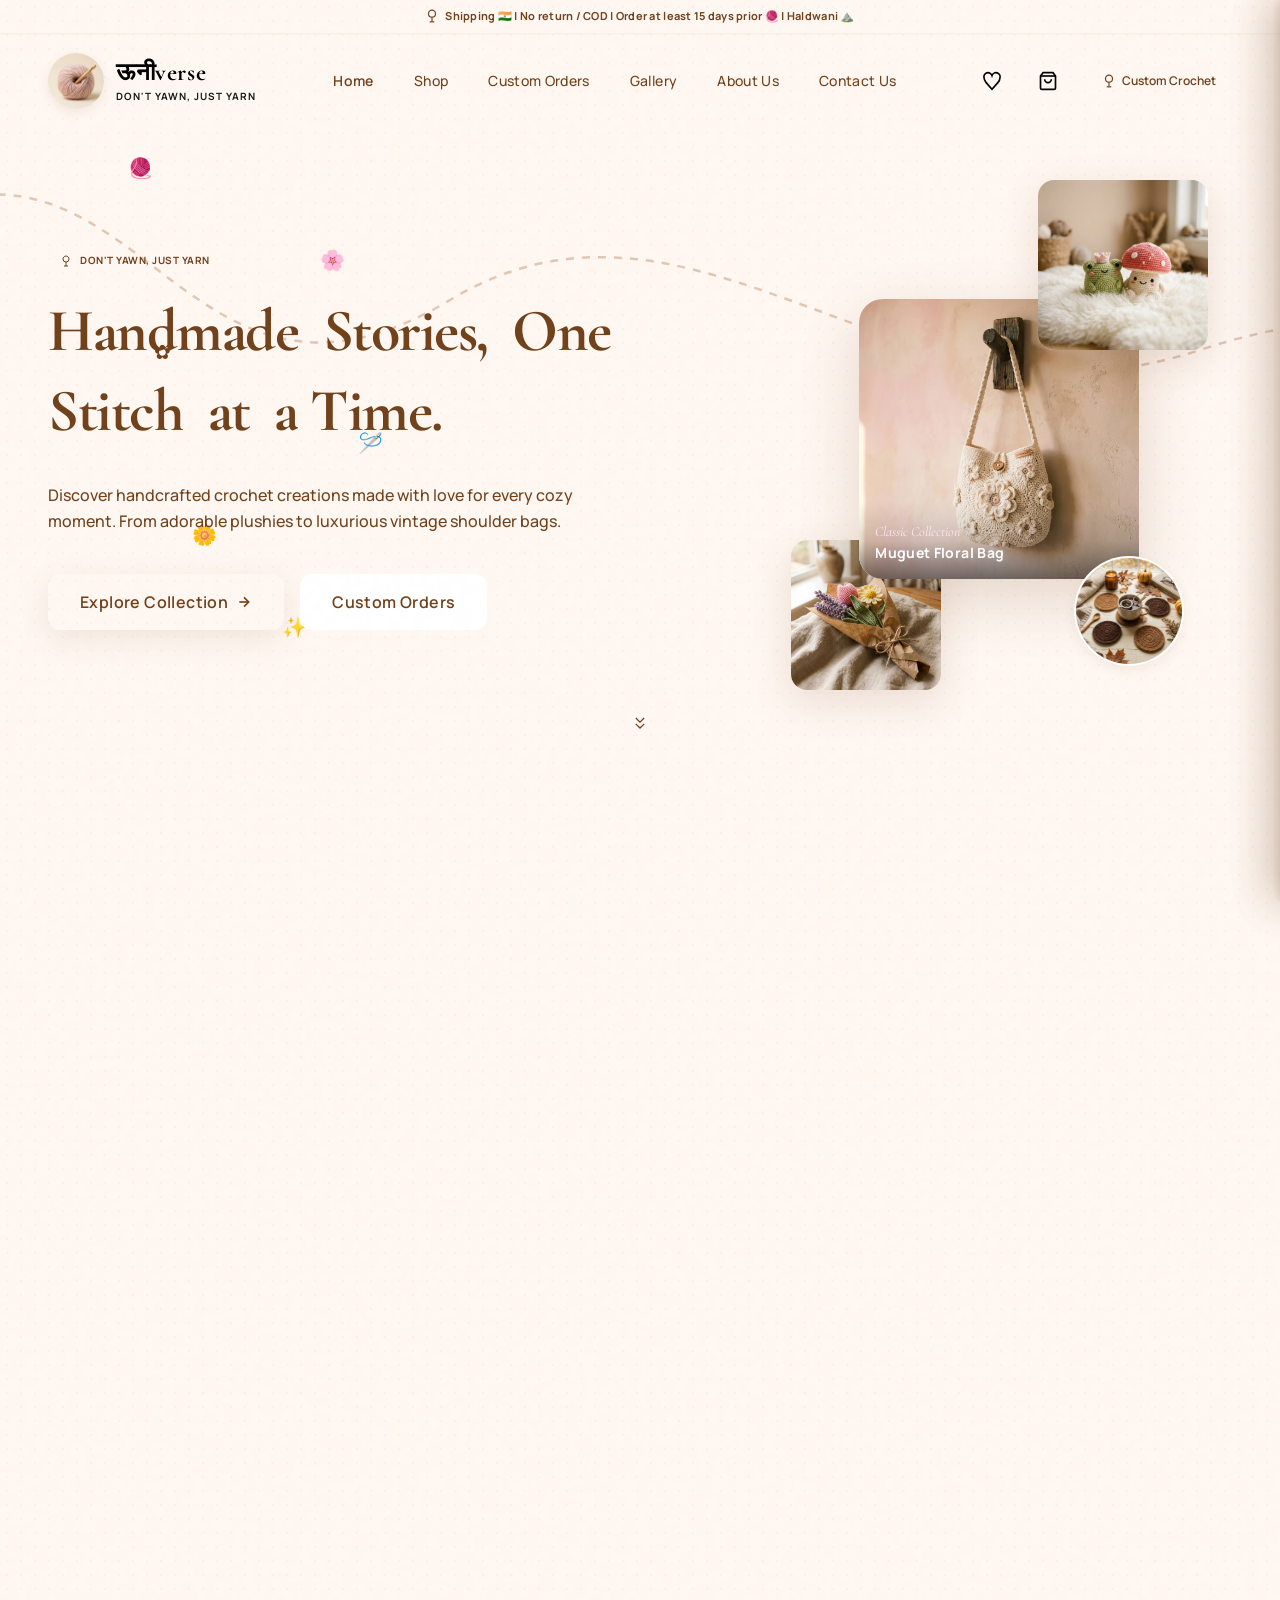
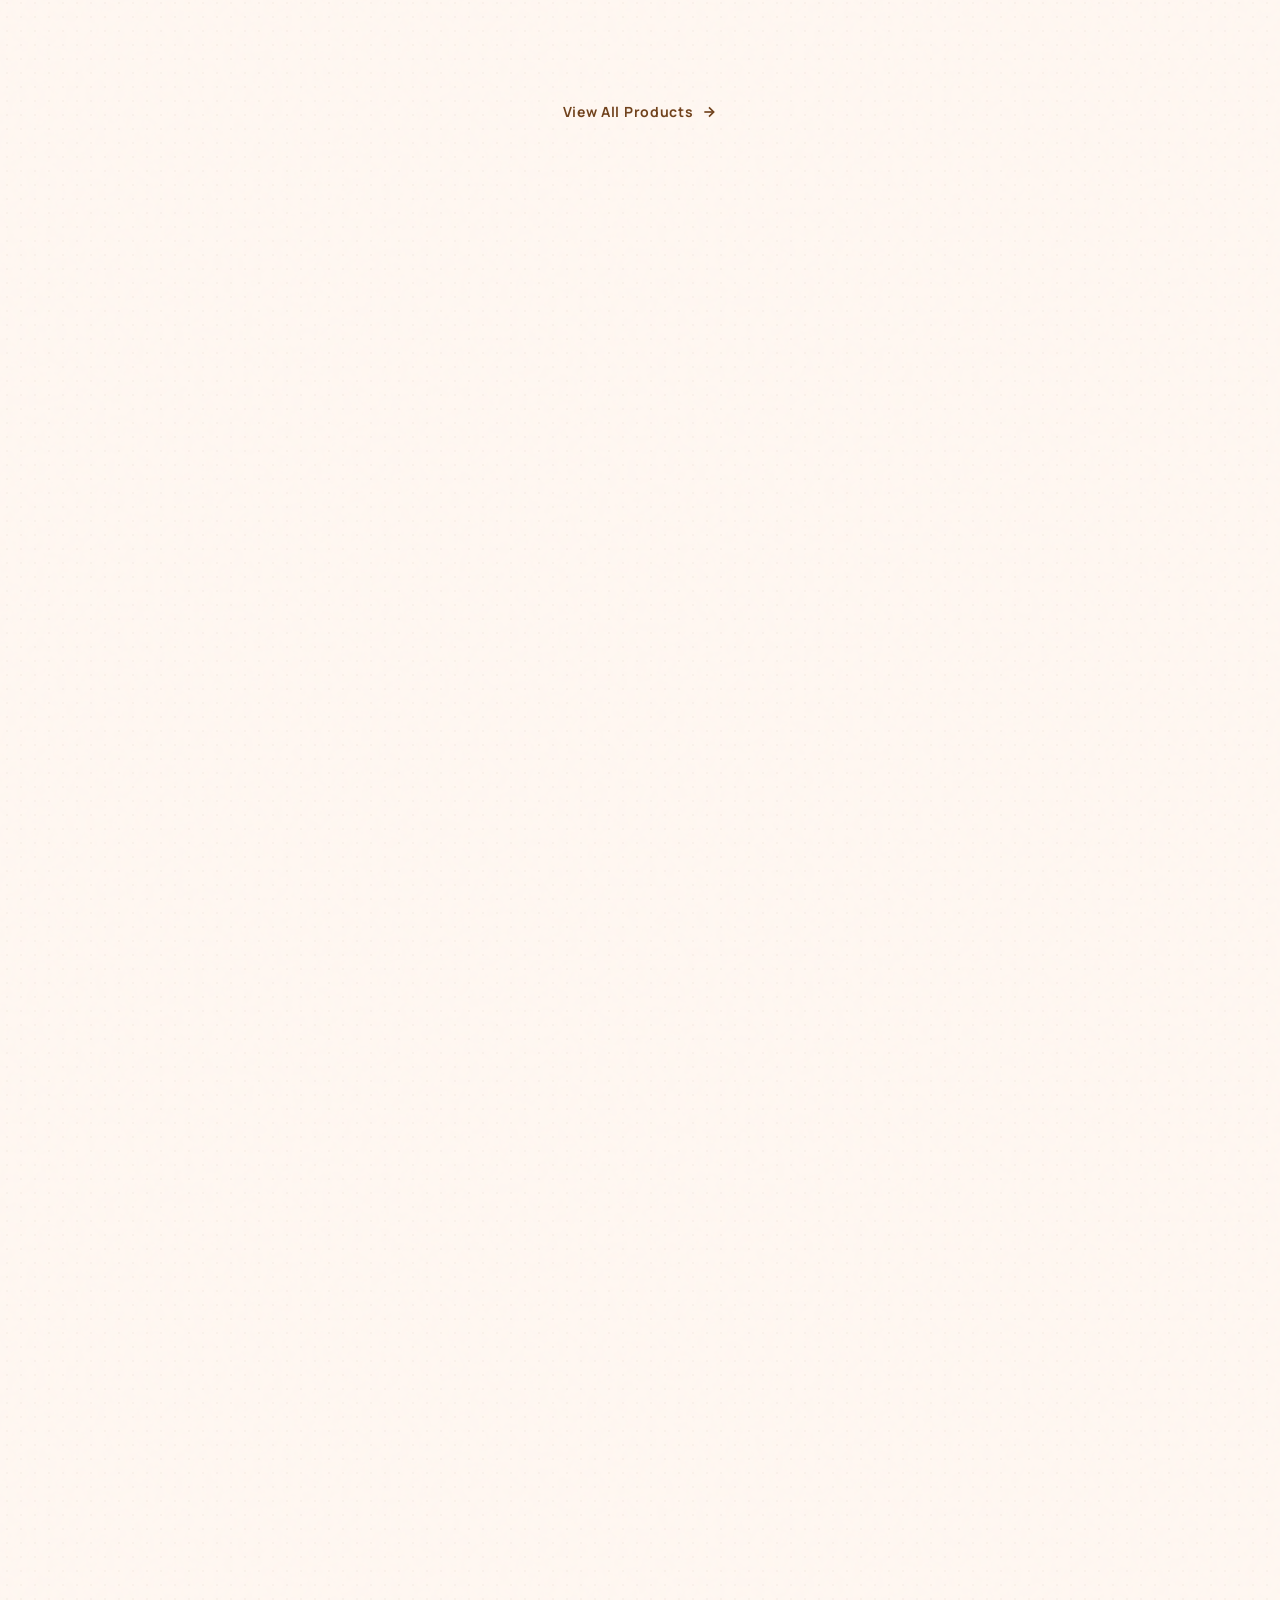
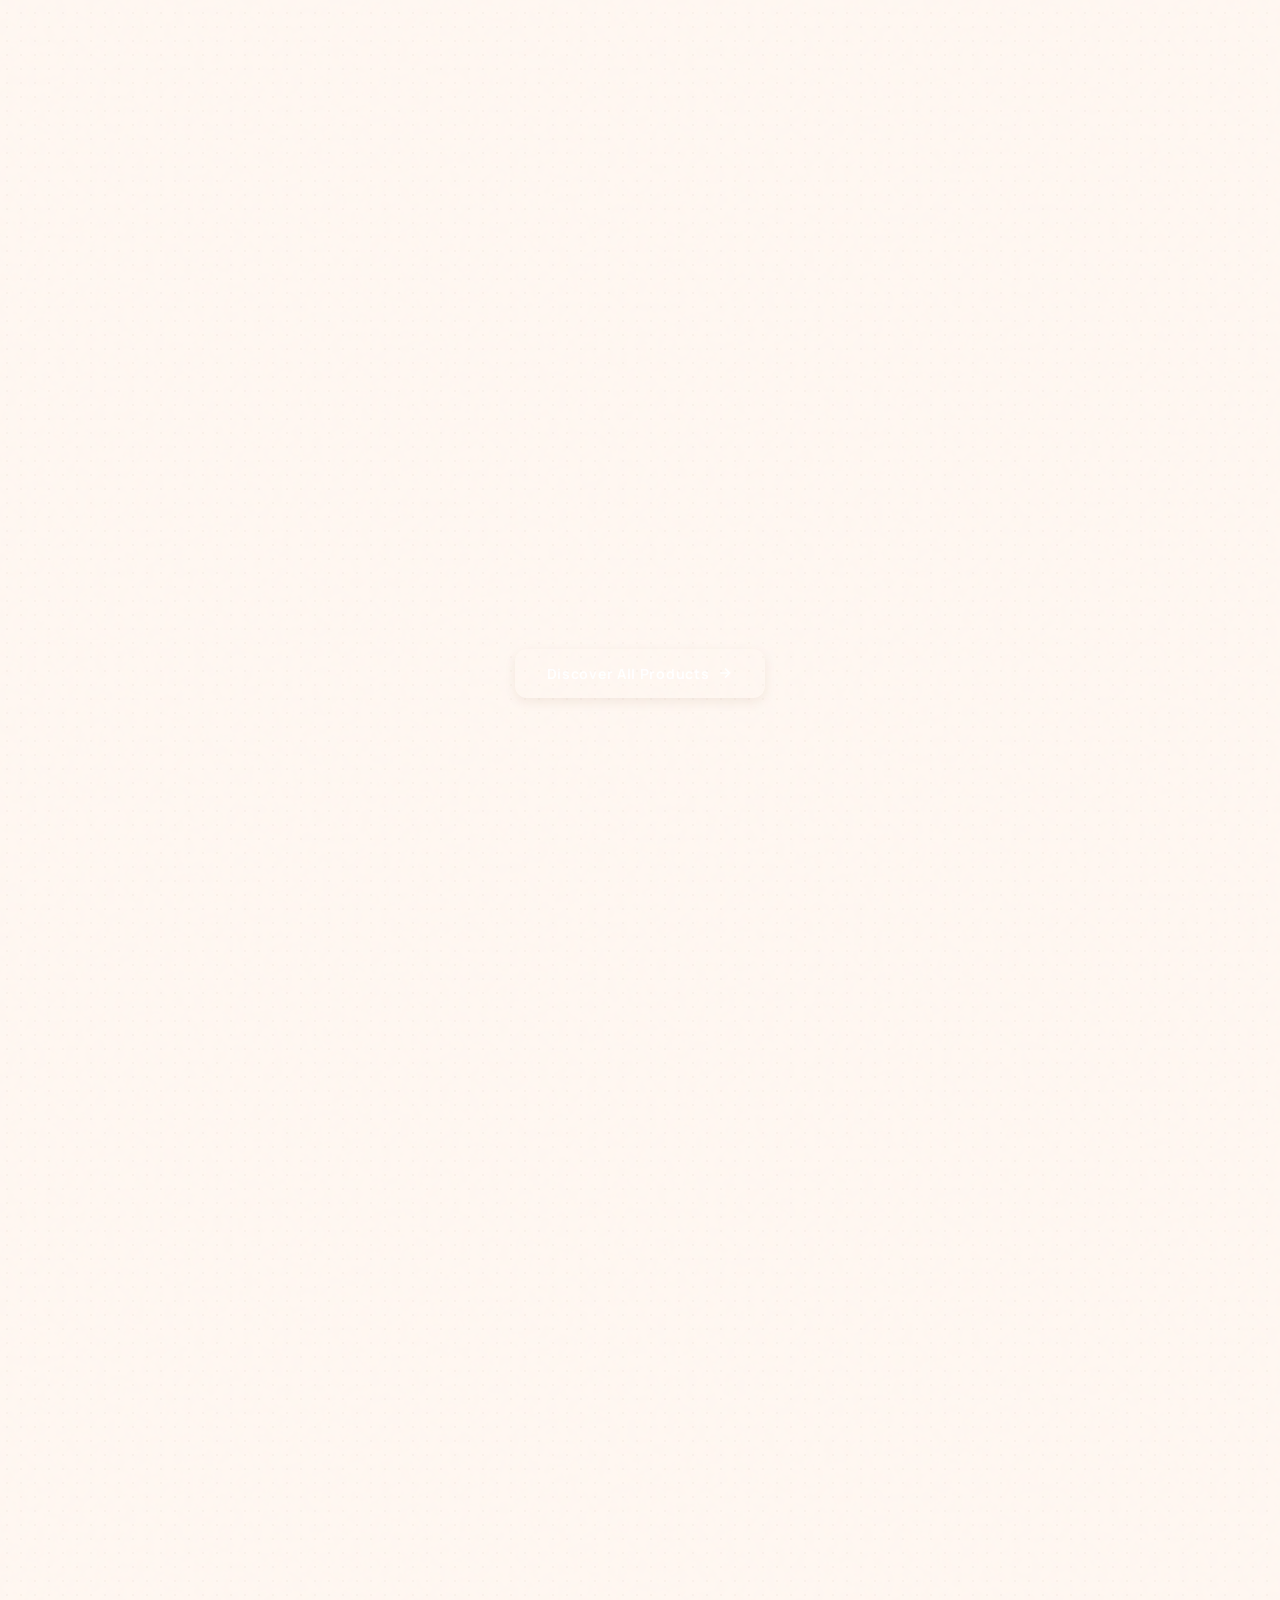
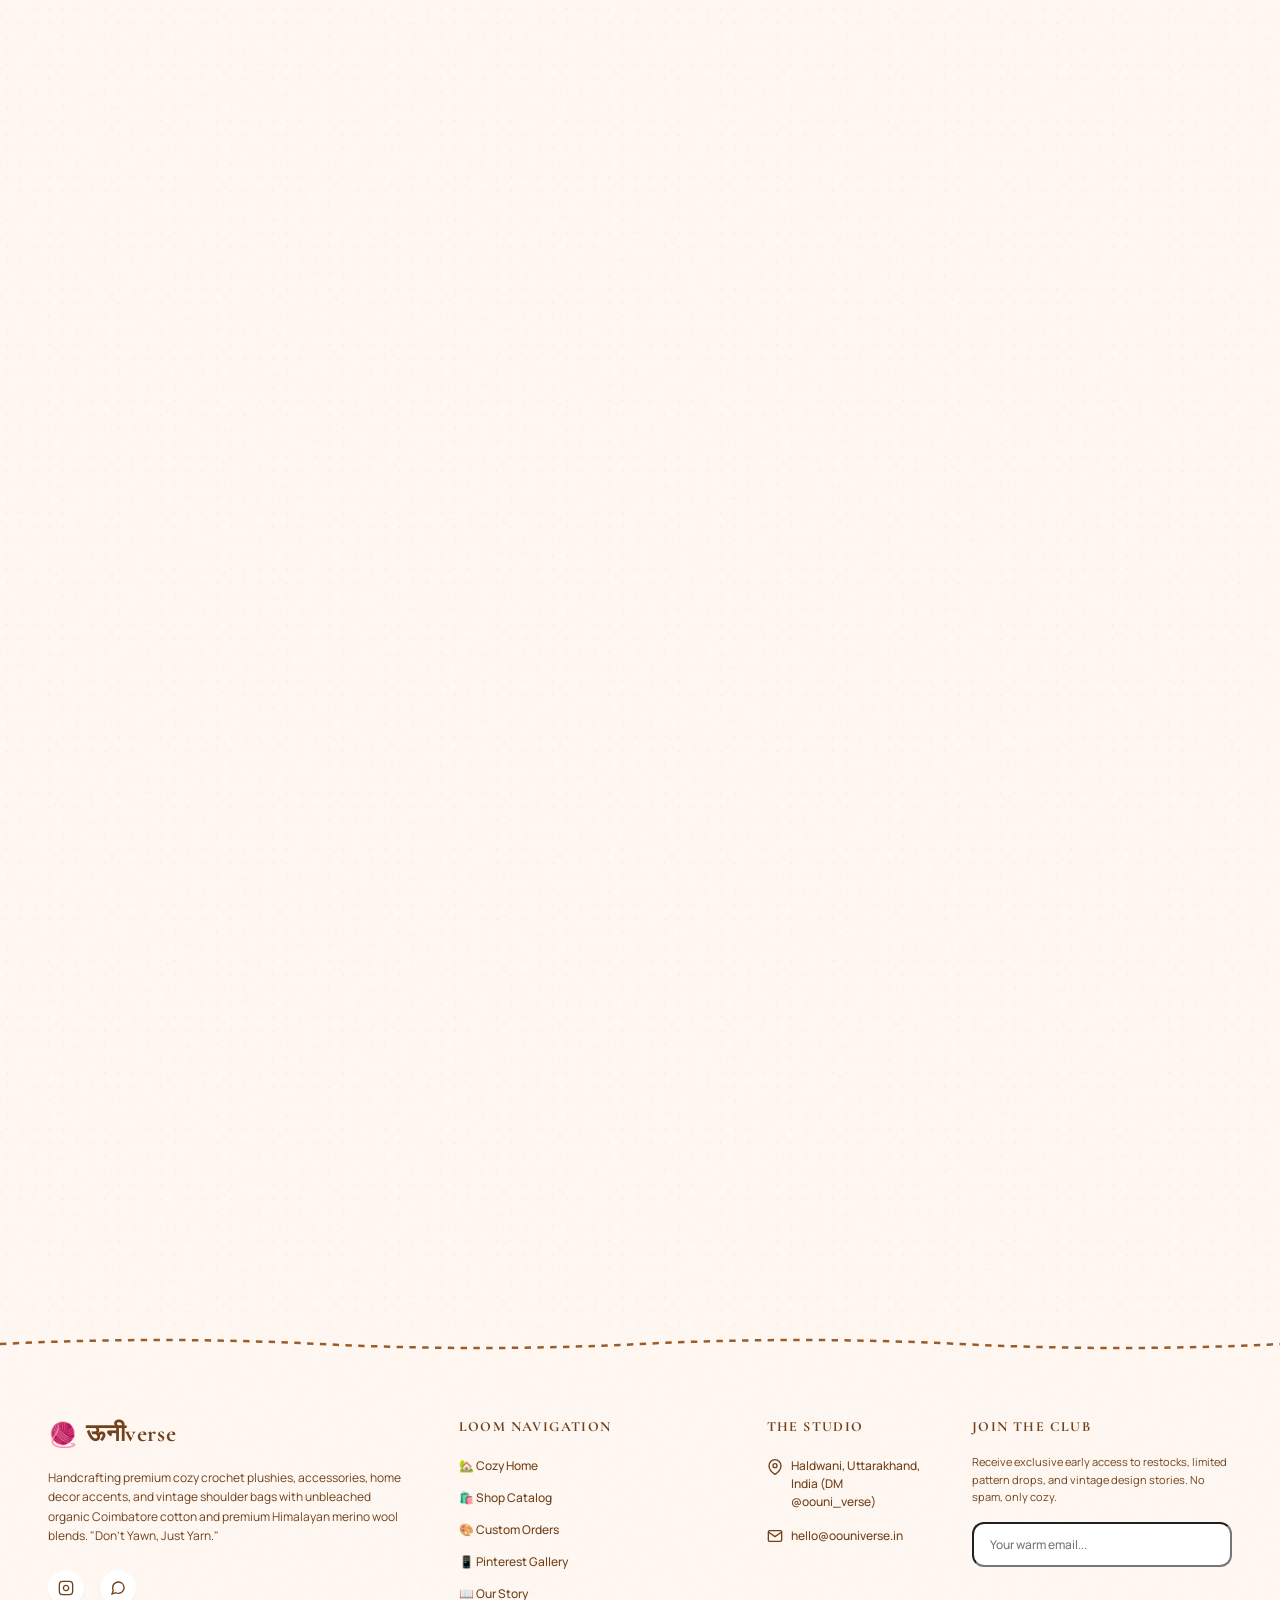
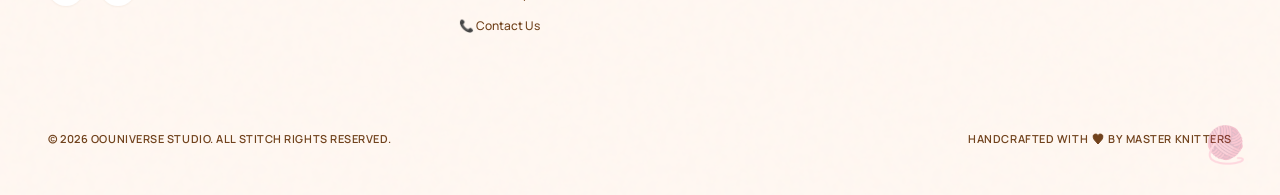
==== index.html @ 33fc76ce "Upload" ====
<!doctype html>
<html lang="en">
<head>
  <meta charset="UTF-8" />
  <meta name="viewport" content="width=device-width, initial-scale=1.0" />
  <title>&#x1F9F6; &#x090A;&#x0928;&#x0940;verse &mdash; Don't Yawn Just Yarn | Premium Handcrafted Crochet</title>
  <meta name="description" content="Premium handcrafted crochet creations. Discover custom plushies, vintage shoulder bags, eternal flower bouquets, and home decor &mdash; all hand-knitted with organic cotton in Haldwani, India." />
  <meta property="og:title" content="&#x1F9F6; &#x090A;&#x0928;&#x0940;verse &mdash; Don't Yawn Just Yarn" />
  <meta property="og:description" content="Premium handcrafted crochet creations made with love." />
  <meta property="og:type" content="website" />
  <meta name="twitter:card" content="summary_large_image" />
  <meta property="og:image" content="https://oouniverse.com/assets/images/crochet_yarn_logo_1783009375471.jpg" />
  <meta property="og:image:width" content="1200" />
  <meta property="og:image:height" content="630" />
  <meta property="og:url" content="https://oouniverse.com/" />
  <link rel="canonical" href="https://oouniverse.com/" />

  <link rel="preconnect" href="https://fonts.googleapis.com" />
  <link rel="preconnect" href="https://fonts.gstatic.com" crossorigin />
  <link rel="preload" as="style" href="https://fonts.googleapis.com/css2?family=Cormorant+Garamond:ital,wght@0,300;0,400;0,500;0,600;0,700;1,400&family=DM+Sans:wght@400;500;700&family=Manrope:wght@300;400;500;600;700&display=swap" />
  <link href="https://fonts.googleapis.com/css2?family=Cormorant+Garamond:ital,wght@0,300;0,400;0,500;0,600;0,700;1,400&family=DM+Sans:wght@400;500;700&family=Manrope:wght@300;400;500;600;700&display=swap" rel="stylesheet" />

  <link rel="icon" type="image/svg+xml" href="assets/icons/favicon.svg" />
    <link rel="stylesheet" href="css/style.css" />
  <script type="application/ld+json">
  {
    "@context": "https://schema.org",
    "@type": "Organization",
    "name": "\u090a\u0928\u0940verse",
    "url": "https://oouniverse.com",
    "description": "Premium handcrafted crochet creations made with love in Haldwani, India.",
    "foundingDate": "2024",
    "contactPoint": {
      "@type": "ContactPoint",
      "telephone": "+91-9876543210",
      "contactType": "customer service",
      "availableLanguage": ["English", "Hindi"]
    },
    "sameAs": [
      "https://instagram.com/oouniverse",
      "https://facebook.com/oouniverse"
    ]
  }
  </script>
<style>
  /* Navbar link hover glow */
  #navbar a, #navbar button {
    transition: text-shadow 0.3s ease, color 0.3s ease;
  }
  #navbar a:hover, #navbar button:hover {
    text-shadow: 0 0 8px rgba(223,168,180,0.6), 0 0 20px rgba(223,168,180,0.3), 0 0 40px rgba(223,168,180,0.15);
  }
  #navbar a.active {
    text-shadow: 0 0 6px rgba(223,168,180,0.4);
  }

  /* Cart & Wishlist icon glow on hover */
  #cart-btn, #wishlist-btn {
    transition: box-shadow 0.3s ease, transform 0.3s ease, background-color 0.3s ease;
  }
  #cart-btn:hover, #wishlist-btn:hover {
    box-shadow: 0 0 10px rgba(223,168,180,0.5), 0 0 25px rgba(223,168,180,0.3), 0 0 50px rgba(223,168,180,0.15);
    background-color: rgba(244,233,225,0.9);
    transform: scale(1.1);
  }

  /* Badge notification pulse */
  @keyframes badge-pulse {
    0% { transform: scale(1); box-shadow: 0 0 0 0 rgba(223,168,180,0.5); }
    50% { transform: scale(1.15); box-shadow: 0 0 0 6px rgba(223,168,180,0); }
    100% { transform: scale(1); box-shadow: 0 0 0 0 rgba(223,168,180,0); }
  }
  @keyframes badge-glow {
    0%, 100% { box-shadow: 0 0 4px rgba(223,168,180,0.4); }
    50% { box-shadow: 0 0 12px rgba(223,168,180,0.8), 0 0 20px rgba(223,168,180,0.4); }
  }
  #cart-btn .absolute.-top-1, #wishlist-btn .absolute.-top-1 {
    animation: badge-glow 2s ease-in-out infinite;
  }
  #cart-btn .absolute.-top-1.badge-pop, #wishlist-btn .absolute.-top-1.badge-pop {
    animation: badge-pulse 0.5s cubic-bezier(0.34,1.56,0.64,1), badge-glow 2s ease-in-out infinite 0.5s;
  }
</style>
</head>
<body class="preloader-active">
<a href="#main-content" class="skip-link sr-only focus:not-sr-only focus:absolute focus:top-4 focus:left-4 focus:z-50 focus:px-4 focus:py-2 focus:bg-[#70411B] focus:text-white focus:rounded-xl focus:outline-none">Skip to main content</a>

<!-- Custom Cursor -->
<div id="custom-cursor" style="position:fixed;left:0;top:0;right:0;bottom:0;pointer-events:none;z-index:2147483647;overflow:visible;">
  <div id="cursor-ring" style="position:absolute;width:20px;height:20px;border-radius:50%;background:#DFA8B4;border:1px solid rgba(112,65,27,0.2);box-shadow:0 1px 3px rgba(0,0,0,0.1);display:flex;align-items:center;justify-content:center;left:0;top:0;transform:translate(-50%,-50%);opacity:0;z-index:3">
    <div style="position:absolute;inset:2px;border:1px dashed rgba(112,65,27,0.25);border-radius:50%;animation:spin 8s linear infinite"></div>
  </div>
  <div id="cursor-dot" style="position:absolute;width:8px;height:8px;border-radius:50%;background:#9A5B2A;left:0;top:0;transform:translate(-50%,-50%);opacity:0;z-index:2"></div>
  <div id="cursor-hover-ring" style="position:absolute;width:20px;height:20px;border-radius:50%;border:2px solid rgba(223,168,180,0.4);pointer-events:none;left:0;top:0;transform:translate(-50%,-50%) scale(1);opacity:0;transition:transform 0.4s cubic-bezier(0.34,1.56,0.64,1),opacity 0.3s;z-index:1"></div>
</div>

<div id="root">

<div class="relative min-h-screen bg-[#FFF7F1] font-sans antialiased">
  <div class="bg-noise absolute inset-0 pointer-events-none"></div>

  <!-- Preloader -->
  <div id="preloader">
    <div class="absolute inset-0 opacity-[0.03] pointer-events-none bg-[radial-gradient(#70411B_1.5px,transparent_1.5px)] [background-size:16px_16px]"></div>
    <div class="relative flex flex-col items-center max-w-md px-6 text-center">
      <div class="relative w-80 h-48 flex items-center justify-center mb-6">
        <!-- Crochet Hook 1 (top) -->
        <svg class="absolute w-52 h-16 origin-right animate-needle-1" style="top: 8px; left: 10px;" viewBox="0 0 210 40" fill="none">
          <rect x="0" y="14" width="160" height="5" rx="2.5" fill="#8B5E3C"/>
          <rect x="0" y="13" width="160" height="2" rx="1" fill="#A0724B" opacity="0.5"/>
          <rect x="140" y="12" width="30" height="9" rx="4" fill="#6B4226"/>
          <rect x="140" y="11" width="30" height="3" rx="1.5" fill="#8B5E3C" opacity="0.6"/>
          <path d="M 168 16 Q 178 6 185 10 Q 190 14 183 18 Q 178 22 170 19" fill="#D4A574" stroke="#8B5E3C" stroke-width="1.5"/>
          <circle cx="183" cy="12" r="2" fill="#FFF7F1" opacity="0.6"/>
        </svg>
        <!-- Crochet Hook 2 (bottom, angled) -->
        <svg class="absolute w-52 h-16 origin-right animate-needle-2" style="bottom: 12px; left: 20px;" viewBox="0 0 210 40" fill="none">
          <rect x="0" y="14" width="155" height="5" rx="2.5" fill="#9A6B42"/>
          <rect x="0" y="13" width="155" height="2" rx="1" fill="#B08050" opacity="0.5"/>
          <rect x="135" y="12" width="30" height="9" rx="4" fill="#7A4E2E"/>
          <rect x="135" y="11" width="30" height="3" rx="1.5" fill="#9A6B42" opacity="0.6"/>
          <path d="M 163 16 Q 173 6 180 10 Q 185 14 178 18 Q 173 22 165 19" fill="#D4A574" stroke="#9A6B42" stroke-width="1.5"/>
          <circle cx="178" cy="12" r="2" fill="#FFF7F1" opacity="0.6"/>
        </svg>
        <!-- Yarn Ball -->
        <div class="absolute w-24 h-24 rounded-full animate-yarn-roll" style="background: radial-gradient(circle at 35% 35%, #F0C4D0, #DFA8B4 40%, #C48A9A 80%, #A86E7E); box-shadow: 0 6px 20px rgba(168,110,126,0.35), inset 0 -4px 12px rgba(0,0,0,0.08);">
          <svg class="absolute inset-0 w-full h-full" viewBox="0 0 96 96">
            <ellipse cx="48" cy="48" rx="38" ry="40" fill="none" stroke="#FFF7F1" stroke-width="1.2" opacity="0.35" transform="rotate(-20 48 48)"/>
            <ellipse cx="48" cy="48" rx="30" ry="36" fill="none" stroke="#FFF7F1" stroke-width="1" opacity="0.25" transform="rotate(15 48 48)"/>
            <ellipse cx="48" cy="48" rx="22" ry="30" fill="none" stroke="#FFF7F1" stroke-width="0.8" opacity="0.2" transform="rotate(-35 48 48)"/>
            <ellipse cx="48" cy="48" rx="14" ry="22" fill="none" stroke="#FFF7F1" stroke-width="0.8" opacity="0.15" transform="rotate(40 48 48)"/>
            <circle cx="48" cy="48" r="5" fill="#FFF7F1" opacity="0.4"/>
            <path d="M 48 8 Q 70 20 72 48 Q 70 76 48 88" fill="none" stroke="#B07080" stroke-width="0.8" opacity="0.3"/>
            <path d="M 48 8 Q 26 20 24 48 Q 26 76 48 88" fill="none" stroke="#B07080" stroke-width="0.8" opacity="0.3"/>
          </svg>
        </div>
        <!-- Thread from yarn to hook -->
        <svg class="absolute w-full h-full pointer-events-none" viewBox="0 0 240 120">
          <path class="thread-path" d="M 20 60 C 40 40, 60 40, 80 60 C 100 80, 120 80, 140 60 C 160 40, 180 40, 200 60" fill="none" stroke="#9A5B2A" stroke-width="3" stroke-linecap="round" stroke-dasharray="300"/>
        </svg>
      </div>
      <div>
        <p class="font-serif text-4xl tracking-wide text-[#70411B] flex items-center justify-center gap-1.5 font-semibold"><span>&#x1F9F6;</span> &#x090A;&#x0928;&#x0940;verse</p>
        <p class="font-sans text-xs tracking-widest text-[#9A5B2A] uppercase mt-2 select-none">"Don't Yawn, Just Yarn"</p>
      </div>
      <div class="w-56 h-1 bg-[#F4E9E1] rounded-full mt-8 overflow-hidden relative border border-[#70411B]/5">
        <div class="h-full bg-gradient-to-r from-[#DFA8B4] to-[#9A5B2A] rounded-full" style="width:0%"></div>
      </div>
      <span class="font-serif italic text-[#70411B]/60 text-sm mt-3 font-medium" aria-hidden="true">Spinning cozy fibers... 0%</span>
    </div>
  </div>

  <!-- Main Content -->
  <div class="flex flex-col min-h-screen">

    <!-- Navbar -->
    <nav id="navbar" class="fixed top-0 left-0 right-0 z-40 transition-all duration-500 ease-in-out bg-transparent">
      <div class="bg-[#70411B] text-[#FFF7F1] text-[10px] md:text-[11px] font-sans font-bold py-2 px-4 text-center tracking-wide border-b border-[#FFF7F1]/10 flex items-center justify-center gap-1.5 shadow-sm relative z-50">
        <svg class="w-3.5 h-3.5 text-[#DFA8B4] shrink-0 animate-pulse" viewBox="0 0 24 24" fill="none" stroke="currentColor" stroke-width="2"><path d="M18 8a6 6 0 0 1-6 6 6 6 0 0 1-6-6c0-3.3 2.7-6 6-6s6 2.7 6 6Z"/><path d="M12 14v8"/><path d="M8 22h8"/></svg>
        <span>Shipping 🇮🇳 | No return / COD | Order at least 15 days prior 🧶 | Haldwani ⛰️</span>
      </div>
      <div class="max-w-7xl mx-auto px-6 md:px-12 flex items-center justify-between transition-all duration-500 py-5">
        <button id="nav-logo" class="flex items-center gap-3 group cursor-pointer focus:outline-none">
          <div class="relative w-12 h-12 md:w-14 md:h-14 rounded-full overflow-hidden bg-[#EAAFB9]/20 border-2 border-[#70411B]/20 flex items-center justify-center shrink-0 shadow-md">
            <picture><source srcset="assets/images/crochet_yarn_logo_1783009375471.webp" type="image/webp"><img  src="assets/images/crochet_yarn_logo_1783009375471.jpg" alt="&#x090A;&#x0928;&#x0940;verse Logo" class="w-full h-full object-cover transition-transform duration-500 group-hover:scale-110" referrerpolicy="no-referrer"  width="1024" height="1024" loading="eager"/></picture>
            <div id="navbar-logo-fallback" class="hidden absolute inset-0 items-center justify-center bg-[#F4E9E1]"><span class="text-2xl">🧶</span></div>
          </div>
          <div class="flex flex-col items-start leading-none">
            <span class="font-serif text-xl md:text-2xl font-bold tracking-wide text-[#70411B] group-hover:text-[#9A5B2A] transition-colors duration-300">&#x090A;&#x0928;&#x0940;verse</span>
            <span class="text-[10px] font-sans tracking-widest text-[#9A5B2A] uppercase font-bold mt-1.5 opacity-90">Don't Yawn, Just Yarn</span>
          </div>
        </button>
        <div class="hidden lg:flex items-center gap-8 xl:gap-10">
          <a href="index.html" class="relative font-sans text-sm tracking-wide font-medium py-1 cursor-pointer transition-all duration-300 text-[#70411B] font-semibold">Home<span class="absolute bottom-0 left-0 right-0 h-[2px] bg-[#9A5B2A] rounded-full"></span></a>
          <a href="shop.html" class="relative font-sans text-sm tracking-wide font-medium py-1 cursor-pointer transition-all duration-300 text-[#70411B]/70 hover:text-[#70411B]">Shop</a>
          <a href="custom.html" class="relative font-sans text-sm tracking-wide font-medium py-1 cursor-pointer transition-all duration-300 text-[#70411B]/70 hover:text-[#70411B]">Custom Orders</a>
          <a href="gallery.html" class="relative font-sans text-sm tracking-wide font-medium py-1 cursor-pointer transition-all duration-300 text-[#70411B]/70 hover:text-[#70411B]">Gallery</a>
          <a href="about.html" class="relative font-sans text-sm tracking-wide font-medium py-1 cursor-pointer transition-all duration-300 text-[#70411B]/70 hover:text-[#70411B]">About Us</a>
          <a href="contact.html" class="relative font-sans text-sm tracking-wide font-medium py-1 cursor-pointer transition-all duration-300 text-[#70411B]/70 hover:text-[#70411B]">Contact Us</a>
        </div>
        <div class="flex items-center gap-3.5 md:gap-5">
          <button id="wishlist-btn" class="relative p-2 rounded-full hover:bg-[#F4E9E1] text-[#70411B] hover:text-[#9A5B2A] transition-all duration-300 cursor-pointer" title="View Wishlist"> <span class="absolute -top-1 -right-1 min-w-[16px] h-4 bg-[#DFA8B4] text-white text-[9px] font-bold rounded-full flex items-center justify-center px-1" style="display: none;">0</span> <svg aria-hidden="true" class="w-5 h-5" viewBox="0 0 24 24" fill="none" stroke="currentColor" stroke-width="2"><path d="M19 14c1.5-1.5 2.5-3.5 2.5-5.5A4.5 4.5 0 0 0 12 5.5 4.5 4.5 0 0 0 2.5 8.5c0 2 1 3.5 2.5 5.5L12 22l7-8Z"/></svg>
          </button>
          <button id="cart-btn" class="relative p-2 rounded-full hover:bg-[#F4E9E1] text-[#70411B] hover:text-[#9A5B2A] transition-all duration-300 cursor-pointer" title="Open Shopping Cart"> <span class="absolute -top-1 -right-1 min-w-[16px] h-4 bg-[#DFA8B4] text-white text-[9px] font-bold rounded-full flex items-center justify-center px-1" style="display: none;">0</span> <svg aria-hidden="true" class="w-5 h-5" viewBox="0 0 24 24" fill="none" stroke="currentColor" stroke-width="2"><path d="M6 2 3 6v14a2 2 0 0 0 2 2h14a2 2 0 0 0 2-2V6l-3-4Z"/><path d="M3 6h18"/><path d="M16 10a4 4 0 0 1-8 0"/></svg>
          </button>
          <a href="custom.html" class="hidden md:flex items-center gap-1.5 px-4 py-2 text-xs font-semibold bg-[#FFF7F1] border border-[#70411B]/15 text-[#70411B] rounded-full hover:bg-[#9A5B2A]/20 transition-all duration-300 cursor-pointer">
            <svg class="w-3.5 h-3.5 text-[#DFA8B4]" viewBox="0 0 24 24" fill="none" stroke="currentColor" stroke-width="2"><path d="M18 8a6 6 0 0 1-6 6 6 6 0 0 1-6-6c0-3.3 2.7-6 6-6s6 2.7 6 6Z"/><path d="M12 14v8"/><path d="M8 22h8"/></svg>
            <span>Custom Crochet</span>
          </a>
          <button id="mobile-menu-toggle" class="lg:hidden p-2 text-[#70411B] hover:bg-[#F4E9E1] rounded-full transition-colors cursor-pointer" aria-label="Toggle menu"> <svg aria-hidden="true" class="w-5.5 h-5.5" viewBox="0 0 24 24" fill="none" stroke="currentColor" stroke-width="2"><path d="M4 6h16"/><path d="M4 12h16"/><path d="M4 18h16"/></svg>
          </button>
        </div>
      </div>
    </nav>

    <!-- Mobile Menu Overlay -->
    <div id="mobile-menu" class="fixed inset-0 bg-[#FFF7F1] pt-28 px-8 flex flex-col justify-between pb-12 lg:hidden">
      <div class="absolute inset-0 opacity-[0.02] pointer-events-none bg-[radial-gradient(#70411B_1.5px,transparent_1.5px)] [background-size:16px_16px]"></div>
      <div class="flex flex-col gap-6">
        <a href="index.html" class="text-left font-serif text-3xl font-semibold tracking-wide text-[#9A5B2A]">Home</a>
        <a href="shop.html" class="text-left font-serif text-3xl font-semibold tracking-wide text-[#70411B]/70">Shop</a>
        <a href="custom.html" class="text-left font-serif text-3xl font-semibold tracking-wide text-[#70411B]/70">Custom Orders</a>
        <a href="gallery.html" class="text-left font-serif text-3xl font-semibold tracking-wide text-[#70411B]/70">Gallery</a>
        <a href="about.html" class="text-left font-serif text-3xl font-semibold tracking-wide text-[#70411B]/70">About Us</a>
        <a href="contact.html" class="text-left font-serif text-3xl font-semibold tracking-wide text-[#70411B]/70">Contact Us</a>
      </div>
      <div class="border-t border-[#70411B]/10 pt-8 flex flex-col gap-4">
        <a href="custom.html" class="w-full py-3 bg-[#9A5B2A] hover:bg-[#9A5B2A]/90 text-white font-semibold rounded-xl flex items-center justify-center gap-2">
          <svg class="w-4 h-4" viewBox="0 0 24 24" fill="none" stroke="currentColor" stroke-width="2"><path d="M18 8a6 6 0 0 1-6 6 6 6 0 0 1-6-6c0-3.3 2.7-6 6-6s6 2.7 6 6Z"/><path d="M12 14v8"/><path d="M8 22h8"/></svg>
          <span>Knit a Custom Design</span>
        </a>
        <p class="text-center text-xs text-[#70411B]/50 font-sans tracking-wide">🌸 Handmade Stories, One Stitch at a Time</p>
      </div>
    </div>
    <main class="flex-grow" id="main-content">
    <div class="bg-knitted-texture">
      <!-- Hero Section -->
      <section class="relative min-h-[90vh] md:min-h-[85vh] flex items-center justify-center overflow-hidden bg-gradient-to-b from-[#F7D8DE] via-[#FFF7F1] to-[#FFF7F1]" id="hero">
        <div class="absolute inset-0 opacity-[0.03] pointer-events-none bg-[radial-gradient(#70411B_1.5px,transparent_1.5px)] [background-size:16px_16px]"></div>
        <div class="absolute bottom-8 left-1/2 -translate-x-1/2 z-10 flex flex-col items-center gap-2">
          <svg class="w-5 h-5 text-[#9A5B2A]" viewBox="0 0 24 24" fill="none" stroke="currentColor" stroke-width="1.5"><path d="M7 13l5 5 5-5"/><path d="M7 6l5 5 5-5"/></svg>
        </div>

        <!-- Floating Particles -->
        <div class="absolute inset-0 pointer-events-none">
          <div class="absolute text-xl select-none" style="top:20%;left:10%;">&#x1F9F6;</div>
          <div class="absolute text-xl select-none -delay-1" style="top:32%;left:25%;">&#x1F338;</div>
          <div class="absolute text-xl select-none -delay-2" style="top:44%;left:12%;">&#x273F;</div>
          <div class="absolute text-xl select-none" style="top:56%;left:28%;">&#x1FAA1;</div>
          <div class="absolute text-xl select-none -delay-1" style="top:68%;left:15%;">&#x1F33C;</div>
          <div class="absolute text-xl select-none -delay-2" style="top:80%;left:22%;">&#x2728;</div>
        </div>

        <!-- SVG Thread -->
        <svg class="absolute inset-0 w-full h-full pointer-events-none z-10 opacity-30">
          <path d="M -50,200 C 150,150 200,450 450,300 C 700,150 900,450 1200,350 C 1500,250 1600,450 1800,400" fill="none" stroke="#9A5B2A" stroke-width="2.5" stroke-dasharray="8 8" class="animate-thread-dash"></path>
        </svg>

        <div class="max-w-7xl mx-auto px-6 md:px-12 w-full relative z-20 pt-24 md:pt-28">
          <div class="grid grid-cols-1 lg:grid-cols-12 gap-12 items-center">
            <div class="lg:col-span-7 flex flex-col items-start text-left">
              <div class="inline-flex items-center gap-2 px-3 py-1.5 bg-[#9A5B2A]/20 border border-[#DFA8B4]/40 rounded-full text-[10px] font-sans font-bold tracking-wider text-[#9A5B2A] uppercase mb-6">
                <svg class="w-3 h-3 text-[#9A5B2A] animate-pulse" viewBox="0 0 24 24" fill="none" stroke="currentColor" stroke-width="2"><path d="M18 8a6 6 0 0 1-6 6 6 6 0 0 1-6-6c0-3.3 2.7-6 6-6s6 2.7 6 6Z"/><path d="M12 14v8"/><path d="M8 22h8"/></svg>
                <span>Don't Yawn, Just Yarn</span>
              </div>
              <h1 class="font-serif text-4xl sm:text-5xl md:text-6xl font-bold text-[#70411B] tracking-tight leading-[1.1] mb-6">
                <span class="inline-block mr-3 overflow-hidden"><span class="inline-block">Handmade</span></span>
                <span class="inline-block mr-3 overflow-hidden"><span class="inline-block">Stories,</span></span>
                <span class="inline-block mr-3 overflow-hidden"><span class="inline-block">One</span></span>
                <span class="inline-block mr-3 overflow-hidden"><span class="inline-block">Stitch</span></span>
                <span class="inline-block mr-3 overflow-hidden"><span class="inline-block">at</span></span>
                <span class="inline-block overflow-hidden"><span class="inline-block">a</span></span>
                <span class="inline-block overflow-hidden"><span class="inline-block">Time.</span></span>
              </h1>
              <p class="font-sans text-sm sm:text-base text-[#70411B]/80 leading-relaxed max-w-xl mb-10 font-medium">
                Discover handcrafted crochet creations made with love for every cozy moment. From adorable plushies to luxurious vintage shoulder bags.
              </p>
              <div class="flex flex-col sm:flex-row items-stretch sm:items-center gap-4 w-full sm:w-auto">
                <a href="shop.html" class="px-8 py-4 bg-[#70411B] hover:bg-[#9A5B2A] text-[#FFF7F1] font-sans font-semibold tracking-wide rounded-xl shadow-lg hover:shadow-xl hover:translate-y-[-2px] transition-all duration-300 flex items-center justify-center gap-2 group">
                  <span>Explore Collection</span>
                  <svg class="w-4 h-4 group-hover:translate-x-1.5 transition-transform duration-300" viewBox="0 0 24 24" fill="none" stroke="currentColor" stroke-width="2.5"><path d="M5 12h14"/><path d="m12 5 7 7-7 7"/></svg>
                </a>
                <a href="custom.html" class="px-8 py-4 bg-white border-2 border-[#70411B]/15 hover:border-[#70411B] text-[#70411B] font-sans font-semibold tracking-wide rounded-xl hover:bg-[#F4E9E1]/40 transition-all duration-300 flex items-center justify-center gap-2">
                  <span>Custom Orders</span>
                </a>
              </div>
            </div>

            <!-- Floating Showcase Cards -->
            <div class="lg:col-span-5 relative w-full h-[400px] sm:h-[480px] lg:h-[550px] flex items-center justify-center">
              <!-- Spinning Needles -->
              <div class="absolute inset-0 flex items-center justify-center pointer-events-none opacity-40 z-0">
                <div class="w-1.5 h-72 bg-[#70411B]/20 rounded-full origin-bottom animate-needle-1-hero" style="rotate:-35deg"></div>
                <div class="w-1.5 h-72 bg-[#70411B]/15 rounded-full origin-bottom animate-needle-2-hero" style="rotate:35deg"></div>
              </div>

              <!-- Floating Blobs -->
              <div class="absolute w-80 h-80 rounded-full bg-[#FFF7F1] opacity-60 blur-3xl" style="top:10%;left:5%"></div>
              <div class="absolute w-96 h-96 rounded-full bg-[#9A5B2A]/30 opacity-40 blur-3xl" style="bottom:15%;right:5%"></div>

              <!-- Main Hero Card (Muguet Floral Bag) -->
              <div class="absolute w-[240px] h-[240px] sm:w-[280px] sm:h-[280px] rounded-3xl overflow-hidden shadow-2xl border-4 border-white bg-white z-20">
                <picture><source srcset="assets/images/crochet_bags_hero_1783006461148.webp" type="image/webp"><img src="assets/images/crochet_bags_hero_1783006461148.jpg" alt="Handcrafted crochet shoulder bag featuring daisy floral appliques" class="w-full h-full object-cover select-none" referrerpolicy="no-referrer" width="1024" height="1024" loading="lazy"/></picture>
                <div class="absolute bottom-0 inset-x-0 bg-gradient-to-t from-black/50 via-black/10 to-transparent p-4 text-white">
                  <span class="font-serif italic text-sm text-pink-100">Classic Collection</span>
                  <p class="font-sans font-bold text-sm tracking-wide">Muguet Floral Bag</p>
                </div>
              </div>

              <!-- Secondary Card (Plushies) -->
              <div class="absolute w-[140px] h-[140px] sm:w-[170px] sm:h-[170px] rounded-2xl overflow-hidden shadow-xl border-4 border-[#FFF7F1] bg-white z-30 top-4 right-2 sm:right-6">
                <picture><source srcset="assets/images/crochet_plushies_1783006474452.webp" type="image/webp"><img src="assets/images/crochet_plushies_1783006474452.jpg" alt="Matcha Froggy and Mushroom crochet plushie duo" class="w-full h-full object-cover select-none" referrerpolicy="no-referrer" width="1024" height="1024" loading="lazy"/></picture>
              </div>

              <!-- Tertiary Card (Bouquet) -->
              <div class="absolute w-[130px] h-[130px] sm:w-[150px] sm:h-[150px] rounded-2xl overflow-hidden shadow-xl border-4 border-[#FFF7F1] bg-white z-10 bottom-6 left-2 sm:left-6">
                <picture><source srcset="assets/images/crochet_flowers_1783006487670.webp" type="image/webp"><img src="assets/images/crochet_flowers_1783006487670.jpg" alt="Eternal Cottage Core Bouquet handcrafted crochet flowers" class="w-full h-full object-cover select-none" referrerpolicy="no-referrer" width="1024" height="1024" loading="lazy"/></picture>
              </div>

              <!-- Circular Card (Coasters) -->
              <div class="absolute w-[90px] h-[90px] sm:w-[110px] sm:h-[110px] rounded-full overflow-hidden shadow-md border-4 border-[#FFF7F1] bg-white z-30 bottom-12 right-12 flex items-center justify-center p-0.5">
                <picture><source srcset="assets/images/crochet_coasters_1783006500338.webp" type="image/webp"><img src="assets/images/crochet_coasters_1783006500338.jpg" alt="Handcrafted crochet coaster set" class="w-full h-full object-cover rounded-full select-none" referrerpolicy="no-referrer" width="1024" height="1024" loading="lazy"/></picture>
              </div>
            </div>
          </div>
        </div>
      </section>
      <!-- Featured Collection Section -->
      <section class="py-20 md:py-28 relative" id="featured">
        <div class="max-w-7xl mx-auto px-6 md:px-12">
          <div class="flex flex-col items-center text-center mb-14 md:mb-18" data-aos="fade-up">
            <span class="text-[10px] font-sans font-bold tracking-[0.25em] text-[#9A5B2A] uppercase mb-4">Curated with Love</span>
            <h2 class="font-serif text-3xl md:text-4xl lg:text-5xl font-semibold text-[#70411B] leading-tight">Featured Collection</h2>
            <div class="w-16 h-0.5 bg-[#9A5B2A] rounded-full mt-4 mb-5"></div>
            <p class="text-sm text-[#70411B]/65 font-sans max-w-xl font-medium">Our most cherished hand-knitted pieces crafted with premium yarns and timeless techniques.</p>
          </div>
          <div class="grid grid-cols-1 md:grid-cols-2 lg:grid-cols-4 gap-6 lg:gap-8">
            <div class="group bg-white rounded-3xl overflow-hidden shadow-sm hover:shadow-lg transition-all duration-500 border border-[#70411B]/5 relative flex flex-col product-card" data-product-id="p-1" data-aos="fade-up">
              <div class="relative aspect-square overflow-hidden bg-[#F4E9E1]">
                <picture><source srcset="assets/images/crochet_bags_hero_1783006461148.webp" type="image/webp"><img src="assets/images/crochet_bags_hero_1783006461148.jpg" alt="Muguet Floral Crochet Shoulder Bag" class="w-full h-full object-cover transition-transform duration-500 group-hover:scale-110" referrerpolicy="no-referrer" width="1024" height="1024" loading="lazy"/></picture>
                <div class="absolute top-3 left-3 px-2.5 py-1 bg-white/90 text-[10px] font-bold text-[#70411B] rounded-full shadow-sm">Bestseller</div>
                <button class="absolute top-3 right-3 p-2 bg-white/90 rounded-full hover:bg-white shadow-sm transition-all text-[#70411B] hover:text-[#DFA8B4] cursor-pointer add-to-wishlist" data-product-id="p-1"> <svg aria-hidden="true" class="w-4 h-4" viewBox="0 0 24 24" fill="none" stroke="currentColor" stroke-width="2"><path d="M19 14c1.5-1.5 2.5-3.5 2.5-5.5A4.5 4.5 0 0 0 12 5.5 4.5 4.5 0 0 0 2.5 8.5c0 2 1 3.5 2.5 5.5L12 22l7-8Z"/></svg></button>
                <div class="absolute inset-0 bg-black/15 opacity-0 group-hover:opacity-100 transition-opacity duration-400 flex items-center justify-center gap-3">
                  <button class="p-3 bg-[#FFF7F1] hover:bg-[#9A5B2A] hover:text-white text-[#70411B] rounded-full shadow-md hover:scale-110 active:scale-95 transition-all duration-300 cursor-pointer" title="View" data-product-id="p-1">
                    <svg class="w-5 h-5" viewBox="0 0 24 24" fill="none" stroke="currentColor" stroke-width="2"><path d="M1 12s4-8 11-8 11 8 11 8-4 8-11 8-11-8-11-8z"/><circle cx="12" cy="12" r="3"/></svg>
                  </button>
                  <button class="p-3 bg-[#FFF7F1] hover:bg-[#70411B] hover:text-white text-[#70411B] rounded-full shadow-md hover:scale-110 active:scale-95 transition-all duration-300 cursor-pointer add-to-cart" data-product-id="p-1">
                    <svg class="w-5 h-5" viewBox="0 0 24 24" fill="none" stroke="currentColor" stroke-width="2"><path d="M6 2 3 6v14a2 2 0 0 0 2 2h14a2 2 0 0 0 2-2V6l-3-4Z"/><path d="M3 6h18"/><path d="M16 10a4 4 0 0 1-8 0"/></svg>
                  </button>
                </div>
              </div>
              <div class="p-5 flex flex-col items-start flex-grow">
                <span class="text-[10px] font-sans font-bold tracking-[0.15em] text-[#DFA8B4] uppercase mb-1.5">Bags</span>
                <h3 class="font-serif text-lg font-semibold text-[#70411B] mb-1.5">Muguet Floral Crochet Shoulder Bag</h3>
                <p class="text-xs text-[#70411B]/60 font-sans mb-4 leading-relaxed">Hand-knitted vintage bag with delicate daisy embellishments.</p>
                <div class="flex items-center gap-1 mb-4"><span class="text-amber-600 text-xs">★</span><span class="text-amber-600 text-xs">★</span><span class="text-amber-600 text-xs">★</span><span class="text-amber-600 text-xs">★</span><span class="text-amber-600 text-xs">★</span><span class="text-[10px] text-[#70411B]/50 ml-1 font-sans">(42)</span></div>
                <div class="flex items-center justify-between w-full mt-auto pt-3 border-t border-[#70411B]/5">
                  <span class="font-serif text-lg font-bold text-[#70411B]">₹1,850</span>
                  <button class="px-4 py-2 bg-[#9A5B2A] text-white text-[10px] font-bold tracking-wider rounded-xl hover:bg-[#c9899f] hover:shadow-lg hover:shadow-[#DFA8B4]/40 hover:-translate-y-0.5 active:translate-y-0 active:scale-95 transition-all duration-300 cursor-pointer add-to-cart" data-product-id="p-1">Add to Cart</button>
                </div>
              </div>
            </div>
            <div class="group bg-white rounded-3xl overflow-hidden shadow-sm hover:shadow-lg transition-all duration-500 border border-[#70411B]/5 relative flex flex-col product-card -alt" data-product-id="p-2" data-aos="fade-up" data-aos-delay="100">
              <div class="relative aspect-square overflow-hidden bg-[#F4E9E1]">
                <picture><source srcset="assets/images/crochet_plushies_1783006474452.webp" type="image/webp"><img src="assets/images/crochet_plushies_1783006474452.jpg" alt="Matcha Froggy & Cozy Mushroom Plushie Duo" class="w-full h-full object-cover transition-transform duration-500 group-hover:scale-110" referrerpolicy="no-referrer" width="1024" height="1024" loading="lazy"/></picture>
                <div class="absolute top-3 left-3 px-2.5 py-1 bg-white/90 text-[10px] font-bold text-[#70411B] rounded-full shadow-sm">Trending</div>
                <button class="absolute top-3 right-3 p-2 bg-white/90 rounded-full hover:bg-white shadow-sm transition-all text-[#70411B] hover:text-[#DFA8B4] cursor-pointer add-to-wishlist" data-product-id="p-2"> <svg aria-hidden="true" class="w-4 h-4" viewBox="0 0 24 24" fill="none" stroke="currentColor" stroke-width="2"><path d="M19 14c1.5-1.5 2.5-3.5 2.5-5.5A4.5 4.5 0 0 0 12 5.5 4.5 4.5 0 0 0 2.5 8.5c0 2 1 3.5 2.5 5.5L12 22l7-8Z"/></svg></button>
                <div class="absolute inset-0 bg-black/15 opacity-0 group-hover:opacity-100 transition-opacity duration-400 flex items-center justify-center gap-3">
                  <button class="p-3 bg-[#FFF7F1] hover:bg-[#9A5B2A] hover:text-white text-[#70411B] rounded-full shadow-md hover:scale-110 active:scale-95 transition-all duration-300 cursor-pointer" title="View" data-product-id="p-2">
                    <svg class="w-5 h-5" viewBox="0 0 24 24" fill="none" stroke="currentColor" stroke-width="2"><path d="M1 12s4-8 11-8 11 8 11 8-4 8-11 8-11-8-11-8z"/><circle cx="12" cy="12" r="3"/></svg>
                  </button>
                  <button class="p-3 bg-[#FFF7F1] hover:bg-[#70411B] hover:text-white text-[#70411B] rounded-full shadow-md hover:scale-110 active:scale-95 transition-all duration-300 cursor-pointer add-to-cart" data-product-id="p-2">
                    <svg class="w-5 h-5" viewBox="0 0 24 24" fill="none" stroke="currentColor" stroke-width="2"><path d="M6 2 3 6v14a2 2 0 0 0 2 2h14a2 2 0 0 0 2-2V6l-3-4Z"/><path d="M3 6h18"/><path d="M16 10a4 4 0 0 1-8 0"/></svg>
                  </button>
                </div>
              </div>
              <div class="p-5 flex flex-col items-start flex-grow">
                <span class="text-[10px] font-sans font-bold tracking-[0.15em] text-[#DFA8B4] uppercase mb-1.5">Plushies</span>
                <h3 class="font-serif text-lg font-semibold text-[#70411B] mb-1.5">Matcha Froggy & Cozy Mushroom Plushie Duo</h3>
                <p class="text-xs text-[#70411B]/60 font-sans mb-4 leading-relaxed">Lovable companions that keep your bookshelf cozy.</p>
                <div class="flex items-center gap-1 mb-4"><span class="text-amber-600 text-xs">★</span><span class="text-amber-600 text-xs">★</span><span class="text-amber-600 text-xs">★</span><span class="text-amber-600 text-xs">★</span><span class="text-amber-600 text-xs">★</span><span class="text-[10px] text-[#70411B]/50 ml-1 font-sans">(50)</span></div>
                <div class="flex items-center justify-between w-full mt-auto pt-3 border-t border-[#70411B]/5">
                  <span class="font-serif text-lg font-bold text-[#70411B]">₹899</span>
                  <button class="px-4 py-2 bg-[#9A5B2A] text-white text-[10px] font-bold tracking-wider rounded-xl hover:bg-[#c9899f] hover:shadow-lg hover:shadow-[#DFA8B4]/40 hover:-translate-y-0.5 active:translate-y-0 active:scale-95 transition-all duration-300 cursor-pointer add-to-cart" data-product-id="p-2">Add to Cart</button>
                </div>
              </div>
            </div>
            <div class="group bg-white rounded-3xl overflow-hidden shadow-sm hover:shadow-lg transition-all duration-500 border border-[#70411B]/5 relative flex flex-col product-card" data-product-id="p-3" data-aos="fade-up" data-aos-delay="200">
              <div class="relative aspect-square overflow-hidden bg-[#F4E9E1]">
                <picture><source srcset="assets/images/crochet_flowers_1783006487670.webp" type="image/webp"><img src="assets/images/crochet_flowers_1783006487670.jpg" alt="Eternal Cottage Core Bouquet" class="w-full h-full object-cover transition-transform duration-500 group-hover:scale-110" referrerpolicy="no-referrer" width="1024" height="1024" loading="lazy"/></picture>
                <div class="absolute top-3 left-3 px-2.5 py-1 bg-white/90 text-[10px] font-bold text-[#70411B] rounded-full shadow-sm">Gift Idea</div>
                <button class="absolute top-3 right-3 p-2 bg-white/90 rounded-full hover:bg-white shadow-sm transition-all text-[#70411B] hover:text-[#DFA8B4] cursor-pointer add-to-wishlist" data-product-id="p-3"> <svg aria-hidden="true" class="w-4 h-4" viewBox="0 0 24 24" fill="none" stroke="currentColor" stroke-width="2"><path d="M19 14c1.5-1.5 2.5-3.5 2.5-5.5A4.5 4.5 0 0 0 12 5.5 4.5 4.5 0 0 0 2.5 8.5c0 2 1 3.5 2.5 5.5L12 22l7-8Z"/></svg></button>
                <div class="absolute inset-0 bg-black/15 opacity-0 group-hover:opacity-100 transition-opacity duration-400 flex items-center justify-center gap-3">
                  <button class="p-3 bg-[#FFF7F1] hover:bg-[#9A5B2A] hover:text-white text-[#70411B] rounded-full shadow-md hover:scale-110 active:scale-95 transition-all duration-300 cursor-pointer" title="View" data-product-id="p-3">
                    <svg class="w-5 h-5" viewBox="0 0 24 24" fill="none" stroke="currentColor" stroke-width="2"><path d="M1 12s4-8 11-8 11 8 11 8-4 8-11 8-11-8-11-8z"/><circle cx="12" cy="12" r="3"/></svg>
                  </button>
                  <button class="p-3 bg-[#FFF7F1] hover:bg-[#70411B] hover:text-white text-[#70411B] rounded-full shadow-md hover:scale-110 active:scale-95 transition-all duration-300 cursor-pointer add-to-cart" data-product-id="p-3">
                    <svg class="w-5 h-5" viewBox="0 0 24 24" fill="none" stroke="currentColor" stroke-width="2"><path d="M6 2 3 6v14a2 2 0 0 0 2 2h14a2 2 0 0 0 2-2V6l-3-4Z"/><path d="M3 6h18"/><path d="M16 10a4 4 0 0 1-8 0"/></svg>
                  </button>
                </div>
              </div>
              <div class="p-5 flex flex-col items-start flex-grow">
                <span class="text-[10px] font-sans font-bold tracking-[0.15em] text-[#DFA8B4] uppercase mb-1.5">Flowers</span>
                <h3 class="font-serif text-lg font-semibold text-[#70411B] mb-1.5">Eternal Cottage Core Bouquet</h3>
                <p class="text-xs text-[#70411B]/60 font-sans mb-4 leading-relaxed">Lavender and tulips that will bloom forever in your heart.</p>
                <div class="flex items-center gap-1 mb-4"><span class="text-amber-600 text-xs">★</span><span class="text-amber-600 text-xs">★</span><span class="text-amber-600 text-xs">★</span><span class="text-amber-600 text-xs">★</span><span class="text-amber-600 text-xs">★</span><span class="text-[10px] text-[#70411B]/50 ml-1 font-sans">(48)</span></div>
                <div class="flex items-center justify-between w-full mt-auto pt-3 border-t border-[#70411B]/5">
                  <span class="font-serif text-lg font-bold text-[#70411B]">₹1,250</span>
                  <button class="px-4 py-2 bg-[#9A5B2A] text-white text-[10px] font-bold tracking-wider rounded-xl hover:bg-[#c9899f] hover:shadow-lg hover:shadow-[#DFA8B4]/40 hover:-translate-y-0.5 active:translate-y-0 active:scale-95 transition-all duration-300 cursor-pointer add-to-cart" data-product-id="p-3">Add to Cart</button>
                </div>
              </div>
            </div>
            <div class="group bg-white rounded-3xl overflow-hidden shadow-sm hover:shadow-lg transition-all duration-500 border border-[#70411B]/5 relative flex flex-col product-card -alt" data-product-id="p-4" data-aos="fade-up" data-aos-delay="300">
              <div class="relative aspect-square overflow-hidden bg-[#F4E9E1]">
                <picture><source srcset="assets/images/crochet_coasters_1783006500338.webp" type="image/webp"><img src="assets/images/crochet_coasters_1783006500338.jpg" alt="Warm Mocha Knitted Coaster Set" class="w-full h-full object-cover transition-transform duration-500 group-hover:scale-110" referrerpolicy="no-referrer" width="1024" height="1024" loading="lazy"/></picture>
                <div class="absolute top-3 left-3 px-2.5 py-1 bg-white/90 text-[10px] font-bold text-[#70411B] rounded-full shadow-sm">Cozy</div>
                <button class="absolute top-3 right-3 p-2 bg-white/90 rounded-full hover:bg-white shadow-sm transition-all text-[#70411B] hover:text-[#DFA8B4] cursor-pointer add-to-wishlist" data-product-id="p-4"> <svg aria-hidden="true" class="w-4 h-4" viewBox="0 0 24 24" fill="none" stroke="currentColor" stroke-width="2"><path d="M19 14c1.5-1.5 2.5-3.5 2.5-5.5A4.5 4.5 0 0 0 12 5.5 4.5 4.5 0 0 0 2.5 8.5c0 2 1 3.5 2.5 5.5L12 22l7-8Z"/></svg></button>
                <div class="absolute inset-0 bg-black/15 opacity-0 group-hover:opacity-100 transition-opacity duration-400 flex items-center justify-center gap-3">
                  <button class="p-3 bg-[#FFF7F1] hover:bg-[#9A5B2A] hover:text-white text-[#70411B] rounded-full shadow-md hover:scale-110 active:scale-95 transition-all duration-300 cursor-pointer" title="View" data-product-id="p-4">
                    <svg class="w-5 h-5" viewBox="0 0 24 24" fill="none" stroke="currentColor" stroke-width="2"><path d="M1 12s4-8 11-8 11 8 11 8-4 8-11 8-11-8-11-8z"/><circle cx="12" cy="12" r="3"/></svg>
                  </button>
                  <button class="p-3 bg-[#FFF7F1] hover:bg-[#70411B] hover:text-white text-[#70411B] rounded-full shadow-md hover:scale-110 active:scale-95 transition-all duration-300 cursor-pointer add-to-cart" data-product-id="p-4">
                    <svg class="w-5 h-5" viewBox="0 0 24 24" fill="none" stroke="currentColor" stroke-width="2"><path d="M6 2 3 6v14a2 2 0 0 0 2 2h14a2 2 0 0 0 2-2V6l-3-4Z"/><path d="M3 6h18"/><path d="M16 10a4 4 0 0 1-8 0"/></svg>
                  </button>
                </div>
              </div>
              <div class="p-5 flex flex-col items-start flex-grow">
                <span class="text-[10px] font-sans font-bold tracking-[0.15em] text-[#DFA8B4] uppercase mb-1.5">Coasters</span>
                <h3 class="font-serif text-lg font-semibold text-[#70411B] mb-1.5">Warm Mocha Knitted Coaster Set</h3>
                <p class="text-xs text-[#70411B]/60 font-sans mb-4 leading-relaxed">Protect your morning cups with cozy, chocolate-beige threads.</p>
                <div class="flex items-center gap-1 mb-4"><span class="text-amber-600 text-xs">★</span><span class="text-amber-600 text-xs">★</span><span class="text-amber-600 text-xs">★</span><span class="text-amber-600 text-xs">★</span><span class="text-amber-600 text-xs">★</span><span class="text-[10px] text-[#70411B]/50 ml-1 font-sans">(49)</span></div>
                <div class="flex items-center justify-between w-full mt-auto pt-3 border-t border-[#70411B]/5">
                  <span class="font-serif text-lg font-bold text-[#70411B]">₹550</span>
                  <button class="px-4 py-2 bg-[#9A5B2A] text-white text-[10px] font-bold tracking-wider rounded-xl hover:bg-[#c9899f] hover:shadow-lg hover:shadow-[#DFA8B4]/40 hover:-translate-y-0.5 active:translate-y-0 active:scale-95 transition-all duration-300 cursor-pointer add-to-cart" data-product-id="p-4">Add to Cart</button>
                </div>
              </div>
            </div>
          </div>
          <div class="flex justify-center mt-12">
            <a href="shop.html" class="inline-flex items-center gap-2 px-8 py-3.5 border-2 border-[#70411B]/15 text-[#70411B] text-sm font-bold tracking-wider rounded-xl hover:bg-[#F4E9E1] transition-all">View All Products <svg class="w-4 h-4" viewBox="0 0 24 24" fill="none" stroke="currentColor" stroke-width="2.5"><path d="M5 12h14"/><path d="m12 5 7 7-7 7"/></svg></a>
          </div>
        </div>
      </section>

      <!-- Best Sellers Section -->
      <section class="py-20 md:py-28 bg-[#FFF7F1] border-t border-[#70411B]/5" id="best-sellers">
        <div class="max-w-7xl mx-auto px-6 md:px-12">
          <div class="flex flex-col items-center text-center mb-14 md:mb-18" data-aos="fade-up">
            <span class="text-[10px] font-sans font-bold tracking-[0.25em] text-[#9A5B2A] uppercase mb-4">Customer Favorites</span>
            <h2 class="font-serif text-3xl md:text-4xl lg:text-5xl font-semibold text-[#70411B] leading-tight">Best Sellers</h2>
            <div class="w-16 h-0.5 bg-[#9A5B2A] rounded-full mt-4 mb-5"></div>
            <p class="text-sm text-[#70411B]/65 font-sans max-w-xl font-medium">Handpicked treasures our community adores the most &mdash; each piece tells its own story.</p>
          </div>
          <div class="grid grid-cols-1 sm:grid-cols-2 lg:grid-cols-3 xl:grid-cols-4 gap-6">
            <div class="group bg-white rounded-3xl overflow-hidden shadow-sm hover:shadow-lg transition-all duration-500 border border-[#70411B]/5 relative flex flex-col product-card" data-product-id="p-5" data-aos="fade-up">
              <div class="relative aspect-square overflow-hidden bg-[#F4E9E1]">
                <picture><source srcset="assets/images/product_5.webp" type="image/webp"><img  src="assets/images/product_5.jpg" alt="Crochet Elephant Plushie" class="w-full h-full object-cover transition-transform duration-500 group-hover:scale-110" referrerpolicy="no-referrer"  width="1024" height="1024" loading="lazy"/></picture>
                <div class="absolute top-3 left-3 px-2.5 py-1 bg-white/90 text-[10px] font-bold text-[#70411B] rounded-full shadow-sm">Bestseller</div>
                <button class="absolute top-3 right-3 p-2 bg-white/90 rounded-full hover:bg-white shadow-sm transition-all text-[#70411B] hover:text-[#DFA8B4] cursor-pointer add-to-wishlist" data-product-id="p-5"> <svg aria-hidden="true" class="w-4 h-4" viewBox="0 0 24 24" fill="none" stroke="currentColor" stroke-width="2"><path d="M19 14c1.5-1.5 2.5-3.5 2.5-5.5A4.5 4.5 0 0 0 12 5.5 4.5 4.5 0 0 0 2.5 8.5c0 2 1 3.5 2.5 5.5L12 22l7-8Z"/></svg></button>
                <div class="absolute inset-0 bg-black/15 opacity-0 group-hover:opacity-100 transition-opacity duration-400 flex items-center justify-center gap-3">
                  <button class="p-3 bg-[#FFF7F1] hover:bg-[#9A5B2A] hover:text-white text-[#70411B] rounded-full shadow-md hover:scale-110 active:scale-95 transition-all duration-300 cursor-pointer" title="View" data-product-id="p-5">
                    <svg class="w-5 h-5" viewBox="0 0 24 24" fill="none" stroke="currentColor" stroke-width="2"><path d="M1 12s4-8 11-8 11 8 11 8-4 8-11 8-11-8-11-8z"/><circle cx="12" cy="12" r="3"/></svg>
                  </button>
                  <button class="p-3 bg-[#FFF7F1] hover:bg-[#70411B] hover:text-white text-[#70411B] rounded-full shadow-md hover:scale-110 active:scale-95 transition-all duration-300 cursor-pointer add-to-cart" data-product-id="p-5">
                    <svg class="w-5 h-5" viewBox="0 0 24 24" fill="none" stroke="currentColor" stroke-width="2"><path d="M6 2 3 6v14a2 2 0 0 0 2 2h14a2 2 0 0 0 2-2V6l-3-4Z"/><path d="M3 6h18"/><path d="M16 10a4 4 0 0 1-8 0"/></svg>
                  </button>
                </div>
              </div>
              <div class="p-5 flex flex-col items-start flex-grow">
                <span class="text-[10px] font-sans font-bold tracking-[0.15em] text-[#DFA8B4] uppercase mb-1.5">Plushies</span>
                <h3 class="font-serif text-lg font-semibold text-[#70411B] mb-1.5">Crochet Elephant Plushie</h3>
                <p class="text-xs text-[#70411B]/60 font-sans mb-4 leading-relaxed">Gentle giant hand-knitted with love &mdash; a super-soft organic cotton elephant.</p>
                <div class="flex items-center gap-1 mb-4"><span class="text-amber-600 text-xs">&#9733;</span><span class="text-amber-600 text-xs">&#9733;</span><span class="text-amber-600 text-xs">&#9733;</span><span class="text-amber-600 text-xs">&#9733;</span><span class="text-amber-600 text-xs">&#9733;</span><span class="text-[10px] text-[#70411B]/50 ml-1 font-sans">(67)</span></div>
                <div class="flex items-center justify-between w-full mt-auto pt-3 border-t border-[#70411B]/5">
                  <span class="font-serif text-lg font-bold text-[#70411B]">&#8377;1,499</span>
                  <button class="px-4 py-2 bg-[#9A5B2A] text-white text-[10px] font-bold tracking-wider rounded-xl hover:bg-[#c9899f] hover:shadow-lg hover:shadow-[#DFA8B4]/40 hover:-translate-y-0.5 active:translate-y-0 active:scale-95 transition-all duration-300 cursor-pointer add-to-cart" data-product-id="p-5">Add to Cart</button>
                </div>
              </div>
            </div>
            <div class="group bg-white rounded-3xl overflow-hidden shadow-sm hover:shadow-lg transition-all duration-500 border border-[#70411B]/5 relative flex flex-col product-card -alt" data-product-id="p-6" data-aos="fade-up" data-aos-delay="100">
              <div class="relative aspect-square overflow-hidden bg-[#F4E9E1]">
                <picture><source srcset="assets/images/product_6.webp" type="image/webp"><img  src="assets/images/product_6.jpg" alt="Macrame Wall Hanging" class="w-full h-full object-cover transition-transform duration-500 group-hover:scale-110" referrerpolicy="no-referrer"  width="1024" height="1024" loading="lazy"/></picture>
                <div class="absolute top-3 left-3 px-2.5 py-1 bg-white/90 text-[10px] font-bold text-[#70411B] rounded-full shadow-sm">Home Decor</div>
                <button class="absolute top-3 right-3 p-2 bg-white/90 rounded-full hover:bg-white shadow-sm transition-all text-[#70411B] hover:text-[#DFA8B4] cursor-pointer add-to-wishlist" data-product-id="p-6"> <svg aria-hidden="true" class="w-4 h-4" viewBox="0 0 24 24" fill="none" stroke="currentColor" stroke-width="2"><path d="M19 14c1.5-1.5 2.5-3.5 2.5-5.5A4.5 4.5 0 0 0 12 5.5 4.5 4.5 0 0 0 2.5 8.5c0 2 1 3.5 2.5 5.5L12 22l7-8Z"/></svg></button>
                <div class="absolute inset-0 bg-black/15 opacity-0 group-hover:opacity-100 transition-opacity duration-400 flex items-center justify-center gap-3">
                  <button class="p-3 bg-[#FFF7F1] hover:bg-[#9A5B2A] hover:text-white text-[#70411B] rounded-full shadow-md hover:scale-110 active:scale-95 transition-all duration-300 cursor-pointer" title="View" data-product-id="p-6">
                    <svg class="w-5 h-5" viewBox="0 0 24 24" fill="none" stroke="currentColor" stroke-width="2"><path d="M1 12s4-8 11-8 11 8 11 8-4 8-11 8-11-8-11-8z"/><circle cx="12" cy="12" r="3"/></svg>
                  </button>
                  <button class="p-3 bg-[#FFF7F1] hover:bg-[#70411B] hover:text-white text-[#70411B] rounded-full shadow-md hover:scale-110 active:scale-95 transition-all duration-300 cursor-pointer add-to-cart" data-product-id="p-6">
                    <svg class="w-5 h-5" viewBox="0 0 24 24" fill="none" stroke="currentColor" stroke-width="2"><path d="M6 2 3 6v14a2 2 0 0 0 2 2h14a2 2 0 0 0 2-2V6l-3-4Z"/><path d="M3 6h18"/><path d="M16 10a4 4 0 0 1-8 0"/></svg>
                  </button>
                </div>
              </div>
              <div class="p-5 flex flex-col items-start flex-grow">
                <span class="text-[10px] font-sans font-bold tracking-[0.15em] text-[#DFA8B4] uppercase mb-1.5">Wall Decor</span>
                <h3 class="font-serif text-lg font-semibold text-[#70411B] mb-1.5">Macrame Wall Hanging</h3>
                <p class="text-xs text-[#70411B]/60 font-sans mb-4 leading-relaxed">Boho macrame wall hanging with hand-dyed fringe and wooden dowel.</p>
                <div class="flex items-center gap-1 mb-4"><span class="text-amber-600 text-xs">&#9733;</span><span class="text-amber-600 text-xs">&#9733;</span><span class="text-amber-600 text-xs">&#9733;</span><span class="text-amber-600 text-xs">&#9733;</span><span class="text-amber-600 text-xs">&#9733;</span><span class="text-[10px] text-[#70411B]/50 ml-1 font-sans">(34)</span></div>
                <div class="flex items-center justify-between w-full mt-auto pt-3 border-t border-[#70411B]/5">
                  <span class="font-serif text-lg font-bold text-[#70411B]">&#8377;799</span>
                  <button class="px-4 py-2 bg-[#9A5B2A] text-white text-[10px] font-bold tracking-wider rounded-xl hover:bg-[#c9899f] hover:shadow-lg hover:shadow-[#DFA8B4]/40 hover:-translate-y-0.5 active:translate-y-0 active:scale-95 transition-all duration-300 cursor-pointer add-to-cart" data-product-id="p-6">Add to Cart</button>
                </div>
              </div>
            </div>
            <div class="group bg-white rounded-3xl overflow-hidden shadow-sm hover:shadow-lg transition-all duration-500 border border-[#70411B]/5 relative flex flex-col product-card" data-product-id="p-7" data-aos="fade-up" data-aos-delay="200">
              <div class="relative aspect-square overflow-hidden bg-[#F4E9E1]">
                <picture><source srcset="assets/images/product_7.webp" type="image/webp"><img  src="assets/images/product_7.jpg" alt="Baby Yoda Crochet Plushie" class="w-full h-full object-cover transition-transform duration-500 group-hover:scale-110" referrerpolicy="no-referrer"  width="1024" height="1024" loading="lazy"/></picture>
                <button class="absolute top-3 right-3 p-2 bg-white/90 rounded-full hover:bg-white shadow-sm transition-all text-[#70411B] hover:text-[#DFA8B4] cursor-pointer add-to-wishlist" data-product-id="p-7"> <svg aria-hidden="true" class="w-4 h-4" viewBox="0 0 24 24" fill="none" stroke="currentColor" stroke-width="2"><path d="M19 14c1.5-1.5 2.5-3.5 2.5-5.5A4.5 4.5 0 0 0 12 5.5 4.5 4.5 0 0 0 2.5 8.5c0 2 1 3.5 2.5 5.5L12 22l7-8Z"/></svg></button>
                <div class="absolute inset-0 bg-black/15 opacity-0 group-hover:opacity-100 transition-opacity duration-400 flex items-center justify-center gap-3">
                  <button class="p-3 bg-[#FFF7F1] hover:bg-[#9A5B2A] hover:text-white text-[#70411B] rounded-full shadow-md hover:scale-110 active:scale-95 transition-all duration-300 cursor-pointer" title="View" data-product-id="p-7">
                    <svg class="w-5 h-5" viewBox="0 0 24 24" fill="none" stroke="currentColor" stroke-width="2"><path d="M1 12s4-8 11-8 11 8 11 8-4 8-11 8-11-8-11-8z"/><circle cx="12" cy="12" r="3"/></svg>
                  </button>
                  <button class="p-3 bg-[#FFF7F1] hover:bg-[#70411B] hover:text-white text-[#70411B] rounded-full shadow-md hover:scale-110 active:scale-95 transition-all duration-300 cursor-pointer add-to-cart" data-product-id="p-7">
                    <svg class="w-5 h-5" viewBox="0 0 24 24" fill="none" stroke="currentColor" stroke-width="2"><path d="M6 2 3 6v14a2 2 0 0 0 2 2h14a2 2 0 0 0 2-2V6l-3-4Z"/><path d="M3 6h18"/><path d="M16 10a4 4 0 0 1-8 0"/></svg>
                  </button>
                </div>
              </div>
              <div class="p-5 flex flex-col items-start flex-grow">
                <span class="text-[10px] font-sans font-bold tracking-[0.15em] text-[#DFA8B4] uppercase mb-1.5">Plushies</span>
                <h3 class="font-serif text-lg font-semibold text-[#70411B] mb-1.5">Baby Yoda Crochet Plushie</h3>
                <p class="text-xs text-[#70411B]/60 font-sans mb-4 leading-relaxed">Grogu-inspired hand-knitted plushie with big eyes and floppy ears.</p>
                <div class="flex items-center gap-1 mb-4"><span class="text-amber-600 text-xs">&#9733;</span><span class="text-amber-600 text-xs">&#9733;</span><span class="text-amber-600 text-xs">&#9733;</span><span class="text-amber-600 text-xs">&#9733;</span><span class="text-amber-600 text-xs">&#9733;</span><span class="text-[10px] text-[#70411B]/50 ml-1 font-sans">(89)</span></div>
                <div class="flex items-center justify-between w-full mt-auto pt-3 border-t border-[#70411B]/5">
                  <span class="font-serif text-lg font-bold text-[#70411B]">&#8377;1,299</span>
                  <button class="px-4 py-2 bg-[#9A5B2A] text-white text-[10px] font-bold tracking-wider rounded-xl hover:bg-[#c9899f] hover:shadow-lg hover:shadow-[#DFA8B4]/40 hover:-translate-y-0.5 active:translate-y-0 active:scale-95 transition-all duration-300 cursor-pointer add-to-cart" data-product-id="p-7">Add to Cart</button>
                </div>
              </div>
            </div>
            <div class="group bg-white rounded-3xl overflow-hidden shadow-sm hover:shadow-lg transition-all duration-500 border border-[#70411B]/5 relative flex flex-col product-card -alt" data-product-id="p-8" data-aos="fade-up" data-aos-delay="300">
              <div class="relative aspect-square overflow-hidden bg-[#F4E9E1]">
                <picture><source srcset="assets/images/product_8.webp" type="image/webp"><img  src="assets/images/product_8.jpg" alt="Knitted Owl Pencil Case" class="w-full h-full object-cover transition-transform duration-500 group-hover:scale-110" referrerpolicy="no-referrer"  width="1024" height="1024" loading="lazy"/></picture>
                <button class="absolute top-3 right-3 p-2 bg-white/90 rounded-full hover:bg-white shadow-sm transition-all text-[#70411B] hover:text-[#DFA8B4] cursor-pointer add-to-wishlist" data-product-id="p-8"> <svg aria-hidden="true" class="w-4 h-4" viewBox="0 0 24 24" fill="none" stroke="currentColor" stroke-width="2"><path d="M19 14c1.5-1.5 2.5-3.5 2.5-5.5A4.5 4.5 0 0 0 12 5.5 4.5 4.5 0 0 0 2.5 8.5c0 2 1 3.5 2.5 5.5L12 22l7-8Z"/></svg></button>
                <div class="absolute inset-0 bg-black/15 opacity-0 group-hover:opacity-100 transition-opacity duration-400 flex items-center justify-center gap-3">
                  <button class="p-3 bg-[#FFF7F1] hover:bg-[#9A5B2A] hover:text-white text-[#70411B] rounded-full shadow-md hover:scale-110 active:scale-95 transition-all duration-300 cursor-pointer" title="View" data-product-id="p-8">
                    <svg class="w-5 h-5" viewBox="0 0 24 24" fill="none" stroke="currentColor" stroke-width="2"><path d="M1 12s4-8 11-8 11 8 11 8-4 8-11 8-11-8-11-8z"/><circle cx="12" cy="12" r="3"/></svg>
                  </button>
                  <button class="p-3 bg-[#FFF7F1] hover:bg-[#70411B] hover:text-white text-[#70411B] rounded-full shadow-md hover:scale-110 active:scale-95 transition-all duration-300 cursor-pointer add-to-cart" data-product-id="p-8">
                    <svg class="w-5 h-5" viewBox="0 0 24 24" fill="none" stroke="currentColor" stroke-width="2"><path d="M6 2 3 6v14a2 2 0 0 0 2 2h14a2 2 0 0 0 2-2V6l-3-4Z"/><path d="M3 6h18"/><path d="M16 10a4 4 0 0 1-8 0"/></svg>
                  </button>
                </div>
              </div>
              <div class="p-5 flex flex-col items-start flex-grow">
                <span class="text-[10px] font-sans font-bold tracking-[0.15em] text-[#DFA8B4] uppercase mb-1.5">Accessories</span>
                <h3 class="font-serif text-lg font-semibold text-[#70411B] mb-1.5">Crochet Beanie Hat</h3>
                <p class="text-xs text-[#70411B]/60 font-sans mb-4 leading-relaxed">Chunky rib-knit beanie in organic merino wool &mdash; warm, cozy, timeless.</p>
                <div class="flex items-center gap-1 mb-4"><span class="text-amber-600 text-xs">&#9733;</span><span class="text-amber-600 text-xs">&#9733;</span><span class="text-amber-600 text-xs">&#9733;</span><span class="text-amber-600 text-xs">&#9733;</span><span class="text-amber-600 text-xs">&#9733;</span><span class="text-[10px] text-[#70411B]/50 ml-1 font-sans">(45)</span></div>
                <div class="flex items-center justify-between w-full mt-auto pt-3 border-t border-[#70411B]/5">
                  <span class="font-serif text-lg font-bold text-[#70411B]">&#8377;649</span>
                  <button class="px-4 py-2 bg-[#9A5B2A] text-white text-[10px] font-bold tracking-wider rounded-xl hover:bg-[#c9899f] hover:shadow-lg hover:shadow-[#DFA8B4]/40 hover:-translate-y-0.5 active:translate-y-0 active:scale-95 transition-all duration-300 cursor-pointer add-to-cart" data-product-id="p-8">Add to Cart</button>
                </div>
              </div>
            </div>
            <div class="group bg-white rounded-3xl overflow-hidden shadow-sm hover:shadow-lg transition-all duration-500 border border-[#70411B]/5 relative flex flex-col product-card" data-product-id="p-9" data-aos="fade-up" data-aos-delay="400">
              <div class="relative aspect-square overflow-hidden bg-[#F4E9E1]">
                <picture><source srcset="assets/images/product_9.webp" type="image/webp"><img  src="assets/images/product_9.jpg" alt="Granny Square Blanket" class="w-full h-full object-cover transition-transform duration-500 group-hover:scale-110" referrerpolicy="no-referrer"  width="1024" height="1024" loading="lazy"/></picture>
                <button class="absolute top-3 right-3 p-2 bg-white/90 rounded-full hover:bg-white shadow-sm transition-all text-[#70411B] hover:text-[#DFA8B4] cursor-pointer add-to-wishlist" data-product-id="p-9"> <svg aria-hidden="true" class="w-4 h-4" viewBox="0 0 24 24" fill="none" stroke="currentColor" stroke-width="2"><path d="M19 14c1.5-1.5 2.5-3.5 2.5-5.5A4.5 4.5 0 0 0 12 5.5 4.5 4.5 0 0 0 2.5 8.5c0 2 1 3.5 2.5 5.5L12 22l7-8Z"/></svg></button>
                <div class="absolute inset-0 bg-black/15 opacity-0 group-hover:opacity-100 transition-opacity duration-400 flex items-center justify-center gap-3">
                  <button class="p-3 bg-[#FFF7F1] hover:bg-[#9A5B2A] hover:text-white text-[#70411B] rounded-full shadow-md hover:scale-110 active:scale-95 transition-all duration-300 cursor-pointer" title="View" data-product-id="p-9">
                    <svg class="w-5 h-5" viewBox="0 0 24 24" fill="none" stroke="currentColor" stroke-width="2"><path d="M1 12s4-8 11-8 11 8 11 8-4 8-11 8-11-8-11-8z"/><circle cx="12" cy="12" r="3"/></svg>
                  </button>
                  <button class="p-3 bg-[#FFF7F1] hover:bg-[#70411B] hover:text-white text-[#70411B] rounded-full shadow-md hover:scale-110 active:scale-95 transition-all duration-300 cursor-pointer add-to-cart" data-product-id="p-9">
                    <svg class="w-5 h-5" viewBox="0 0 24 24" fill="none" stroke="currentColor" stroke-width="2"><path d="M6 2 3 6v14a2 2 0 0 0 2 2h14a2 2 0 0 0 2-2V6l-3-4Z"/><path d="M3 6h18"/><path d="M16 10a4 4 0 0 1-8 0"/></svg>
                  </button>
                </div>
              </div>
              <div class="p-5 flex flex-col items-start flex-grow">
                <span class="text-[10px] font-sans font-bold tracking-[0.15em] text-[#DFA8B4] uppercase mb-1.5">Home Decor</span>
                <h3 class="font-serif text-lg font-semibold text-[#70411B] mb-1.5">Granny Square Blanket</h3>
                <p class="text-xs text-[#70411B]/60 font-sans mb-4 leading-relaxed">Vintage-inspired granny square throw blanket &mdash; 100% organic cotton colorwork.</p>
                <div class="flex items-center gap-1 mb-4"><span class="text-amber-600 text-xs">&#9733;</span><span class="text-amber-600 text-xs">&#9733;</span><span class="text-amber-600 text-xs">&#9733;</span><span class="text-amber-600 text-xs">&#9733;</span><span class="text-amber-600 text-xs">&#9733;</span><span class="text-[10px] text-[#70411B]/50 ml-1 font-sans">(22)</span></div>
                <div class="flex items-center justify-between w-full mt-auto pt-3 border-t border-[#70411B]/5">
                  <span class="font-serif text-lg font-bold text-[#70411B]">&#8377;2,499</span>
                  <button class="px-4 py-2 bg-[#70411B] text-white text-[10px] font-bold tracking-wider rounded-xl hover:bg-[#9A5B2A] transition-all cursor-pointer add-to-cart" data-product-id="p-9">Add to Cart</button>
                </div>
              </div>
            </div>
            <div class="group bg-white rounded-3xl overflow-hidden shadow-sm hover:shadow-lg transition-all duration-500 border border-[#70411B]/5 relative flex flex-col product-card" data-product-id="p-10" data-aos="fade-up" data-aos-delay="500">
              <div class="relative aspect-square overflow-hidden bg-[#F4E9E1]">
                <picture><source srcset="assets/images/product_10.webp" type="image/webp"><img  src="assets/images/product_10.jpg" alt="Crochet Sunflower Keychain" class="w-full h-full object-cover transition-transform duration-500 group-hover:scale-110" referrerpolicy="no-referrer"  width="1024" height="1024" loading="lazy"/></picture>
                <button class="absolute top-3 right-3 p-2 bg-white/90 rounded-full hover:bg-white shadow-sm transition-all text-[#70411B] hover:text-[#DFA8B4] cursor-pointer add-to-wishlist" data-product-id="p-10"> <svg aria-hidden="true" class="w-4 h-4" viewBox="0 0 24 24" fill="none" stroke="currentColor" stroke-width="2"><path d="M19 14c1.5-1.5 2.5-3.5 2.5-5.5A4.5 4.5 0 0 0 12 5.5 4.5 4.5 0 0 0 2.5 8.5c0 2 1 3.5 2.5 5.5L12 22l7-8Z"/></svg></button>
                <div class="absolute inset-0 bg-black/15 opacity-0 group-hover:opacity-100 transition-opacity duration-400 flex items-center justify-center gap-3">
                  <button class="p-3 bg-[#FFF7F1] hover:bg-[#9A5B2A] hover:text-white text-[#70411B] rounded-full shadow-md hover:scale-110 active:scale-95 transition-all duration-300 cursor-pointer" title="View" data-product-id="p-10">
                    <svg class="w-5 h-5" viewBox="0 0 24 24" fill="none" stroke="currentColor" stroke-width="2"><path d="M1 12s4-8 11-8 11 8 11 8-4 8-11 8-11-8-11-8z"/><circle cx="12" cy="12" r="3"/></svg>
                  </button>
                  <button class="p-3 bg-[#FFF7F1] hover:bg-[#70411B] hover:text-white text-[#70411B] rounded-full shadow-md hover:scale-110 active:scale-95 transition-all duration-300 cursor-pointer add-to-cart" data-product-id="p-10">
                    <svg class="w-5 h-5" viewBox="0 0 24 24" fill="none" stroke="currentColor" stroke-width="2"><path d="M6 2 3 6v14a2 2 0 0 0 2 2h14a2 2 0 0 0 2-2V6l-3-4Z"/><path d="M3 6h18"/><path d="M16 10a4 4 0 0 1-8 0"/></svg>
                  </button>
                </div>
              </div>
              <div class="p-5 flex flex-col items-start flex-grow">
                <span class="text-[10px] font-sans font-bold tracking-[0.15em] text-[#DFA8B4] uppercase mb-1.5">Accessories</span>
                <h3 class="font-serif text-lg font-semibold text-[#70411B] mb-1.5">Crochet Sunflower Keychain</h3>
                <p class="text-xs text-[#70411B]/60 font-sans mb-4 leading-relaxed">Tiny hand-crocheted sunflower keychain &mdash; brings sunshine everywhere you go.</p>
                <div class="flex items-center gap-1 mb-4"><span class="text-amber-600 text-xs">&#9733;</span><span class="text-amber-600 text-xs">&#9733;</span><span class="text-amber-600 text-xs">&#9733;</span><span class="text-amber-600 text-xs">&#9733;</span><span class="text-amber-600 text-xs">&#9733;</span><span class="text-[10px] text-[#70411B]/50 ml-1 font-sans">(73)</span></div>
                <div class="flex items-center justify-between w-full mt-auto pt-3 border-t border-[#70411B]/5">
                  <span class="font-serif text-lg font-bold text-[#70411B]">&#8377;349</span>
                  <button class="px-4 py-2 bg-[#70411B] text-white text-[10px] font-bold tracking-wider rounded-xl hover:bg-[#9A5B2A] transition-all cursor-pointer add-to-cart" data-product-id="p-10">Add to Cart</button>
                </div>
              </div>
            </div>
            <div class="group bg-white rounded-3xl overflow-hidden shadow-sm hover:shadow-lg transition-all duration-500 border border-[#70411B]/5 relative flex flex-col product-card" data-product-id="p-11" data-aos="fade-up" data-aos-delay="600">
              <div class="relative aspect-square overflow-hidden bg-[#F4E9E1]">
                <picture><source srcset="assets/images/product_11.webp" type="image/webp"><img  src="assets/images/product_11.jpg" alt="Baby Booties Set" class="w-full h-full object-cover transition-transform duration-500 group-hover:scale-110" referrerpolicy="no-referrer"  width="1024" height="1024" loading="lazy"/></picture>
                <button class="absolute top-3 right-3 p-2 bg-white/90 rounded-full hover:bg-white shadow-sm transition-all text-[#70411B] hover:text-[#DFA8B4] cursor-pointer add-to-wishlist" data-product-id="p-11"> <svg aria-hidden="true" class="w-4 h-4" viewBox="0 0 24 24" fill="none" stroke="currentColor" stroke-width="2"><path d="M19 14c1.5-1.5 2.5-3.5 2.5-5.5A4.5 4.5 0 0 0 12 5.5 4.5 4.5 0 0 0 2.5 8.5c0 2 1 3.5 2.5 5.5L12 22l7-8Z"/></svg></button>
                <div class="absolute inset-0 bg-black/15 opacity-0 group-hover:opacity-100 transition-opacity duration-400 flex items-center justify-center gap-3">
                  <button class="p-3 bg-[#FFF7F1] hover:bg-[#9A5B2A] hover:text-white text-[#70411B] rounded-full shadow-md hover:scale-110 active:scale-95 transition-all duration-300 cursor-pointer" title="View" data-product-id="p-11">
                    <svg class="w-5 h-5" viewBox="0 0 24 24" fill="none" stroke="currentColor" stroke-width="2"><path d="M1 12s4-8 11-8 11 8 11 8-4 8-11 8-11-8-11-8z"/><circle cx="12" cy="12" r="3"/></svg>
                  </button>
                  <button class="p-3 bg-[#FFF7F1] hover:bg-[#70411B] hover:text-white text-[#70411B] rounded-full shadow-md hover:scale-110 active:scale-95 transition-all duration-300 cursor-pointer add-to-cart" data-product-id="p-11">
                    <svg class="w-5 h-5" viewBox="0 0 24 24" fill="none" stroke="currentColor" stroke-width="2"><path d="M6 2 3 6v14a2 2 0 0 0 2 2h14a2 2 0 0 0 2-2V6l-3-4Z"/><path d="M3 6h18"/><path d="M16 10a4 4 0 0 1-8 0"/></svg>
                  </button>
                </div>
              </div>
              <div class="p-5 flex flex-col items-start flex-grow">
                <span class="text-[10px] font-sans font-bold tracking-[0.15em] text-[#DFA8B4] uppercase mb-1.5">Baby</span>
                <h3 class="font-serif text-lg font-semibold text-[#70411B] mb-1.5">Baby Booties Set</h3>
                <p class="text-xs text-[#70411B]/60 font-sans mb-4 leading-relaxed">Adorable hand-crocheted baby booties &amp; mittens gift set &mdash; unbleached organic cotton.</p>
                <div class="flex items-center gap-1 mb-4"><span class="text-amber-600 text-xs">&#9733;</span><span class="text-amber-600 text-xs">&#9733;</span><span class="text-amber-600 text-xs">&#9733;</span><span class="text-amber-600 text-xs">&#9733;</span><span class="text-amber-600 text-xs">&#9733;</span><span class="text-[10px] text-[#70411B]/50 ml-1 font-sans">(31)</span></div>
                <div class="flex items-center justify-between w-full mt-auto pt-3 border-t border-[#70411B]/5">
                  <span class="font-serif text-lg font-bold text-[#70411B]">&#8377;599</span>
                  <button class="px-4 py-2 bg-[#70411B] text-white text-[10px] font-bold tracking-wider rounded-xl hover:bg-[#9A5B2A] transition-all cursor-pointer add-to-cart" data-product-id="p-11">Add to Cart</button>
                </div>
              </div>
            </div>
            <div class="group bg-white rounded-3xl overflow-hidden shadow-sm hover:shadow-lg transition-all duration-500 border border-[#70411B]/5 relative flex flex-col product-card" data-product-id="p-12" data-aos="fade-up" data-aos-delay="700">
              <div class="relative aspect-square overflow-hidden bg-[#F4E9E1]">
                <picture><source srcset="assets/images/product_12.webp" type="image/webp"><img  src="assets/images/product_12.jpg" alt="Wine Glass Cozy Set" class="w-full h-full object-cover transition-transform duration-500 group-hover:scale-110" referrerpolicy="no-referrer"  width="1024" height="1024" loading="lazy"/></picture>
                <button class="absolute top-3 right-3 p-2 bg-white/90 rounded-full hover:bg-white shadow-sm transition-all text-[#70411B] hover:text-[#DFA8B4] cursor-pointer add-to-wishlist" data-product-id="p-12"> <svg aria-hidden="true" class="w-4 h-4" viewBox="0 0 24 24" fill="none" stroke="currentColor" stroke-width="2"><path d="M19 14c1.5-1.5 2.5-3.5 2.5-5.5A4.5 4.5 0 0 0 12 5.5 4.5 4.5 0 0 0 2.5 8.5c0 2 1 3.5 2.5 5.5L12 22l7-8Z"/></svg></button>
                <div class="absolute inset-0 bg-black/15 opacity-0 group-hover:opacity-100 transition-opacity duration-400 flex items-center justify-center gap-3">
                  <button class="p-3 bg-[#FFF7F1] hover:bg-[#9A5B2A] hover:text-white text-[#70411B] rounded-full shadow-md hover:scale-110 active:scale-95 transition-all duration-300 cursor-pointer" title="View" data-product-id="p-12">
                    <svg class="w-5 h-5" viewBox="0 0 24 24" fill="none" stroke="currentColor" stroke-width="2"><path d="M1 12s4-8 11-8 11 8 11 8-4 8-11 8-11-8-11-8z"/><circle cx="12" cy="12" r="3"/></svg>
                  </button>
                  <button class="p-3 bg-[#FFF7F1] hover:bg-[#70411B] hover:text-white text-[#70411B] rounded-full shadow-md hover:scale-110 active:scale-95 transition-all duration-300 cursor-pointer add-to-cart" data-product-id="p-12">
                    <svg class="w-5 h-5" viewBox="0 0 24 24" fill="none" stroke="currentColor" stroke-width="2"><path d="M6 2 3 6v14a2 2 0 0 0 2 2h14a2 2 0 0 0 2-2V6l-3-4Z"/><path d="M3 6h18"/><path d="M16 10a4 4 0 0 1-8 0"/></svg>
                  </button>
                </div>
              </div>
              <div class="p-5 flex flex-col items-start flex-grow">
                <span class="text-[10px] font-sans font-bold tracking-[0.15em] text-[#DFA8B4] uppercase mb-1.5">Home Decor</span>
                <h3 class="font-serif text-lg font-semibold text-[#70411B] mb-1.5">Wine Glass Cozy Set</h3>
                <p class="text-xs text-[#70411B]/60 font-sans mb-4 leading-relaxed">Set of 2 hand-crocheted wine glass cozies &mdash; keeps drinks cozy &amp; stylish.</p>
                <div class="flex items-center gap-1 mb-4"><span class="text-amber-600 text-xs">&#9733;</span><span class="text-amber-600 text-xs">&#9733;</span><span class="text-amber-600 text-xs">&#9733;</span><span class="text-amber-600 text-xs">&#9733;</span><span class="text-amber-600 text-xs">&#9733;</span><span class="text-[10px] text-[#70411B]/50 ml-1 font-sans">(15)</span></div>
                <div class="flex items-center justify-between w-full mt-auto pt-3 border-t border-[#70411B]/5">
                  <span class="font-serif text-lg font-bold text-[#70411B]">&#8377;449</span>
                  <button class="px-4 py-2 bg-[#70411B] text-white text-[10px] font-bold tracking-wider rounded-xl hover:bg-[#9A5B2A] transition-all cursor-pointer add-to-cart" data-product-id="p-12">Add to Cart</button>
                </div>
              </div>
            </div>
            <div class="group bg-white rounded-3xl overflow-hidden shadow-sm hover:shadow-lg transition-all duration-500 border border-[#70411B]/5 relative flex flex-col product-card" data-product-id="p-13" data-aos="fade-up" data-aos-delay="800">
              <div class="relative aspect-square overflow-hidden bg-[#F4E9E1]">
                <picture><source srcset="assets/images/product_13.webp" type="image/webp"><img  src="assets/images/product_13.jpg" alt="Crochet Dreamcatcher" class="w-full h-full object-cover transition-transform duration-500 group-hover:scale-110" referrerpolicy="no-referrer"  width="1024" height="1024" loading="lazy"/></picture>
                <button class="absolute top-3 right-3 p-2 bg-white/90 rounded-full hover:bg-white shadow-sm transition-all text-[#70411B] hover:text-[#DFA8B4] cursor-pointer add-to-wishlist" data-product-id="p-13"> <svg aria-hidden="true" class="w-4 h-4" viewBox="0 0 24 24" fill="none" stroke="currentColor" stroke-width="2"><path d="M19 14c1.5-1.5 2.5-3.5 2.5-5.5A4.5 4.5 0 0 0 12 5.5 4.5 4.5 0 0 0 2.5 8.5c0 2 1 3.5 2.5 5.5L12 22l7-8Z"/></svg></button>
                <div class="absolute inset-0 bg-black/15 opacity-0 group-hover:opacity-100 transition-opacity duration-400 flex items-center justify-center gap-3">
                  <button class="p-3 bg-[#FFF7F1] hover:bg-[#9A5B2A] hover:text-white text-[#70411B] rounded-full shadow-md hover:scale-110 active:scale-95 transition-all duration-300 cursor-pointer" title="View" data-product-id="p-13">
                    <svg class="w-5 h-5" viewBox="0 0 24 24" fill="none" stroke="currentColor" stroke-width="2"><path d="M1 12s4-8 11-8 11 8 11 8-4 8-11 8-11-8-11-8z"/><circle cx="12" cy="12" r="3"/></svg>
                  </button>
                  <button class="p-3 bg-[#FFF7F1] hover:bg-[#70411B] hover:text-white text-[#70411B] rounded-full shadow-md hover:scale-110 active:scale-95 transition-all duration-300 cursor-pointer add-to-cart" data-product-id="p-13">
                    <svg class="w-5 h-5" viewBox="0 0 24 24" fill="none" stroke="currentColor" stroke-width="2"><path d="M6 2 3 6v14a2 2 0 0 0 2 2h14a2 2 0 0 0 2-2V6l-3-4Z"/><path d="M3 6h18"/><path d="M16 10a4 4 0 0 1-8 0"/></svg>
                  </button>
                </div>
              </div>
              <div class="p-5 flex flex-col items-start flex-grow">
                <span class="text-[10px] font-sans font-bold tracking-[0.15em] text-[#DFA8B4] uppercase mb-1.5">Wall Decor</span>
                <h3 class="font-serif text-lg font-semibold text-[#70411B] mb-1.5">Crochet Dreamcatcher</h3>
                <p class="text-xs text-[#70411B]/60 font-sans mb-4 leading-relaxed">Hand-crocheted dreamcatcher with lace details, beads &amp; feather charms.</p>
                <div class="flex items-center gap-1 mb-4"><span class="text-amber-600 text-xs">&#9733;</span><span class="text-amber-600 text-xs">&#9733;</span><span class="text-amber-600 text-xs">&#9733;</span><span class="text-amber-600 text-xs">&#9733;</span><span class="text-amber-600 text-xs">&#9733;</span><span class="text-[10px] text-[#70411B]/50 ml-1 font-sans">(26)</span></div>
                <div class="flex items-center justify-between w-full mt-auto pt-3 border-t border-[#70411B]/5">
                  <span class="font-serif text-lg font-bold text-[#70411B]">&#8377;899</span>
                  <button class="px-4 py-2 bg-[#70411B] text-white text-[10px] font-bold tracking-wider rounded-xl hover:bg-[#9A5B2A] transition-all cursor-pointer add-to-cart" data-product-id="p-13">Add to Cart</button>
                </div>
              </div>
            </div>
            <div class="group bg-white rounded-3xl overflow-hidden shadow-sm hover:shadow-lg transition-all duration-500 border border-[#70411B]/5 relative flex flex-col product-card" data-product-id="p-14" data-aos="fade-up" data-aos-delay="900">
              <div class="relative aspect-square overflow-hidden bg-[#F4E9E1]">
                <picture><source srcset="assets/images/product_14.webp" type="image/webp"><img  src="assets/images/product_14.jpg" alt="Crochet Tote Bag" class="w-full h-full object-cover transition-transform duration-500 group-hover:scale-110" referrerpolicy="no-referrer"  width="1024" height="1024" loading="lazy"/></picture>
                <button class="absolute top-3 right-3 p-2 bg-white/90 rounded-full hover:bg-white shadow-sm transition-all text-[#70411B] hover:text-[#DFA8B4] cursor-pointer add-to-wishlist" data-product-id="p-14"> <svg aria-hidden="true" class="w-4 h-4" viewBox="0 0 24 24" fill="none" stroke="currentColor" stroke-width="2"><path d="M19 14c1.5-1.5 2.5-3.5 2.5-5.5A4.5 4.5 0 0 0 12 5.5 4.5 4.5 0 0 0 2.5 8.5c0 2 1 3.5 2.5 5.5L12 22l7-8Z"/></svg></button>
                <div class="absolute inset-0 bg-black/15 opacity-0 group-hover:opacity-100 transition-opacity duration-400 flex items-center justify-center gap-3">
                  <button class="p-3 bg-[#FFF7F1] hover:bg-[#9A5B2A] hover:text-white text-[#70411B] rounded-full shadow-md hover:scale-110 active:scale-95 transition-all duration-300 cursor-pointer" title="View" data-product-id="p-14">
                    <svg class="w-5 h-5" viewBox="0 0 24 24" fill="none" stroke="currentColor" stroke-width="2"><path d="M1 12s4-8 11-8 11 8 11 8-4 8-11 8-11-8-11-8z"/><circle cx="12" cy="12" r="3"/></svg>
                  </button>
                  <button class="p-3 bg-[#FFF7F1] hover:bg-[#70411B] hover:text-white text-[#70411B] rounded-full shadow-md hover:scale-110 active:scale-95 transition-all duration-300 cursor-pointer add-to-cart" data-product-id="p-14">
                    <svg class="w-5 h-5" viewBox="0 0 24 24" fill="none" stroke="currentColor" stroke-width="2"><path d="M6 2 3 6v14a2 2 0 0 0 2 2h14a2 2 0 0 0 2-2V6l-3-4Z"/><path d="M3 6h18"/><path d="M16 10a4 4 0 0 1-8 0"/></svg>
                  </button>
                </div>
              </div>
              <div class="p-5 flex flex-col items-start flex-grow">
                <span class="text-[10px] font-sans font-bold tracking-[0.15em] text-[#DFA8B4] uppercase mb-1.5">Bags</span>
                <h3 class="font-serif text-lg font-semibold text-[#70411B] mb-1.5">Crochet Tote Bag</h3>
                <p class="text-xs text-[#70411B]/60 font-sans mb-4 leading-relaxed">Chunky cotton tote &mdash; spacious, durable, ethically handcrafted for everyday.</p>
                <div class="flex items-center gap-1 mb-4"><span class="text-amber-600 text-xs">&#9733;</span><span class="text-amber-600 text-xs">&#9733;</span><span class="text-amber-600 text-xs">&#9733;</span><span class="text-amber-600 text-xs">&#9733;</span><span class="text-amber-600 text-xs">&#9733;</span><span class="text-[10px] text-[#70411B]/50 ml-1 font-sans">(51)</span></div>
                <div class="flex items-center justify-between w-full mt-auto pt-3 border-t border-[#70411B]/5">
                  <span class="font-serif text-lg font-bold text-[#70411B]">&#8377;899</span>
                  <button class="px-4 py-2 bg-[#70411B] text-white text-[10px] font-bold tracking-wider rounded-xl hover:bg-[#9A5B2A] transition-all cursor-pointer add-to-cart" data-product-id="p-14">Add to Cart</button>
                </div>
              </div>
            </div>
            <div class="group bg-white rounded-3xl overflow-hidden shadow-sm hover:shadow-lg transition-all duration-500 border border-[#70411B]/5 relative flex flex-col product-card" data-product-id="p-15" data-aos="fade-up" data-aos-delay="1000">
              <div class="relative aspect-square overflow-hidden bg-[#F4E9E1]">
                <picture><source srcset="assets/images/product_15.webp" type="image/webp"><img  src="assets/images/product_15.jpg" alt="Crochet Coaster Set" class="w-full h-full object-cover transition-transform duration-500 group-hover:scale-110" referrerpolicy="no-referrer"  width="1024" height="1024" loading="lazy"/></picture>
                <button class="absolute top-3 right-3 p-2 bg-white/90 rounded-full hover:bg-white shadow-sm transition-all text-[#70411B] hover:text-[#DFA8B4] cursor-pointer add-to-wishlist" data-product-id="p-15"> <svg aria-hidden="true" class="w-4 h-4" viewBox="0 0 24 24" fill="none" stroke="currentColor" stroke-width="2"><path d="M19 14c1.5-1.5 2.5-3.5 2.5-5.5A4.5 4.5 0 0 0 12 5.5 4.5 4.5 0 0 0 2.5 8.5c0 2 1 3.5 2.5 5.5L12 22l7-8Z"/></svg></button>
                <div class="absolute inset-0 bg-black/15 opacity-0 group-hover:opacity-100 transition-opacity duration-400 flex items-center justify-center gap-3">
                  <button class="p-3 bg-[#FFF7F1] hover:bg-[#9A5B2A] hover:text-white text-[#70411B] rounded-full shadow-md hover:scale-110 active:scale-95 transition-all duration-300 cursor-pointer" title="View" data-product-id="p-15">
                    <svg class="w-5 h-5" viewBox="0 0 24 24" fill="none" stroke="currentColor" stroke-width="2"><path d="M1 12s4-8 11-8 11 8 11 8-4 8-11 8-11-8-11-8z"/><circle cx="12" cy="12" r="3"/></svg>
                  </button>
                  <button class="p-3 bg-[#FFF7F1] hover:bg-[#70411B] hover:text-white text-[#70411B] rounded-full shadow-md hover:scale-110 active:scale-95 transition-all duration-300 cursor-pointer add-to-cart" data-product-id="p-15">
                    <svg class="w-5 h-5" viewBox="0 0 24 24" fill="none" stroke="currentColor" stroke-width="2"><path d="M6 2 3 6v14a2 2 0 0 0 2 2h14a2 2 0 0 0 2-2V6l-3-4Z"/><path d="M3 6h18"/><path d="M16 10a4 4 0 0 1-8 0"/></svg>
                  </button>
                </div>
              </div>
              <div class="p-5 flex flex-col items-start flex-grow">
                <span class="text-[10px] font-sans font-bold tracking-[0.15em] text-[#DFA8B4] uppercase mb-1.5">Home Decor</span>
                <h3 class="font-serif text-lg font-semibold text-[#70411B] mb-1.5">Crochet Coaster Set</h3>
                <p class="text-xs text-[#70411B]/60 font-sans mb-4 leading-relaxed">Set of 6 hand-crocheted coasters in earthy tones &mdash; organic cotton blend.</p>
                <div class="flex items-center gap-1 mb-4"><span class="text-amber-600 text-xs">&#9733;</span><span class="text-amber-600 text-xs">&#9733;</span><span class="text-amber-600 text-xs">&#9733;</span><span class="text-amber-600 text-xs">&#9733;</span><span class="text-amber-600 text-xs">&#9733;</span><span class="text-[10px] text-[#70411B]/50 ml-1 font-sans">(39)</span></div>
                <div class="flex items-center justify-between w-full mt-auto pt-3 border-t border-[#70411B]/5">
                  <span class="font-serif text-lg font-bold text-[#70411B]">&#8377;399</span>
                  <button class="px-4 py-2 bg-[#70411B] text-white text-[10px] font-bold tracking-wider rounded-xl hover:bg-[#9A5B2A] transition-all cursor-pointer add-to-cart" data-product-id="p-15">Add to Cart</button>
                </div>
              </div>
            </div>
            <div class="group bg-white rounded-3xl overflow-hidden shadow-sm hover:shadow-lg transition-all duration-500 border border-[#70411B]/5 relative flex flex-col product-card" data-product-id="p-16" data-aos="fade-up" data-aos-delay="1100">
              <div class="relative aspect-square overflow-hidden bg-[#F4E9E1]">
                <picture><source srcset="assets/images/product_16.webp" type="image/webp"><img  src="assets/images/product_16.jpg" alt="Amigurumi Bear Plushie" class="w-full h-full object-cover transition-transform duration-500 group-hover:scale-110" referrerpolicy="no-referrer"  width="1024" height="1024" loading="lazy"/></picture>
                <div class="absolute top-3 left-3 px-2.5 py-1 bg-white/90 text-[10px] font-bold text-[#70411B] rounded-full shadow-sm">Limited</div>
                <button class="absolute top-3 right-3 p-2 bg-white/90 rounded-full hover:bg-white shadow-sm transition-all text-[#70411B] hover:text-[#DFA8B4] cursor-pointer add-to-wishlist" data-product-id="p-16"> <svg aria-hidden="true" class="w-4 h-4" viewBox="0 0 24 24" fill="none" stroke="currentColor" stroke-width="2"><path d="M19 14c1.5-1.5 2.5-3.5 2.5-5.5A4.5 4.5 0 0 0 12 5.5 4.5 4.5 0 0 0 2.5 8.5c0 2 1 3.5 2.5 5.5L12 22l7-8Z"/></svg></button>
                <div class="absolute inset-0 bg-black/15 opacity-0 group-hover:opacity-100 transition-opacity duration-400 flex items-center justify-center gap-3">
                  <button class="p-3 bg-[#FFF7F1] hover:bg-[#9A5B2A] hover:text-white text-[#70411B] rounded-full shadow-md hover:scale-110 active:scale-95 transition-all duration-300 cursor-pointer" title="View" data-product-id="p-16">
                    <svg class="w-5 h-5" viewBox="0 0 24 24" fill="none" stroke="currentColor" stroke-width="2"><path d="M1 12s4-8 11-8 11 8 11 8-4 8-11 8-11-8-11-8z"/><circle cx="12" cy="12" r="3"/></svg>
                  </button>
                  <button class="p-3 bg-[#FFF7F1] hover:bg-[#70411B] hover:text-white text-[#70411B] rounded-full shadow-md hover:scale-110 active:scale-95 transition-all duration-300 cursor-pointer add-to-cart" data-product-id="p-16">
                    <svg class="w-5 h-5" viewBox="0 0 24 24" fill="none" stroke="currentColor" stroke-width="2"><path d="M6 2 3 6v14a2 2 0 0 0 2 2h14a2 2 0 0 0 2-2V6l-3-4Z"/><path d="M3 6h18"/><path d="M16 10a4 4 0 0 1-8 0"/></svg>
                  </button>
                </div>
              </div>
              <div class="p-5 flex flex-col items-start flex-grow">
                <span class="text-[10px] font-sans font-bold tracking-[0.15em] text-[#DFA8B4] uppercase mb-1.5">Plushies</span>
                <h3 class="font-serif text-lg font-semibold text-[#70411B] mb-1.5">Amigurumi Bear Plushie</h3>
                <p class="text-xs text-[#70411B]/60 font-sans mb-4 leading-relaxed">Tiny amigurumi style bear with movable limbs &mdash; ultra-detailed handcraft.</p>
                <div class="flex items-center gap-1 mb-4"><span class="text-amber-600 text-xs">&#9733;</span><span class="text-amber-600 text-xs">&#9733;</span><span class="text-amber-600 text-xs">&#9733;</span><span class="text-amber-600 text-xs">&#9733;</span><span class="text-amber-600 text-xs">&#9733;</span><span class="text-[10px] text-[#70411B]/50 ml-1 font-sans">(48)</span></div>
                <div class="flex items-center justify-between w-full mt-auto pt-3 border-t border-[#70411B]/5">
                  <span class="font-serif text-lg font-bold text-[#70411B]">&#8377;1,099</span>
                  <button class="px-4 py-2 bg-[#70411B] text-white text-[10px] font-bold tracking-wider rounded-xl hover:bg-[#9A5B2A] transition-all cursor-pointer add-to-cart" data-product-id="p-16">Add to Cart</button>
                </div>
              </div>
            </div>
          </div>
          <div class="flex justify-center mt-14">
            <a href="shop.html" class="inline-flex items-center gap-2 px-8 py-3.5 bg-[#70411B] text-white text-sm font-bold tracking-wider rounded-xl hover:bg-[#9A5B2A] transition-all shadow-md">Discover All Products <svg class="w-4 h-4" viewBox="0 0 24 24" fill="none" stroke="currentColor" stroke-width="2.5"><path d="M5 12h14"/><path d="m12 5 7 7-7 7"/></svg></a>
          </div>
        </div>
      </section>

      <!-- Custom Callout Section -->
      <section class="relative py-20 md:py-24 bg-[#F4E9E1] overflow-hidden" id="custom-callout">
        <div class="absolute inset-0 opacity-[0.03] pointer-events-none bg-[radial-gradient(#70411B_1.5px,transparent_1.5px)] [background-size:16px_16px]"></div>
        <div class="max-w-5xl mx-auto px-6 md:px-12 text-center relative z-10">
          <div data-aos="fade-up">
          <span class="text-[10px] font-sans font-bold tracking-[0.25em] text-[#9A5B2A] uppercase mb-4 block">Made Just for You</span>
          <h2 class="font-serif text-3xl md:text-4xl lg:text-5xl font-semibold text-[#70411B] leading-tight">Design Your Dream Crochet</h2>
          <div class="w-16 h-0.5 bg-[#9A5B2A] rounded-full mx-auto mt-4 mb-6"></div>
          <p class="text-sm text-[#70411B]/70 font-sans max-w-2xl mx-auto mb-10 font-medium">Have a unique idea? Pick your yarns, colors, size, and accessories &mdash; our master knitters in Haldwani will handcraft a one-of-a-kind piece just for you.</p>
        </div>
        <div class="grid grid-cols-1 sm:grid-cols-3 gap-8 mb-12 text-left" data-aos="fade-up" data-aos-delay="100">
            <div class="bg-white/70 backdrop-blur rounded-2xl p-6 border border-[#70411B]/5 shadow-sm"><div class="w-12 h-12 rounded-xl bg-[#9A5B2A]/20 flex items-center justify-center mb-4"><span class="text-2xl">&#x1F3A8;</span></div><h4 class="font-serif text-base font-semibold text-[#70411B] mb-1">Pick Your Palette</h4><p class="text-xs text-[#70411B]/65 font-sans leading-relaxed">Choose from 30+ organic cotton &amp; merino wool hues. Mix &amp; match freely.</p></div>
            <div class="bg-white/70 backdrop-blur rounded-2xl p-6 border border-[#70411B]/5 shadow-sm"><div class="w-12 h-12 rounded-xl bg-[#A9C1A5]/20 flex items-center justify-center mb-4"><span class="text-2xl">&#x1F9F5;</span></div><h4 class="font-serif text-base font-semibold text-[#70411B] mb-1">Choose Your Style</h4><p class="text-xs text-[#70411B]/65 font-sans leading-relaxed">Plushie, bag, bouquet, decor &mdash; any design, any size, custom-tailored.</p></div>
            <div class="bg-white/70 backdrop-blur rounded-2xl p-6 border border-[#70411B]/5 shadow-sm"><div class="w-12 h-12 rounded-xl bg-[#9A5B2A]/20 flex items-center justify-center mb-4"><span class="text-2xl">&#x1F4E8;</span></div><h4 class="font-serif text-base font-semibold text-[#70411B] mb-1">We Knit &amp; Ship</h4><p class="text-xs text-[#70411B]/65 font-sans leading-relaxed">Handcrafted in 10&ndash;15 days. Free shipping across India with love.</p></div>
          </div>
          <div class="flex flex-wrap justify-center gap-4"><a href="custom.html" class="inline-flex items-center gap-2 px-8 py-3.5 bg-[#70411B] text-white text-sm font-bold tracking-wider rounded-xl hover:bg-[#9A5B2A] transition-all shadow-md">Start Your Custom Order <svg class="w-4 h-4" viewBox="0 0 24 24" fill="none" stroke="currentColor" stroke-width="2.5"><path d="M5 12h14"/><path d="m12 5 7 7-7 7"/></svg></a><a href="https://wa.me/919876543210" target="_blank" rel="noreferrer" class="inline-flex items-center gap-2 px-8 py-3.5 border-2 border-[#70411B]/15 text-[#70411B] text-sm font-bold tracking-wider rounded-xl hover:bg-[#A9C1A5]/10 transition-all"><svg class="w-4 h-4" viewBox="0 0 24 24" fill="none" stroke="currentColor" stroke-width="2"><path d="M21 11.5a8.38 8.38 0 0 1-.9 3.8 8.5 8.5 0 0 1-7.6 4.7 8.38 8.38 0 0 1-3.8-.9L3 21l1.9-5.7a8.38 8.38 0 0 1-.9-3.8 8.5 8.5 0 0 1 4.7-7.6 8.38 8.38 0 0 1 3.8-.9h.5a8.48 8.48 0 0 1 8 8v.5z"/></svg><span>Chat on WhatsApp</span></a></div>
        </div>
      </section>

      <!-- Testimonials Section -->
      <section class="py-20 md:py-28 bg-[#FFF7F1] relative overflow-hidden" id="testimonials">
        <div class="absolute inset-0 opacity-[0.02] pointer-events-none bg-[radial-gradient(#70411B_1.5px,transparent_1.5px)] [background-size:16px_16px]"></div>
        <div class="max-w-7xl mx-auto px-6 md:px-12 relative z-10">
          <div class="flex flex-col items-center text-center mb-14 md:mb-18" data-aos="fade-up">
            <span class="text-[10px] font-sans font-bold tracking-[0.25em] text-[#9A5B2A] uppercase mb-4">Loved by Many</span>
            <h2 class="font-serif text-3xl md:text-4xl lg:text-5xl font-semibold text-[#70411B] leading-tight">What Our Community Says</h2>
            <div class="w-16 h-0.5 bg-[#9A5B2A] rounded-full mt-4 mb-5"></div>
          </div>
          <div class="grid grid-cols-1 md:grid-cols-3 gap-8">
            <div class="bg-white rounded-2xl p-8 shadow-sm border border-[#70411B]/5 flex flex-col gap-4" data-aos="fade-up">
              <div class="flex items-center gap-1"><span class="text-amber-600 text-sm">&#9733;</span><span class="text-amber-600 text-sm">&#9733;</span><span class="text-amber-600 text-sm">&#9733;</span><span class="text-amber-600 text-sm">&#9733;</span><span class="text-amber-600 text-sm">&#9733;</span></div>
              <p class="text-sm text-[#70411B]/80 font-sans leading-relaxed font-medium italic">&ldquo;The bunny &amp; lamb set brought tears to my daughter&rsquo;s eyes. The softest, most beautiful crochet we&rsquo;ve ever seen.&rdquo;</p>
              <div class="flex items-center gap-3 mt-2"><div class="w-10 h-10 rounded-full bg-[#9A5B2A]/30 flex items-center justify-center text-[#70411B] font-bold text-sm">P</div><div><p class="text-sm font-semibold text-[#70411B] font-sans">Priya S.</p><p class="text-[10px] text-[#70411B]/50 font-sans">Mumbai, MH</p></div></div>
            </div>
            <div class="bg-white rounded-2xl p-8 shadow-sm border border-[#70411B]/5 flex flex-col gap-4" data-aos="fade-up" data-aos-delay="100">
              <div class="flex items-center gap-1"><span class="text-amber-600 text-sm">&#9733;</span><span class="text-amber-600 text-sm">&#9733;</span><span class="text-amber-600 text-sm">&#9733;</span><span class="text-amber-600 text-sm">&#9733;</span><span class="text-amber-600 text-sm">&#9733;</span></div>
              <p class="text-sm text-[#70411B]/80 font-sans leading-relaxed font-medium italic">&ldquo;Commissioned a custom tote bag with my favorite colors &mdash; the WhatsApp process was seamless and the result is pure magic!&rdquo;</p>
              <div class="flex items-center gap-3 mt-2"><div class="w-10 h-10 rounded-full bg-[#A9C1A5]/30 flex items-center justify-center text-[#70411B] font-bold text-sm">A</div><div><p class="text-sm font-semibold text-[#70411B] font-sans">Ananya R.</p><p class="text-[10px] text-[#70411B]/50 font-sans">Delhi, DL</p></div></div>
            </div>
            <div class="bg-white rounded-2xl p-8 shadow-sm border border-[#70411B]/5 flex flex-col gap-4" data-aos="fade-up" data-aos-delay="200">
              <div class="flex items-center gap-1"><span class="text-amber-600 text-sm">&#9733;</span><span class="text-amber-600 text-sm">&#9733;</span><span class="text-amber-600 text-sm">&#9733;</span><span class="text-amber-600 text-sm">&#9733;</span><span class="text-amber-600 text-sm">&#9733;</span></div>
              <p class="text-sm text-[#70411B]/80 font-sans leading-relaxed font-medium italic">&ldquo;The eternal bouquet is the perfect gift &mdash; it never wilts, just like the love it symbolizes. Exceptional quality!&rdquo;</p>
              <div class="flex items-center gap-3 mt-2"><div class="w-10 h-10 rounded-full bg-[#9A5B2A]/30 flex items-center justify-center text-[#70411B] font-bold text-sm">V</div><div><p class="text-sm font-semibold text-[#70411B] font-sans">Vikram M.</p><p class="text-[10px] text-[#70411B]/50 font-sans">Bengaluru, KA</p></div></div>
            </div>
          </div>
        </div>
      </section>

      <!-- FAQ Section -->
      <section class="py-20 md:py-28 bg-[#F4E9E1] relative overflow-hidden" id="faq">
        <div class="absolute inset-0 opacity-[0.03] pointer-events-none bg-[radial-gradient(#70411B_1.5px,transparent_1.5px)] [background-size:16px_16px]"></div>
        <div class="max-w-3xl mx-auto px-6 md:px-12 relative z-10">
          <div class="flex flex-col items-center text-center mb-14 md:mb-18" data-aos="fade-up">
            <span class="text-[10px] font-sans font-bold tracking-[0.25em] text-[#9A5B2A] uppercase mb-4">Got Questions?</span>
            <h2 class="font-serif text-3xl md:text-4xl lg:text-5xl font-semibold text-[#70411B] leading-tight">Frequently Asked Questions</h2>
            <div class="w-16 h-0.5 bg-[#9A5B2A] rounded-full mt-4 mb-5"></div>
          </div>
          <div class="flex flex-col gap-4" id="faq-list">
            <div class="faq-item bg-white rounded-xl overflow-hidden border border-[#70411B]/5 shadow-sm transition-all duration-300" data-aos="fade-up">
              <button class="faq-question w-full flex items-center justify-between p-5 text-left cursor-pointer hover:bg-[#FFF7F1] transition-colors" aria-expanded="false">
                <span class="font-serif text-base font-semibold text-[#70411B] pr-4">What materials do you use?</span>
                <svg class="faq-icon w-4 h-4 text-[#9A5B2A] shrink-0 transition-transform duration-300" viewBox="0 0 24 24" fill="none" stroke="currentColor" stroke-width="2.5"><path d="m6 9 6 6 6-6"/></svg>
              </button>
              <div class="faq-answer max-h-0 overflow-hidden transition-all duration-300">
                <div class="px-5 pb-5 text-xs text-[#70411B]/75 font-sans leading-relaxed">We use 100% unbleached organic cotton from Coimbatore and premium Himalayan merino wool blends. All yarns are AZO-free, hypoallergenic, and certified child-safe. No synthetic fillers.</div>
              </div>
            </div>
            <div class="faq-item bg-white rounded-xl overflow-hidden border border-[#70411B]/5 shadow-sm transition-all duration-300" data-aos="fade-up" data-aos-delay="50">
              <button class="faq-question w-full flex items-center justify-between p-5 text-left cursor-pointer hover:bg-[#FFF7F1] transition-colors" aria-expanded="false">
                <span class="font-serif text-base font-semibold text-[#70411B] pr-4">How long does shipping take?</span>
                <svg class="faq-icon w-4 h-4 text-[#9A5B2A] shrink-0 transition-transform duration-300" viewBox="0 0 24 24" fill="none" stroke="currentColor" stroke-width="2.5"><path d="m6 9 6 6 6-6"/></svg>
              </button>
              <div class="faq-answer max-h-0 overflow-hidden transition-all duration-300">
                <div class="px-5 pb-5 text-xs text-[#70411B]/75 font-sans leading-relaxed">Each piece is made to order. Processing takes 10&ndash;15 days. Shipping within India takes 3&ndash;7 days via India Post Speed Post or Delhivery. Free shipping on all orders!</div>
              </div>
            </div>
            <div class="faq-item bg-white rounded-xl overflow-hidden border border-[#70411B]/5 shadow-sm transition-all duration-300" data-aos="fade-up" data-aos-delay="100">
              <button class="faq-question w-full flex items-center justify-between p-5 text-left cursor-pointer hover:bg-[#FFF7F1] transition-colors" aria-expanded="false">
                <span class="font-serif text-base font-semibold text-[#70411B] pr-4">Do you accept returns or exchanges?</span>
                <svg class="faq-icon w-4 h-4 text-[#9A5B2A] shrink-0 transition-transform duration-300" viewBox="0 0 24 24" fill="none" stroke="currentColor" stroke-width="2.5"><path d="m6 9 6 6 6-6"/></svg>
              </button>
              <div class="faq-answer max-h-0 overflow-hidden transition-all duration-300">
                <div class="px-5 pb-5 text-xs text-[#70411B]/75 font-sans leading-relaxed">As each item is handcrafted per order, we do not accept returns or exchanges. Please DM us on Instagram @oouni_verse before ordering for any custom measurements or concerns. COD is available.</div>
              </div>
            </div>
            <div class="faq-item bg-white rounded-xl overflow-hidden border border-[#70411B]/5 shadow-sm transition-all duration-300" data-aos="fade-up" data-aos-delay="150">
              <button class="faq-question w-full flex items-center justify-between p-5 text-left cursor-pointer hover:bg-[#FFF7F1] transition-colors" aria-expanded="false">
                <span class="font-serif text-base font-semibold text-[#70411B] pr-4">How do I care for my crochet items?</span>
                <svg class="faq-icon w-4 h-4 text-[#9A5B2A] shrink-0 transition-transform duration-300" viewBox="0 0 24 24" fill="none" stroke="currentColor" stroke-width="2.5"><path d="m6 9 6 6 6-6"/></svg>
              </button>
              <div class="faq-answer max-h-0 overflow-hidden transition-all duration-300">
                <div class="px-5 pb-5 text-xs text-[#70411B]/75 font-sans leading-relaxed">Hand wash in cold water with mild detergent. Lay flat to dry in shade &mdash; do not wring or machine dry. Fluff occasionally to maintain softness. Your pieces will last for years!</div>
              </div>
            </div>
            <div class="faq-item bg-white rounded-xl overflow-hidden border border-[#70411B]/5 shadow-sm transition-all duration-300" data-aos="fade-up" data-aos-delay="200">
              <button class="faq-question w-full flex items-center justify-between p-5 text-left cursor-pointer hover:bg-[#FFF7F1] transition-colors" aria-expanded="false">
                <span class="font-serif text-base font-semibold text-[#70411B] pr-4">Can I request a custom design?</span>
                <svg class="faq-icon w-4 h-4 text-[#9A5B2A] shrink-0 transition-transform duration-300" viewBox="0 0 24 24" fill="none" stroke="currentColor" stroke-width="2.5"><path d="m6 9 6 6 6-6"/></svg>
              </button>
              <div class="faq-answer max-h-0 overflow-hidden transition-all duration-300">
                <div class="px-5 pb-5 text-xs text-[#70411B]/75 font-sans leading-relaxed">Absolutely! Visit our Custom Orders page or DM us on Instagram. Choose your base product, yarn colors, and accessories &mdash; we&rsquo;ll bring your vision to life. Pricing depends on complexity.</div>
              </div>
            </div>
          </div>
        </div>
      </section>

    </div>
    </main>

    <!-- Product Quick View Modal -->
    <div id="product-modal" class="product-modal-overlay" role="dialog" aria-modal="true" aria-label="Product quick view">
      <div class="product-modal-backdrop" id="product-modal-backdrop"></div>
      <div class="product-modal-content">
        <div class="sticky top-0 right-0 z-10 flex justify-end p-4">
          <button id="product-modal-close" class="p-2 rounded-full bg-white shadow-md border border-[#70411B]/10 text-[#70411B] hover:bg-[#F4E9E1] transition-all cursor-pointer"> <svg aria-hidden="true" class="w-5 h-5" viewBox="0 0 24 24" fill="none" stroke="currentColor" stroke-width="2"><path d="M18 6 6 18"/><path d="m6 6 12 12"/></svg></button>
        </div>
        <div id="product-modal-content" class="px-6 pb-6"><p class="text-[#70411B]/60 font-sans text-sm">Select a product to view details.</p></div>
      </div>
    </div>

    <!-- Cart Drawer -->
    <div id="cart-overlay" class="drawer-overlay"></div>
    <div id="cart-drawer" class="drawer-panel" role="dialog" aria-modal="true" aria-label="Shopping Cart">
      <div class="drawer-header">
        <h3 class="drawer-title">🧶 Your Cozy Cart</h3>
        <button id="cart-drawer-close" class="drawer-close"> <svg aria-hidden="true" class="w-5 h-5" viewBox="0 0 24 24" fill="none" stroke="currentColor" stroke-width="2"><path d="M18 6 6 18"/><path d="m6 6 12 12"/></svg></button>
      </div>
      <div id="cart-items" class="flex-1 overflow-y-auto p-6 space-y-4">
        <div id="cart-empty" class="flex flex-col items-center justify-center h-full text-center py-12">
          <svg class="w-16 h-16 text-[#DFA8B4]/40 mb-4 animate-empty-float" viewBox="0 0 24 24" fill="none" stroke="currentColor" stroke-width="1.5"><path d="M6 2 3 6v14a2 2 0 0 0 2 2h14a2 2 0 0 0 2-2V6l-3-4Z"/><path d="M3 6h18"/><path d="M16 10a4 4 0 0 1-8 0"/></svg>
          <p class="text-[#70411B]/50 font-serif text-lg">Your cart is empty</p>
          <p class="text-xs text-[#70411B]/40 font-sans mt-1">Add some cozy crochet!</p>
        </div>
      </div>
      <div id="cart-footer" class="border-t border-[#70411B]/10 p-6 hidden">
        <div class="flex justify-between text-sm font-semibold text-[#70411B] mb-4"><span>Total:</span><span id="cart-total">&#8377;0</span></div>
        <button id="cart-checkout" style="background-color:#25D366" class="w-full py-3 text-white text-sm font-bold rounded-xl flex items-center justify-center gap-2 transition-all"><svg class="w-4 h-4" viewBox="0 0 24 24" fill="none" stroke="currentColor" stroke-width="2"><path d="M21 11.5a8.38 8.38 0 0 1-.9 3.8 8.5 8.5 0 0 1-7.6 4.7 8.38 8.38 0 0 1-3.8-.9L3 21l1.9-5.7a8.38 8.38 0 0 1-.9-3.8 8.5 8.5 0 0 1 4.7-7.6 8.38 8.38 0 0 1 3.8-.9h.5a8.48 8.48 0 0 1 8 8v.5z"/></svg><span>Order on WhatsApp</span></button></div></div><!-- Wishlist Drawer -->
    <div id="wishlist-overlay" class="drawer-overlay" style="z-index: 40;"></div>
    <div id="wishlist-drawer" class="drawer-panel" role="dialog" aria-modal="true" aria-label="Wishlist" style="z-index: 50;">
      <div class="drawer-header">
        <h3 class="drawer-title">Your Wishlist</h3>
        <button id="wishlist-drawer-close" class="drawer-close"> <svg aria-hidden="true" class="w-5 h-5" viewBox="0 0 24 24" fill="none" stroke="currentColor" stroke-width="2"><path d="M18 6 6 18"/><path d="m6 6 12 12"/></svg></button>
      </div>
      <div id="wishlist-items" class="flex-1 overflow-y-auto p-6 space-y-4">
        <div id="wishlist-empty" class="flex flex-col items-center justify-center h-full text-center py-12">
          <svg class="w-16 h-16 text-[#DFA8B4]/40 mb-4 animate-empty-float" viewBox="0 0 24 24" fill="none" stroke="currentColor" stroke-width="1.5"><path d="M19 14c1.5-1.5 2.5-3.5 2.5-5.5A4.5 4.5 0 0 0 12 5.5 4.5 4.5 0 0 0 2.5 8.5c0 2 1 3.5 2.5 5.5L12 22l7-8Z"/></svg>
          <p class="text-[#70411B]/50 font-serif text-lg">Your wishlist is empty</p>
          <p class="text-xs text-[#70411B]/40 font-sans mt-1">Save your favorites here!</p>
        </div>
      </div>
    </div>

    <div id="cart-toast" role="status" aria-live="polite" class="fixed bottom-6 right-6 z-50 bg-[#70411B] text-white px-5 py-3 rounded-xl shadow-lg text-xs font-semibold flex items-center gap-2 transform translate-y-4 opacity-0 transition-all duration-500 pointer-events-none"><svg class="w-4 h-4 text-[#DFA8B4]" viewBox="0 0 24 24" fill="none" stroke="currentColor" stroke-width="2"><path d="M18 8a6 6 0 0 1-6 6 6 6 0 0 1-6-6c0-3.3 2.7-6 6-6s6 2.7 6 6Z"/><path d="M12 14v8"/><path d="M8 22h8"/></svg><span id="cart-toast-msg">Added to cart!</span></div>

    <script src="js/utils.js" defer></script>
    <script src="js/animations.js" defer></script>
    <script src="js/cart.js" defer></script>
    <script src="js/forms.js" defer></script>
    <script src="js/main.js" defer></script>

    <!-- FOOTER -->
    <footer class="bg-[#F4E9E1] border-t border-[#70411B]/15 pt-20 pb-12 relative overflow-hidden" id="footer-section">
      <div class="absolute inset-0 opacity-[0.02] pointer-events-none bg-[radial-gradient(#70411B_1.5px,transparent_1.5px)] [background-size:16px_16px]"></div>
      <div class="absolute top-0 left-0 right-0 h-4 flex items-center justify-between pointer-events-none">
        <svg class="w-full h-full" viewBox="0 0 1200 16" preserveAspectRatio="none">
          <path d="M 0,8 Q 150,0 300,8 T 600,8 T 900,8 T 1200,8" fill="none" stroke="#9A5B2A" stroke-width="2.5" stroke-dasharray="6 6" class="animate-footer-thread"></path>
        </svg>
      </div>
      <div class="max-w-7xl mx-auto px-6 md:px-12 relative z-10 grid grid-cols-1 md:grid-cols-12 gap-12">
        <div class="md:col-span-4 flex flex-col items-start text-left">
          <div class="flex items-center gap-2 mb-4"><span class="text-2xl">&#x1F9F6;</span><span class="font-serif text-2xl font-bold tracking-wide text-[#70411B]">&#x090A;&#x0928;&#x0940;verse</span></div>
          <p class="text-xs text-[#70411B]/85 leading-relaxed max-w-sm mb-6">Handcrafting premium cozy crochet plushies, accessories, home decor accents, and vintage shoulder bags with unbleached organic Coimbatore cotton and premium Himalayan merino wool blends. "Don't Yawn, Just Yarn."</p>
          <div class="flex gap-4">
            <a href="https://instagram.com/oouni_verse/" target="_blank" rel="noreferrer" class="p-2.5 rounded-full bg-white text-[#70411B] hover:bg-[#9A5B2A] hover:text-white transition-all shadow-sm" title="Instagram Page">
              <svg class="w-4 h-4" viewBox="0 0 24 24" fill="none" stroke="currentColor" stroke-width="2"><rect x="2" y="2" width="20" height="20" rx="5" ry="5"/><path d="M16 11.37A4 4 0 1 1 12.63 8 4 4 0 0 1 16 11.37z"/><line x1="17.5" y1="6.5" x2="17.51" y2="6.5"/></svg>
            </a>
            <a href="https://wa.me/919876543210" target="_blank" rel="noreferrer" class="p-2.5 rounded-full bg-white text-[#70411B] hover:bg-[#A9C1A5] hover:text-white transition-all shadow-sm" title="WhatsApp Chat">
              <svg class="w-4 h-4" viewBox="0 0 24 24" fill="none" stroke="currentColor" stroke-width="2"><path d="M21 11.5a8.38 8.38 0 0 1-.9 3.8 8.5 8.5 0 0 1-7.6 4.7 8.38 8.38 0 0 1-3.8-.9L3 21l1.9-5.7a8.38 8.38 0 0 1-.9-3.8 8.5 8.5 0 0 1 4.7-7.6 8.38 8.38 0 0 1 3.8-.9h.5a8.48 8.48 0 0 1 8 8v.5z"/></svg>
            </a>
          </div>
        </div>
        <div class="md:col-span-3 flex flex-col items-start text-left">
          <h4 class="font-serif text-sm font-bold text-[#70411B] uppercase tracking-widest mb-5">Loom Navigation</h4>
          <div class="flex flex-col gap-3.5 text-xs text-[#70411B]/80 font-medium">
            <a href="index.html" class="hover:text-[#9A5B2A] text-left cursor-pointer transition-colors">🏡 Cozy Home</a>
            <a href="shop.html" class="hover:text-[#9A5B2A] text-left cursor-pointer transition-colors">🛍️ Shop Catalog</a>
            <a href="custom.html" class="hover:text-[#9A5B2A] text-left cursor-pointer transition-colors">🎨 Custom Orders</a>
            <a href="gallery.html" class="hover:text-[#9A5B2A] text-left cursor-pointer transition-colors">📱 Pinterest Gallery</a>
            <a href="about.html" class="hover:text-[#9A5B2A] text-left cursor-pointer transition-colors">📖 Our Story</a>
            <a href="contact.html" class="hover:text-[#9A5B2A] text-left cursor-pointer transition-colors">📞 Contact Us</a>
          </div>
        </div>
        <div class="md:col-span-2 flex flex-col items-start text-left">
          <h4 class="font-serif text-sm font-bold text-[#70411B] uppercase tracking-widest mb-5">The Studio</h4>
          <div class="flex flex-col gap-4 text-xs text-[#70411B]/80 font-medium">
            <div class="flex items-start gap-2">
              <svg class="w-4 h-4 text-[#DFA8B4] shrink-0 mt-0.5" viewBox="0 0 24 24" fill="none" stroke="currentColor" stroke-width="2"><path d="M21 10c0 7-9 13-9 13s-9-6-9-13a9 9 0 0 1 18 0z"/><circle cx="12" cy="10" r="3"/></svg>
              <span>Haldwani, Uttarakhand, India (DM @oouni_verse)</span>
            </div>
            <div class="flex items-center gap-2">
              <svg class="w-4 h-4 text-[#DFA8B4] shrink-0" viewBox="0 0 24 24" fill="none" stroke="currentColor" stroke-width="2"><path d="M4 4h16c1.1 0 2 .9 2 2v12c0 1.1-.9 2-2 2H4c-1.1 0-2-.9-2-2V6c0-1.1.9-2 2-2z"/><polyline points="22,6 12,13 2,6"/></svg>
              <span>hello@oouniverse.in</span>
            </div>
          </div>
        </div>
        <div class="md:col-span-3 flex flex-col items-start text-left">
          <h4 class="font-serif text-sm font-bold text-[#70411B] uppercase tracking-widest mb-4">Join the Club</h4>
          <p class="text-[11px] text-[#70411B]/75 leading-relaxed mb-4">Receive exclusive early access to restocks, limited pattern drops, and vintage design stories. No spam, only cozy.</p>
          <form id="newsletter-form" class="relative w-full flex items-center" novalidate>
            <input type="email" required placeholder="Your warm email..." aria-label="Email address for newsletter" class="w-full bg-white border-2 border-[#70411B]/15 focus:border-[#70411B] outline-none rounded-xl px-4 py-3 text-xs text-[#70411B] pr-12 font-medium" />
            <button type="submit" class="absolute right-1.5 p-2 bg-[#70411B] hover:bg-[#9A5B2A] text-white rounded-lg transition-colors cursor-pointer" title="Subscribe">
              <svg class="w-3.5 h-3.5" viewBox="0 0 24 24" fill="none" stroke="currentColor" stroke-width="2"><path d="M5 12h14"/><path d="m12 5 7 7-7 7"/></svg>
            </button>
          </form>
          <div id="newsletter-success" class="hidden mt-3 text-[10px] font-semibold text-[#70411B] bg-white border border-[#A9C1A5] p-2 rounded-lg flex items-center gap-1">
            <svg class="w-3.5 h-3.5 text-[#A9C1A5]" viewBox="0 0 24 24" fill="none" stroke="currentColor" stroke-width="2"><path d="M18 8a6 6 0 0 1-6 6 6 6 0 0 1-6-6c0-3.3 2.7-6 6-6s6 2.7 6 6Z"/><path d="M12 14v8"/><path d="M8 22h8"/></svg>
            <span>Subscribed! Check your inbox for cozy warmth.</span>
          </div>
        </div>
      </div>
      <div class="absolute bottom-6 right-8 opacity-25 hover:opacity-50 transition-opacity hidden sm:block"><div class="text-4xl select-none cursor-pointer">🧶</div></div>
      <div class="max-w-7xl mx-auto px-6 md:px-12 mt-16 pt-8 border-t border-[#70411B]/10 flex flex-col sm:flex-row items-center justify-between text-[11px] text-[#70411B]/60 font-semibold tracking-wider uppercase">
        <span>&copy; 2026 Oouniverse Studio. All stitch rights reserved.</span>
        <span class="flex items-center gap-1 mt-3 sm:mt-0">Handcrafted with <svg class="w-3 h-3 text-[#DFA8B4]" viewBox="0 0 24 24" fill="currentColor" stroke="currentColor" stroke-width="2"><path d="M19 14c1.5-1.5 2.5-3.5 2.5-5.5A4.5 4.5 0 0 0 12 5.5 4.5 4.5 0 0 0 2.5 8.5c0 2 1 3.5 2.5 5.5L12 22l7-8Z"/></svg> by master knitters</span>
      </div>
    </footer>

  </div>
</div>

</div>
</body>
</html>
---- css/style.css ----
@import url('https://fonts.googleapis.com/css2?family=Cormorant+Garamond:ital,wght@0,300;0,400;0,500;0,600;0,700;1,400&family=DM+Sans:wght@400;500;700&family=Manrope:wght@300;400;500;600;700&display=swap');
@import url('variables.css');
@import url('components.css');
@import url('animations.css');
@import url('responsive.css');
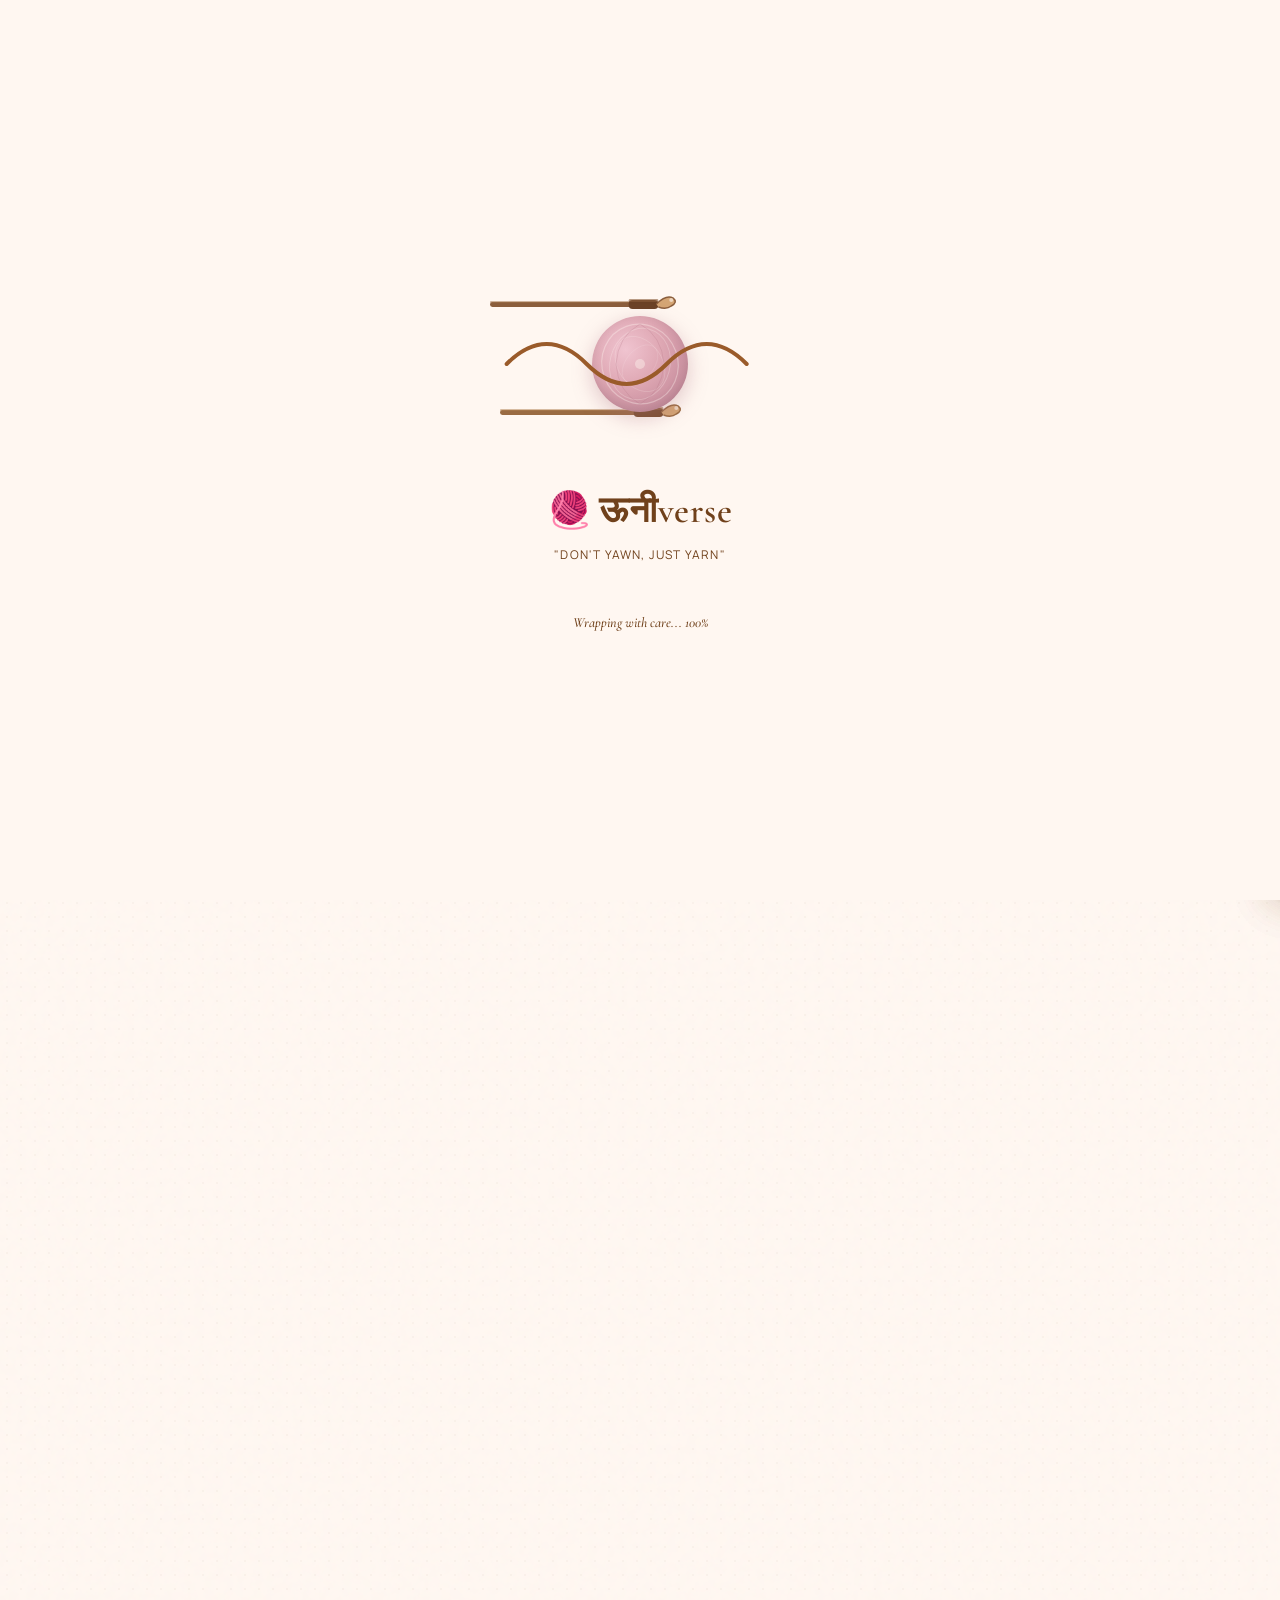
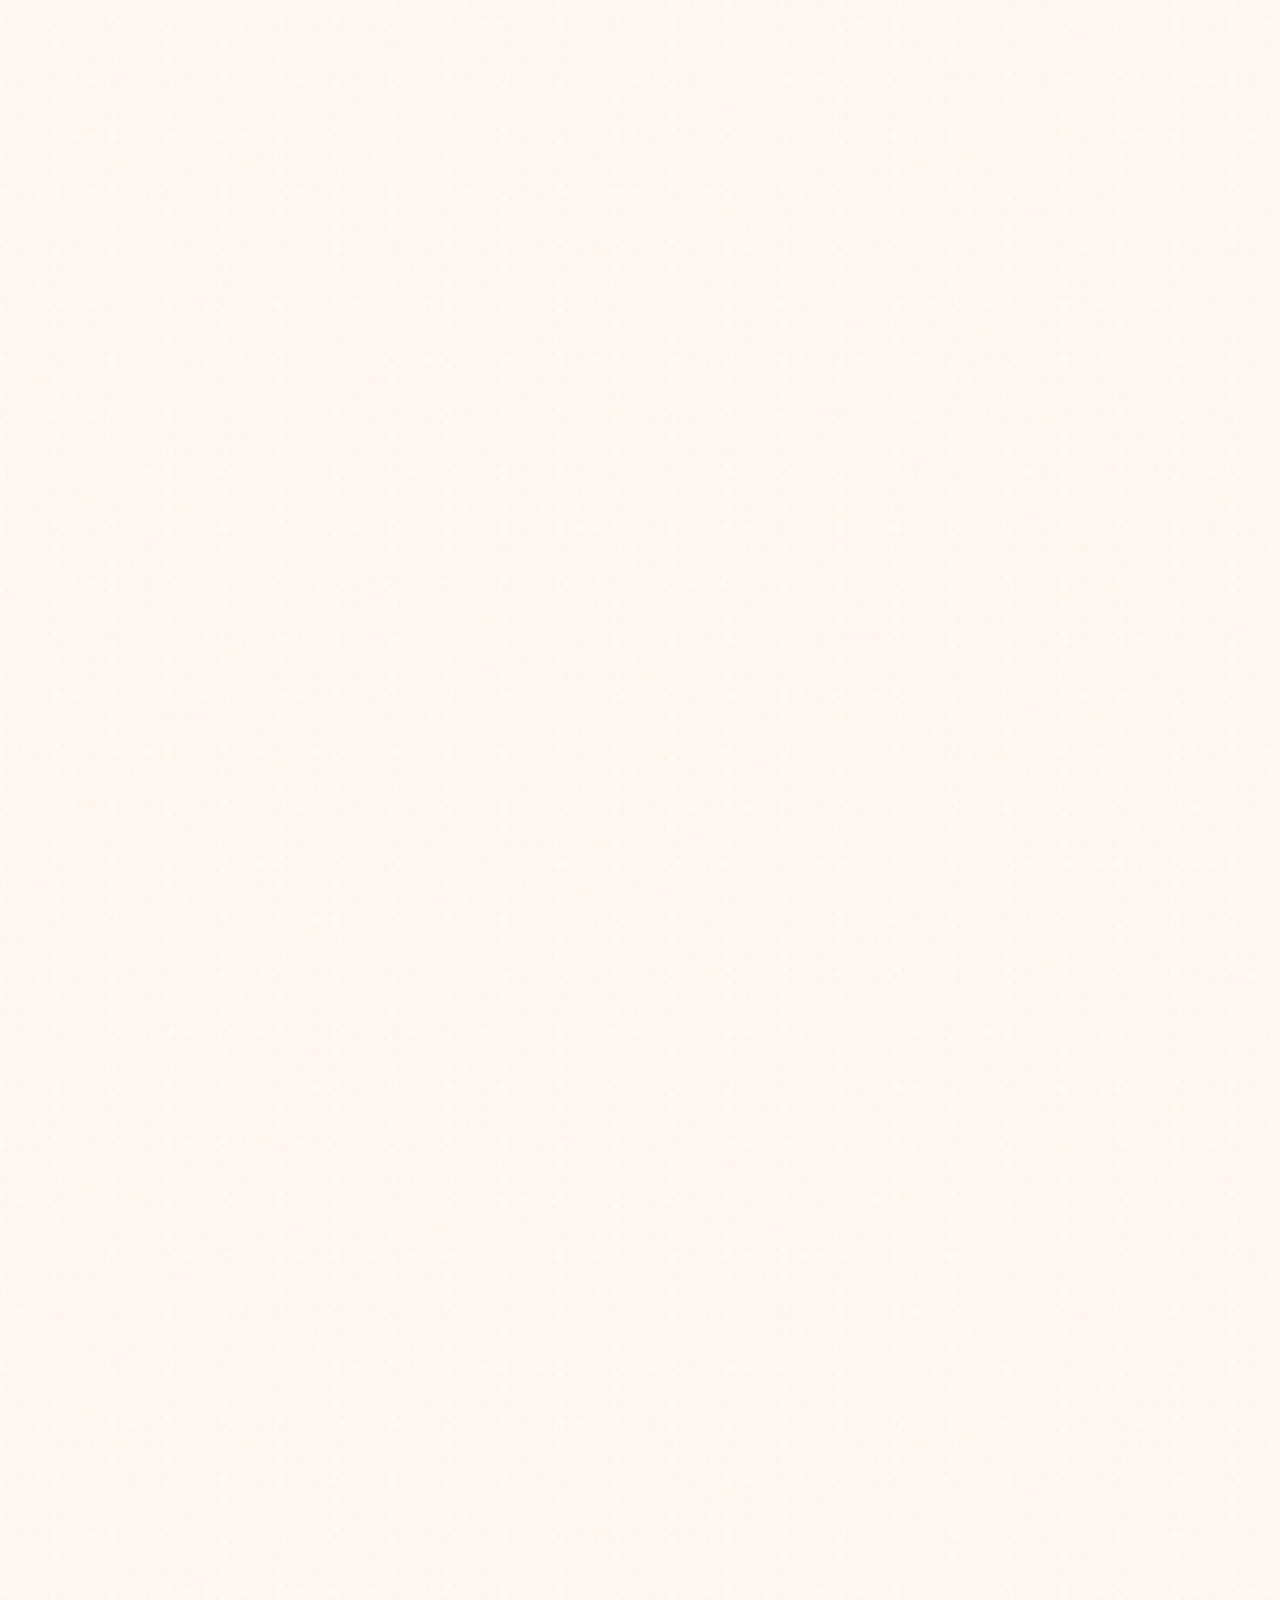
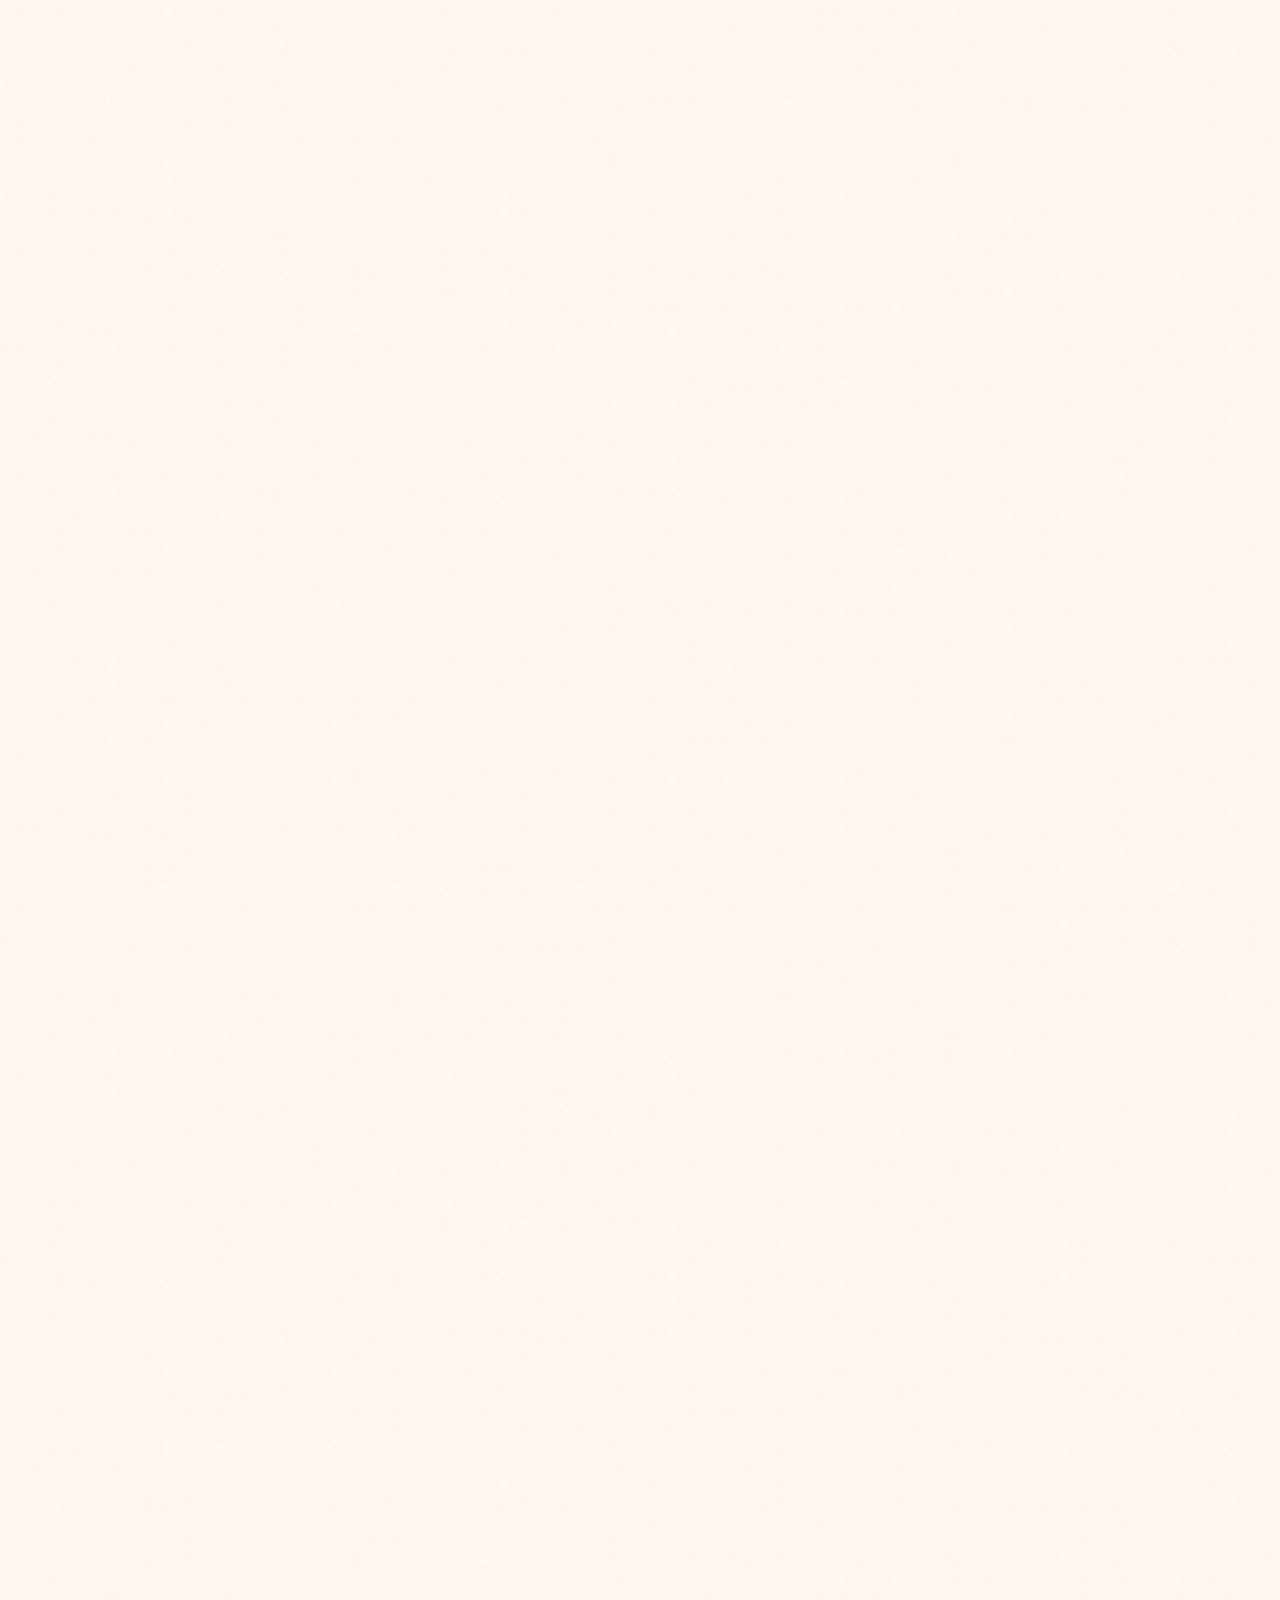
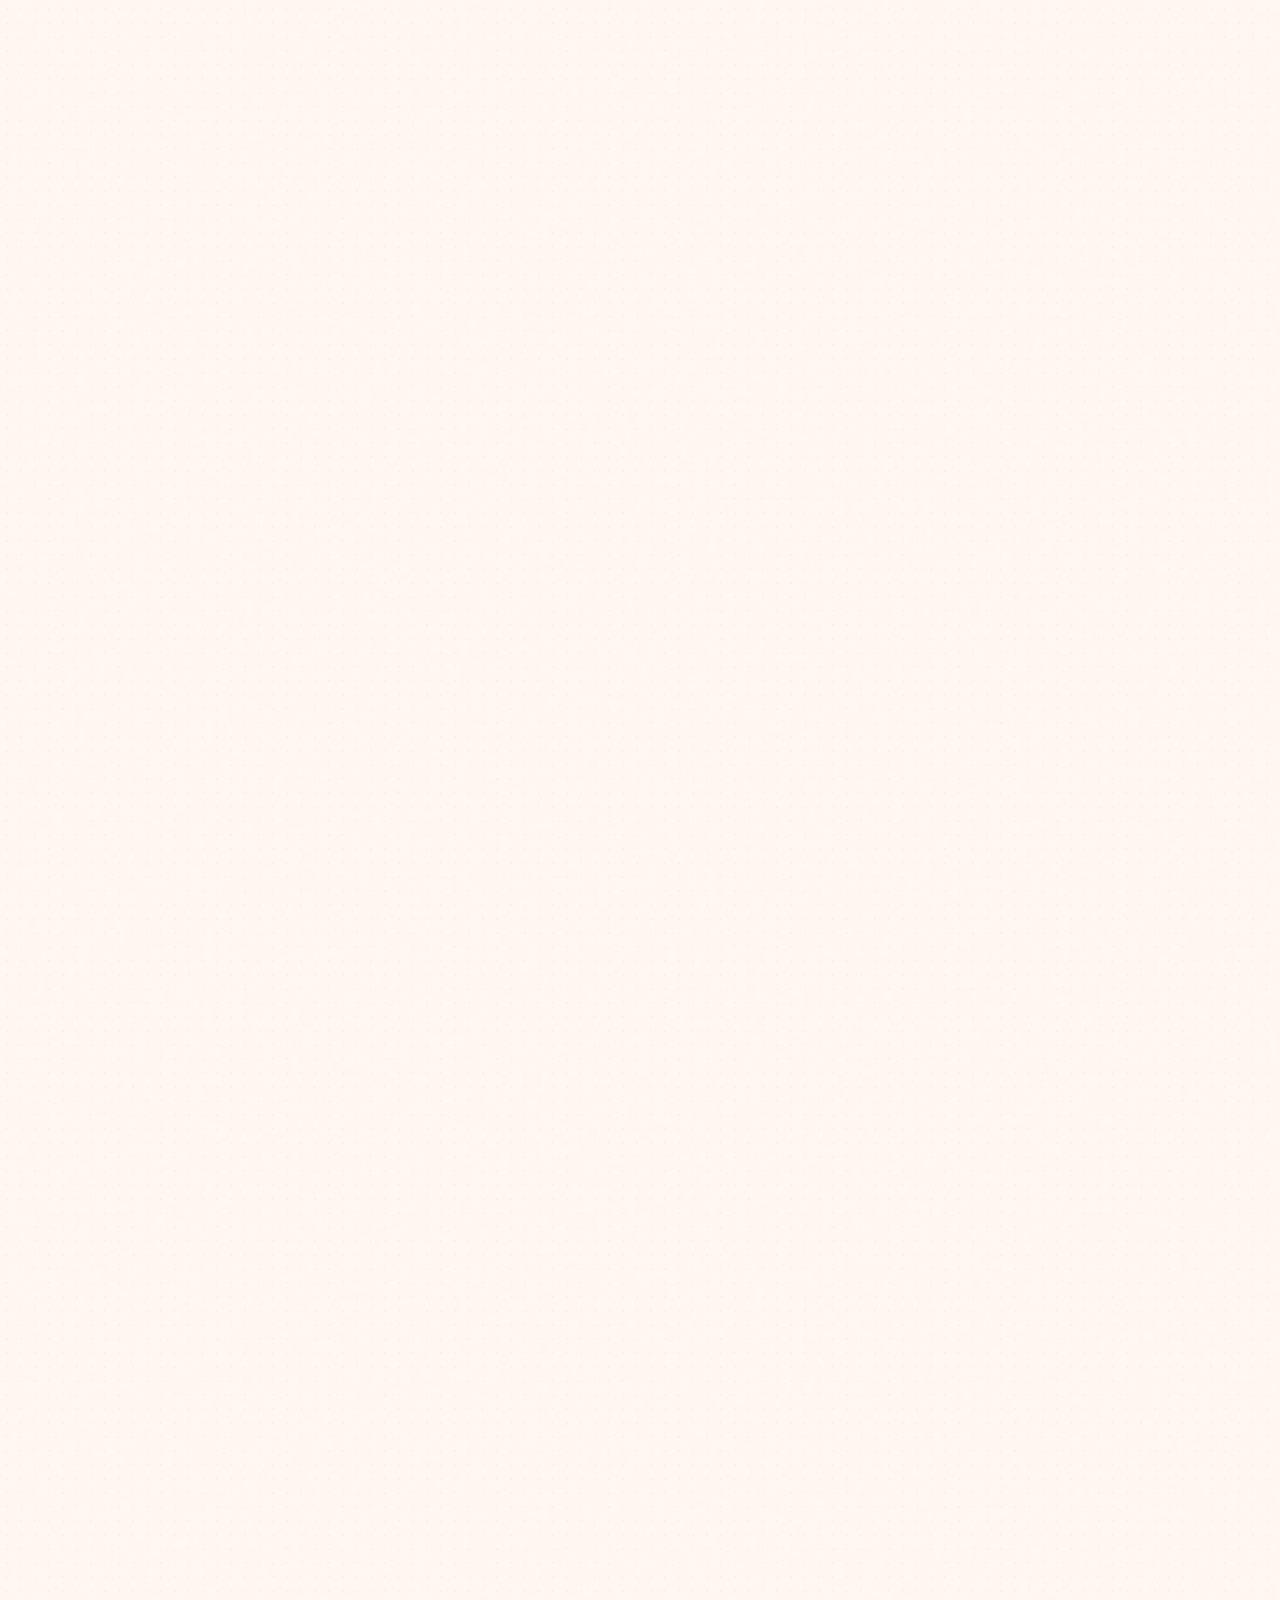
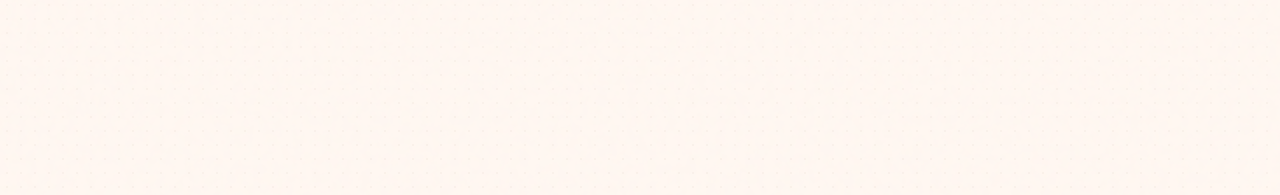
==== commit 07215cdc: "Desgin Changes" ====
--- a/index.html
+++ b/index.html
@@ -60,19 +60,19 @@
   }
   #cart-btn:hover, #wishlist-btn:hover {
     box-shadow: 0 0 10px rgba(223,168,180,0.5), 0 0 25px rgba(223,168,180,0.3), 0 0 50px rgba(223,168,180,0.15);
-    background-color: rgba(244,233,225,0.9);
+    background-color: rgba(247,216,222,0.3);
     transform: scale(1.1);
   }
 
   /* Badge notification pulse */
   @keyframes badge-pulse {
-    0% { transform: scale(1); box-shadow: 0 0 0 0 rgba(223,168,180,0.5); }
+    0% { transform: scale(1); box-shadow: 0 0 0 0 rgba(223,168,180,0.7); }
     50% { transform: scale(1.15); box-shadow: 0 0 0 6px rgba(223,168,180,0); }
     100% { transform: scale(1); box-shadow: 0 0 0 0 rgba(223,168,180,0); }
   }
   @keyframes badge-glow {
-    0%, 100% { box-shadow: 0 0 4px rgba(223,168,180,0.4); }
-    50% { box-shadow: 0 0 12px rgba(223,168,180,0.8), 0 0 20px rgba(223,168,180,0.4); }
+    0%, 100% { box-shadow: 0 0 6px rgba(223,168,180,0.6); }
+    50% { box-shadow: 0 0 15px rgba(223,168,180,0.9), 0 0 25px rgba(223,168,180,0.5); }
   }
   #cart-btn .absolute.-top-1, #wishlist-btn .absolute.-top-1 {
     animation: badge-glow 2s ease-in-out infinite;
@@ -181,7 +181,7 @@
         <div class="flex items-center gap-3.5 md:gap-5">
           <button id="wishlist-btn" class="relative p-2 rounded-full hover:bg-[#F4E9E1] text-[#70411B] hover:text-[#9A5B2A] transition-all duration-300 cursor-pointer" title="View Wishlist"> <span class="absolute -top-1 -right-1 min-w-[16px] h-4 bg-[#DFA8B4] text-white text-[9px] font-bold rounded-full flex items-center justify-center px-1" style="display: none;">0</span> <svg aria-hidden="true" class="w-5 h-5" viewBox="0 0 24 24" fill="none" stroke="currentColor" stroke-width="2"><path d="M19 14c1.5-1.5 2.5-3.5 2.5-5.5A4.5 4.5 0 0 0 12 5.5 4.5 4.5 0 0 0 2.5 8.5c0 2 1 3.5 2.5 5.5L12 22l7-8Z"/></svg>
           </button>
-          <button id="cart-btn" class="relative p-2 rounded-full hover:bg-[#F4E9E1] text-[#70411B] hover:text-[#9A5B2A] transition-all duration-300 cursor-pointer" title="Open Shopping Cart"> <span class="absolute -top-1 -right-1 min-w-[16px] h-4 bg-[#DFA8B4] text-white text-[9px] font-bold rounded-full flex items-center justify-center px-1" style="display: none;">0</span> <svg aria-hidden="true" class="w-5 h-5" viewBox="0 0 24 24" fill="none" stroke="currentColor" stroke-width="2"><path d="M6 2 3 6v14a2 2 0 0 0 2 2h14a2 2 0 0 0 2-2V6l-3-4Z"/><path d="M3 6h18"/><path d="M16 10a4 4 0 0 1-8 0"/></svg>
+          <button id="cart-btn" class="relative p-2 rounded-full hover:bg-[#F4E9E1] text-[#70411B] hover:text-[#9A5B2A] transition-all duration-300 cursor-pointer" title="Open Shopping Cart"> <span class="absolute -top-1 -right-1 min-w-[16px] h-4 text-white text-[9px] font-bold rounded-full flex items-center justify-center px-1" style="background: linear-gradient(135deg, #DFA8B4, #c9899f); box-shadow: 0 2px 8px rgba(223,168,180,0.5); display: none;">0</span> <svg aria-hidden="true" class="w-5 h-5" viewBox="0 0 24 24" fill="none" stroke="currentColor" stroke-width="2"><path d="M6 2 3 6v14a2 2 0 0 0 2 2h14a2 2 0 0 0 2-2V6l-3-4Z"/><path d="M3 6h18"/><path d="M16 10a4 4 0 0 1-8 0"/></svg>
           </button>
           <a href="custom.html" class="hidden md:flex items-center gap-1.5 px-4 py-2 text-xs font-semibold bg-[#FFF7F1] border border-[#70411B]/15 text-[#70411B] rounded-full hover:bg-[#9A5B2A]/20 transition-all duration-300 cursor-pointer">
             <svg class="w-3.5 h-3.5 text-[#DFA8B4]" viewBox="0 0 24 24" fill="none" stroke="currentColor" stroke-width="2"><path d="M18 8a6 6 0 0 1-6 6 6 6 0 0 1-6-6c0-3.3 2.7-6 6-6s6 2.7 6 6Z"/><path d="M12 14v8"/><path d="M8 22h8"/></svg>
@@ -417,7 +417,7 @@
             </div>
           </div>
           <div class="flex justify-center mt-12">
-            <a href="shop.html" class="inline-flex items-center gap-2 px-8 py-3.5 border-2 border-[#70411B]/15 text-[#70411B] text-sm font-bold tracking-wider rounded-xl hover:bg-[#F4E9E1] transition-all">View All Products <svg class="w-4 h-4" viewBox="0 0 24 24" fill="none" stroke="currentColor" stroke-width="2.5"><path d="M5 12h14"/><path d="m12 5 7 7-7 7"/></svg></a>
+            <a href="shop.html" style="background: linear-gradient(to right, #DFA8B4, #c9899f); box-shadow: 0 4px 15px rgba(223,168,180,0.3); color: #fff;" onmouseover="this.style.background='linear-gradient(to right, #c9899f, #DFA8B4)'; this.style.boxShadow='0 8px 25px rgba(223,168,180,0.5)'; this.style.transform='translateY(-2px)'" onmouseout="this.style.background='linear-gradient(to right, #DFA8B4, #c9899f)'; this.style.boxShadow='0 4px 15px rgba(223,168,180,0.3)'; this.style.transform='translateY(0)'" class="inline-flex items-center gap-2 px-8 py-3.5 text-sm font-bold tracking-wider rounded-xl transition-all duration-300 cursor-pointer">View All Products <svg class="w-4 h-4" viewBox="0 0 24 24" fill="none" stroke="currentColor" stroke-width="2.5"><path d="M5 12h14"/><path d="m12 5 7 7-7 7"/></svg></a>
           </div>
         </div>
       </section>
@@ -725,7 +725,7 @@
             </div>
           </div>
           <div class="flex justify-center mt-14">
-            <a href="shop.html" class="inline-flex items-center gap-2 px-8 py-3.5 bg-[#70411B] text-white text-sm font-bold tracking-wider rounded-xl hover:bg-[#9A5B2A] transition-all shadow-md">Discover All Products <svg class="w-4 h-4" viewBox="0 0 24 24" fill="none" stroke="currentColor" stroke-width="2.5"><path d="M5 12h14"/><path d="m12 5 7 7-7 7"/></svg></a>
+            <a href="shop.html" style="background: linear-gradient(to right, #DFA8B4, #c9899f); box-shadow: 0 4px 15px rgba(223,168,180,0.3); color: #fff;" onmouseover="this.style.background='linear-gradient(to right, #c9899f, #DFA8B4)'; this.style.boxShadow='0 8px 25px rgba(223,168,180,0.5)'; this.style.transform='translateY(-2px)'" onmouseout="this.style.background='linear-gradient(to right, #DFA8B4, #c9899f)'; this.style.boxShadow='0 4px 15px rgba(223,168,180,0.3)'; this.style.transform='translateY(0)'" class="inline-flex items-center gap-2 px-8 py-3.5 text-sm font-bold tracking-wider rounded-xl transition-all duration-300 cursor-pointer">Discover All Products <svg class="w-4 h-4" viewBox="0 0 24 24" fill="none" stroke="currentColor" stroke-width="2.5"><path d="M5 12h14"/><path d="m12 5 7 7-7 7"/></svg></a>
           </div>
         </div>
       </section>
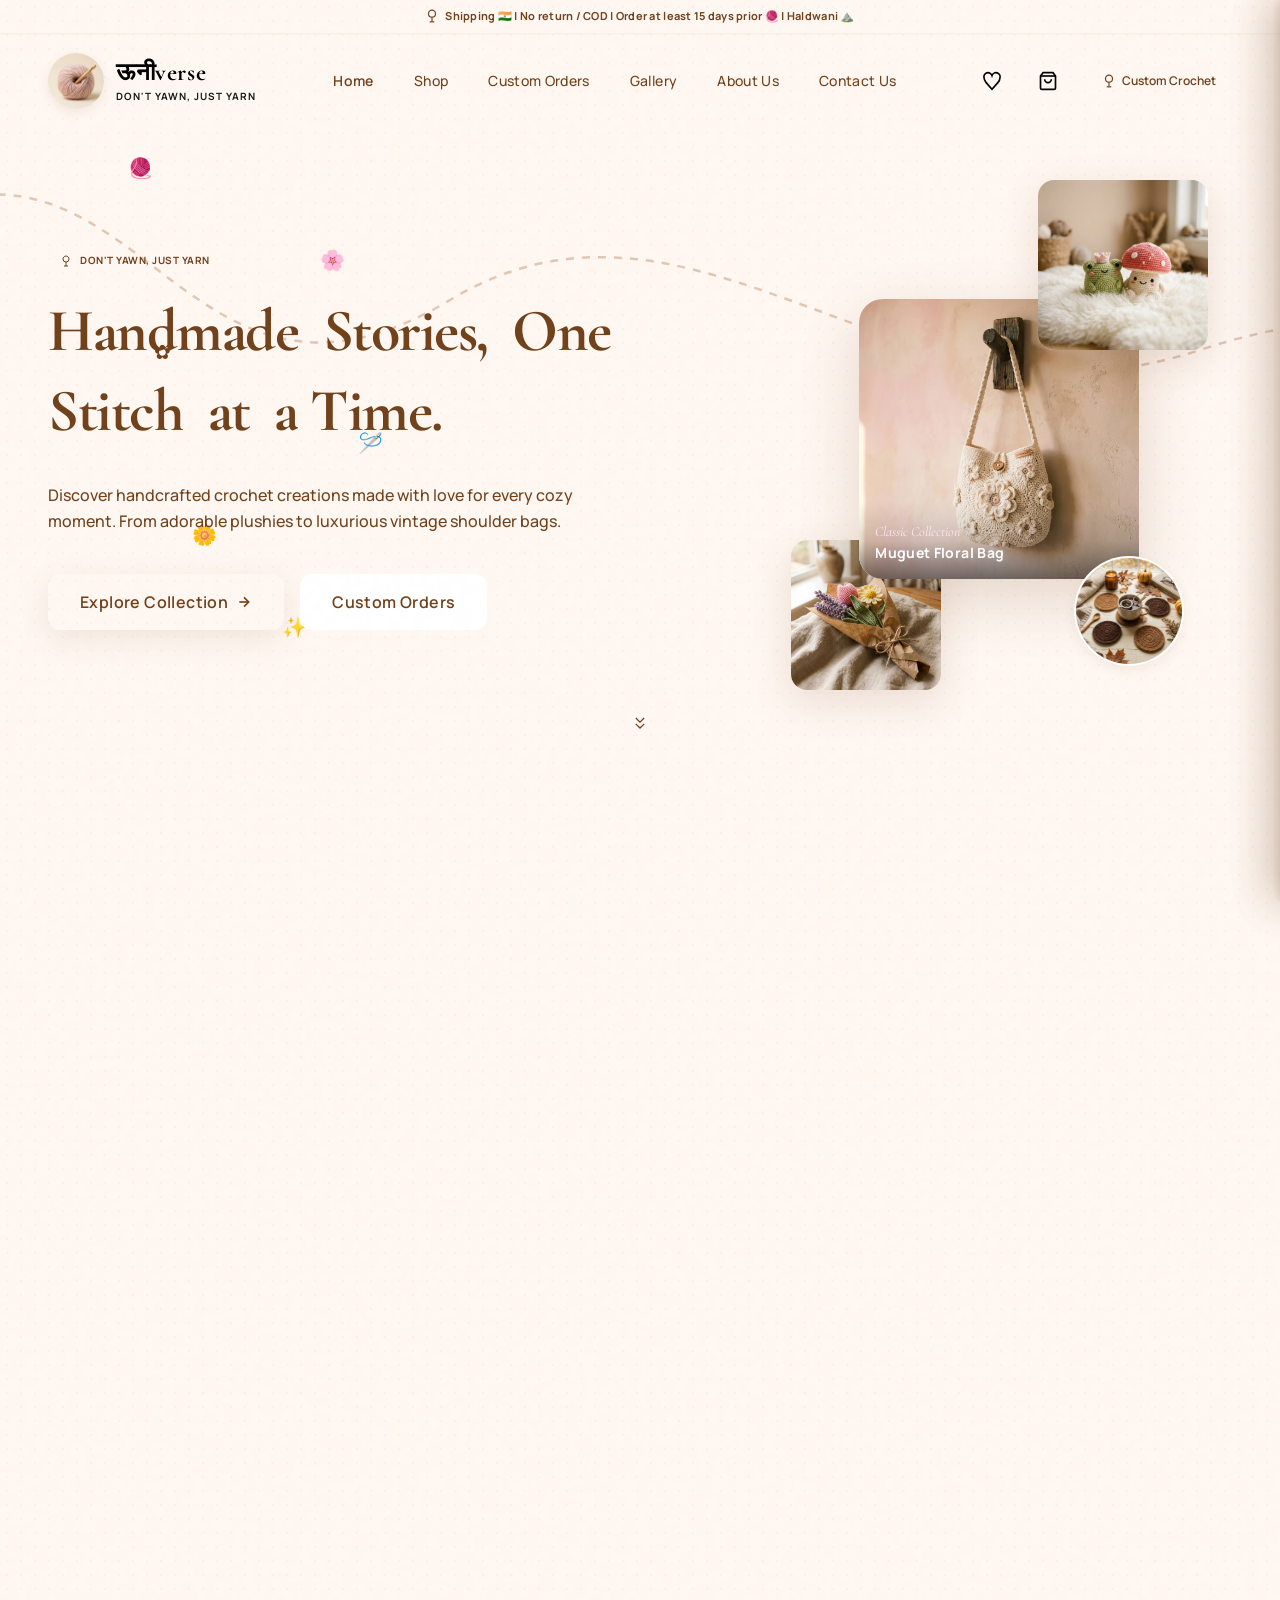
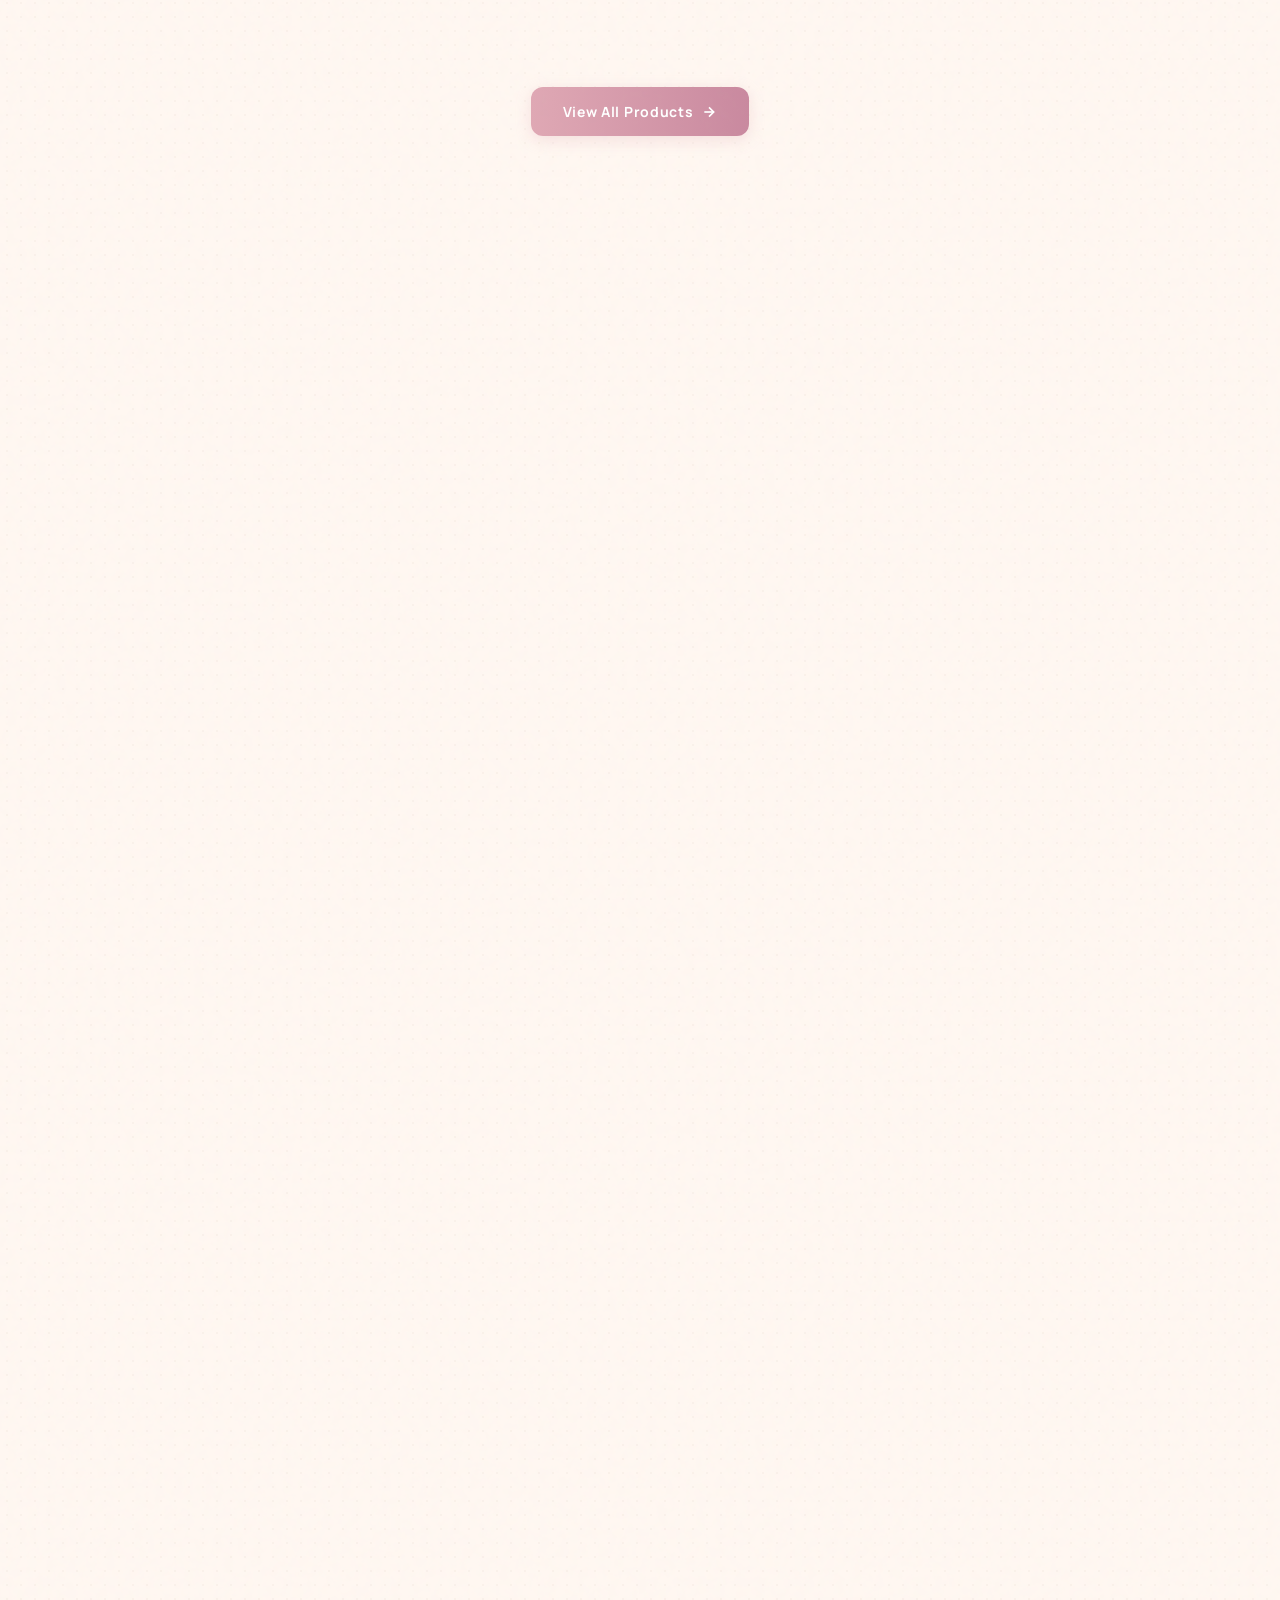
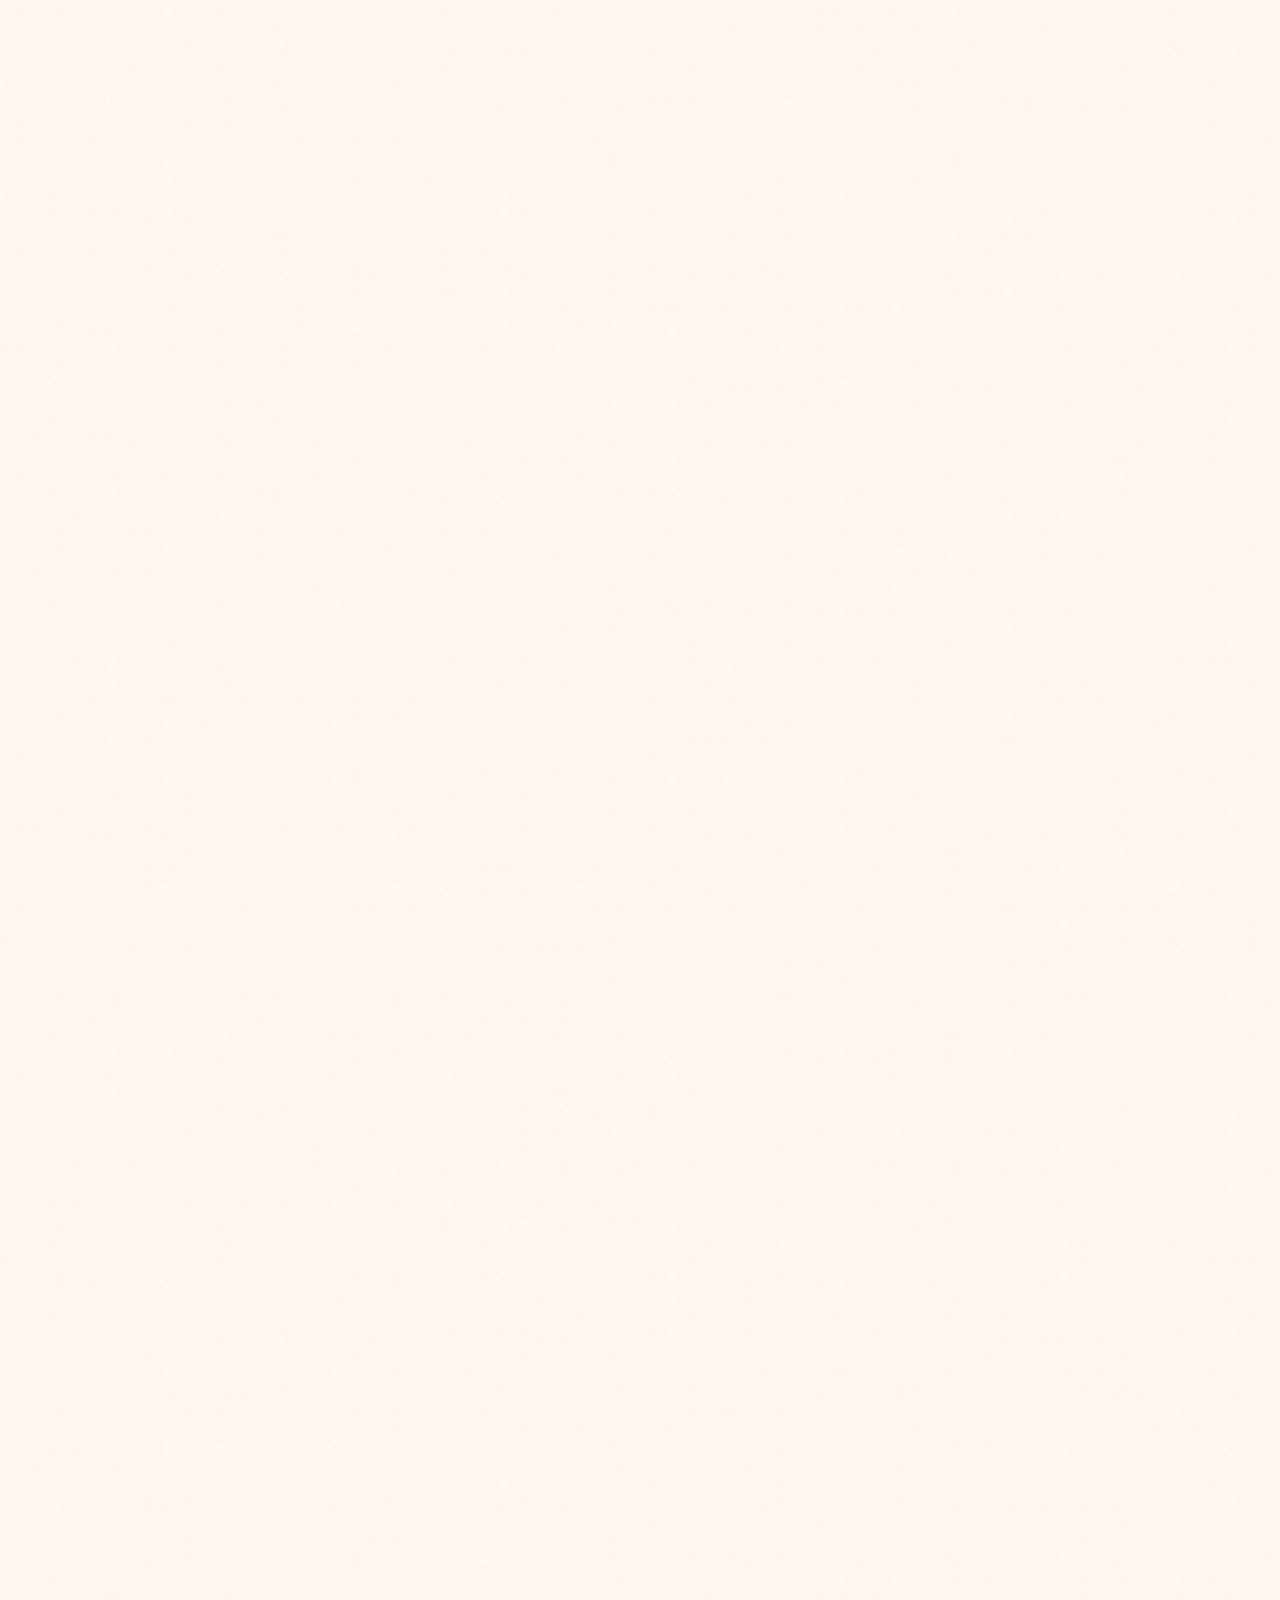
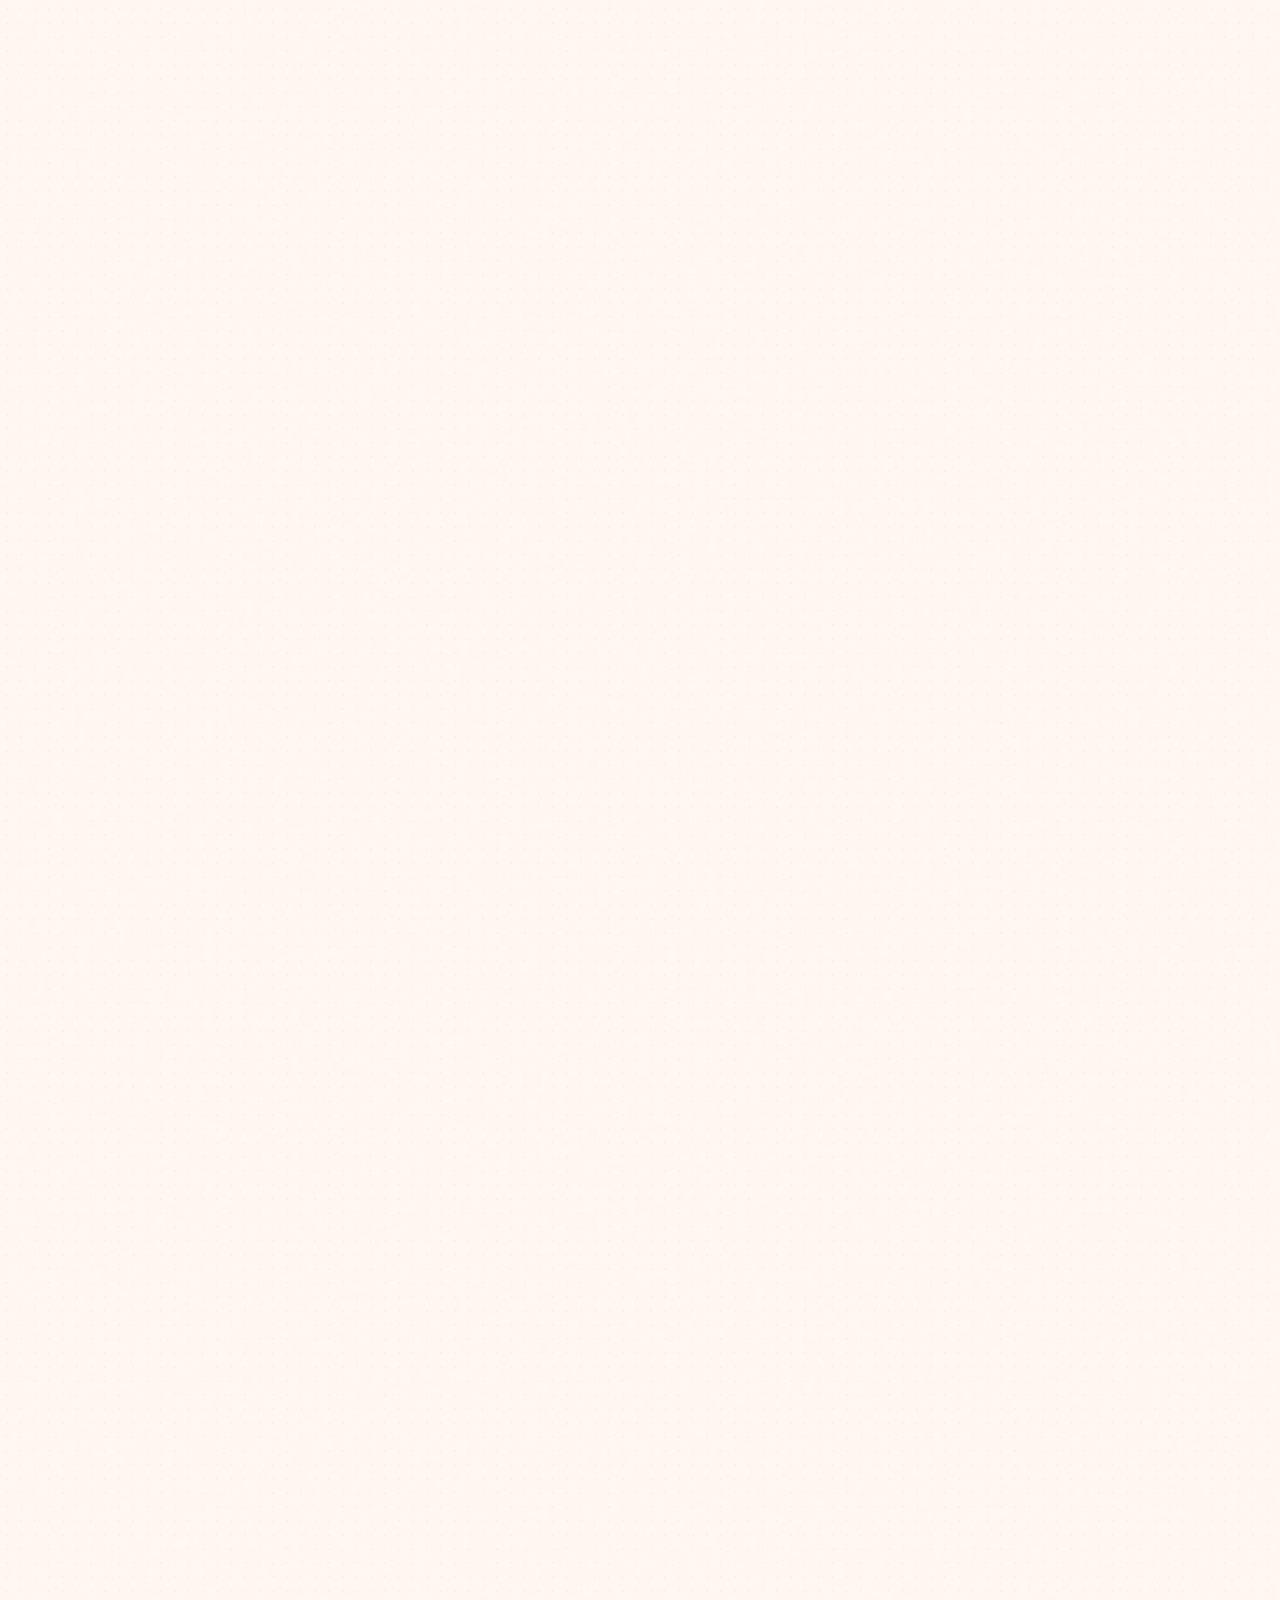
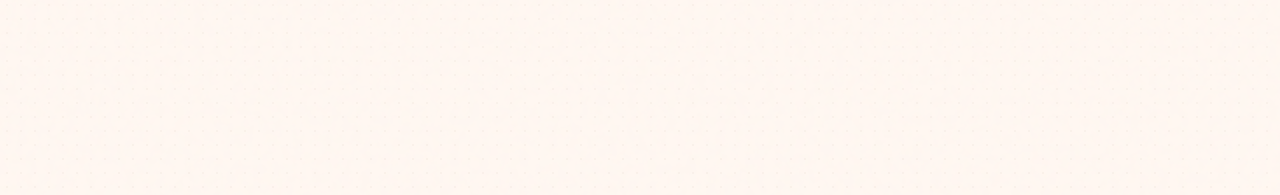
==== commit 778b65f0: "deploying changes" ====
--- a/index.html
+++ b/index.html
@@ -518,7 +518,7 @@
                     <svg class="w-5 h-5" viewBox="0 0 24 24" fill="none" stroke="currentColor" stroke-width="2"><path d="M6 2 3 6v14a2 2 0 0 0 2 2h14a2 2 0 0 0 2-2V6l-3-4Z"/><path d="M3 6h18"/><path d="M16 10a4 4 0 0 1-8 0"/></svg>
                   </button>
                 </div>
-              </div>
+              </div>
               <div class="p-5 flex flex-col items-start flex-grow">
                 <span class="text-[10px] font-sans font-bold tracking-[0.15em] text-[#DFA8B4] uppercase mb-1.5">Accessories</span>
                 <h3 class="font-serif text-lg font-semibold text-[#70411B] mb-1.5">Crochet Beanie Hat</h3>
@@ -542,7 +542,7 @@
                     <svg class="w-5 h-5" viewBox="0 0 24 24" fill="none" stroke="currentColor" stroke-width="2"><path d="M6 2 3 6v14a2 2 0 0 0 2 2h14a2 2 0 0 0 2-2V6l-3-4Z"/><path d="M3 6h18"/><path d="M16 10a4 4 0 0 1-8 0"/></svg>
                   </button>
                 </div>
-              </div>
+              </div>
               <div class="p-5 flex flex-col items-start flex-grow">
                 <span class="text-[10px] font-sans font-bold tracking-[0.15em] text-[#DFA8B4] uppercase mb-1.5">Home Decor</span>
                 <h3 class="font-serif text-lg font-semibold text-[#70411B] mb-1.5">Granny Square Blanket</h3>
@@ -590,7 +590,7 @@
                     <svg class="w-5 h-5" viewBox="0 0 24 24" fill="none" stroke="currentColor" stroke-width="2"><path d="M6 2 3 6v14a2 2 0 0 0 2 2h14a2 2 0 0 0 2-2V6l-3-4Z"/><path d="M3 6h18"/><path d="M16 10a4 4 0 0 1-8 0"/></svg>
                   </button>
                 </div>
-              </div>
+              </div>
               <div class="p-5 flex flex-col items-start flex-grow">
                 <span class="text-[10px] font-sans font-bold tracking-[0.15em] text-[#DFA8B4] uppercase mb-1.5">Baby</span>
                 <h3 class="font-serif text-lg font-semibold text-[#70411B] mb-1.5">Baby Booties Set</h3>
@@ -614,7 +614,7 @@
                     <svg class="w-5 h-5" viewBox="0 0 24 24" fill="none" stroke="currentColor" stroke-width="2"><path d="M6 2 3 6v14a2 2 0 0 0 2 2h14a2 2 0 0 0 2-2V6l-3-4Z"/><path d="M3 6h18"/><path d="M16 10a4 4 0 0 1-8 0"/></svg>
                   </button>
                 </div>
-              </div>
+              </div>
               <div class="p-5 flex flex-col items-start flex-grow">
                 <span class="text-[10px] font-sans font-bold tracking-[0.15em] text-[#DFA8B4] uppercase mb-1.5">Home Decor</span>
                 <h3 class="font-serif text-lg font-semibold text-[#70411B] mb-1.5">Wine Glass Cozy Set</h3>
@@ -638,7 +638,7 @@
                     <svg class="w-5 h-5" viewBox="0 0 24 24" fill="none" stroke="currentColor" stroke-width="2"><path d="M6 2 3 6v14a2 2 0 0 0 2 2h14a2 2 0 0 0 2-2V6l-3-4Z"/><path d="M3 6h18"/><path d="M16 10a4 4 0 0 1-8 0"/></svg>
                   </button>
                 </div>
-              </div>
+              </div>
               <div class="p-5 flex flex-col items-start flex-grow">
                 <span class="text-[10px] font-sans font-bold tracking-[0.15em] text-[#DFA8B4] uppercase mb-1.5">Wall Decor</span>
                 <h3 class="font-serif text-lg font-semibold text-[#70411B] mb-1.5">Crochet Dreamcatcher</h3>
@@ -662,7 +662,7 @@
                     <svg class="w-5 h-5" viewBox="0 0 24 24" fill="none" stroke="currentColor" stroke-width="2"><path d="M6 2 3 6v14a2 2 0 0 0 2 2h14a2 2 0 0 0 2-2V6l-3-4Z"/><path d="M3 6h18"/><path d="M16 10a4 4 0 0 1-8 0"/></svg>
                   </button>
                 </div>
-              </div>
+              </div>
               <div class="p-5 flex flex-col items-start flex-grow">
                 <span class="text-[10px] font-sans font-bold tracking-[0.15em] text-[#DFA8B4] uppercase mb-1.5">Bags</span>
                 <h3 class="font-serif text-lg font-semibold text-[#70411B] mb-1.5">Crochet Tote Bag</h3>
@@ -686,7 +686,7 @@
                     <svg class="w-5 h-5" viewBox="0 0 24 24" fill="none" stroke="currentColor" stroke-width="2"><path d="M6 2 3 6v14a2 2 0 0 0 2 2h14a2 2 0 0 0 2-2V6l-3-4Z"/><path d="M3 6h18"/><path d="M16 10a4 4 0 0 1-8 0"/></svg>
                   </button>
                 </div>
-              </div>
+              </div>
               <div class="p-5 flex flex-col items-start flex-grow">
                 <span class="text-[10px] font-sans font-bold tracking-[0.15em] text-[#DFA8B4] uppercase mb-1.5">Home Decor</span>
                 <h3 class="font-serif text-lg font-semibold text-[#70411B] mb-1.5">Crochet Coaster Set</h3>
@@ -711,7 +711,7 @@
                     <svg class="w-5 h-5" viewBox="0 0 24 24" fill="none" stroke="currentColor" stroke-width="2"><path d="M6 2 3 6v14a2 2 0 0 0 2 2h14a2 2 0 0 0 2-2V6l-3-4Z"/><path d="M3 6h18"/><path d="M16 10a4 4 0 0 1-8 0"/></svg>
                   </button>
                 </div>
-              </div>
+              </div>
               <div class="p-5 flex flex-col items-start flex-grow">
                 <span class="text-[10px] font-sans font-bold tracking-[0.15em] text-[#DFA8B4] uppercase mb-1.5">Plushies</span>
                 <h3 class="font-serif text-lg font-semibold text-[#70411B] mb-1.5">Amigurumi Bear Plushie</h3>
--- a/css/style.css
+++ b/css/style.css
@@ -1,5 +1,5 @@
-@import url('https://fonts.googleapis.com/css2?family=Cormorant+Garamond:ital,wght@0,300;0,400;0,500;0,600;0,700;1,400&family=DM+Sans:wght@400;500;700&family=Manrope:wght@300;400;500;600;700&display=swap');
-@import url('variables.css');
-@import url('components.css');
-@import url('animations.css');
-@import url('responsive.css');
+@import url('https://fonts.googleapis.com/css2?family=Cormorant+Garamond:ital,wght@0,300;0,400;0,500;0,600;0,700;1,400&family=DM+Sans:wght@400;500;700&family=Manrope:wght@300;400;500;600;700&display=swap');
+@import url('variables.css');
+@import url('components.css');
+@import url('animations.css');
+@import url('responsive.css');
